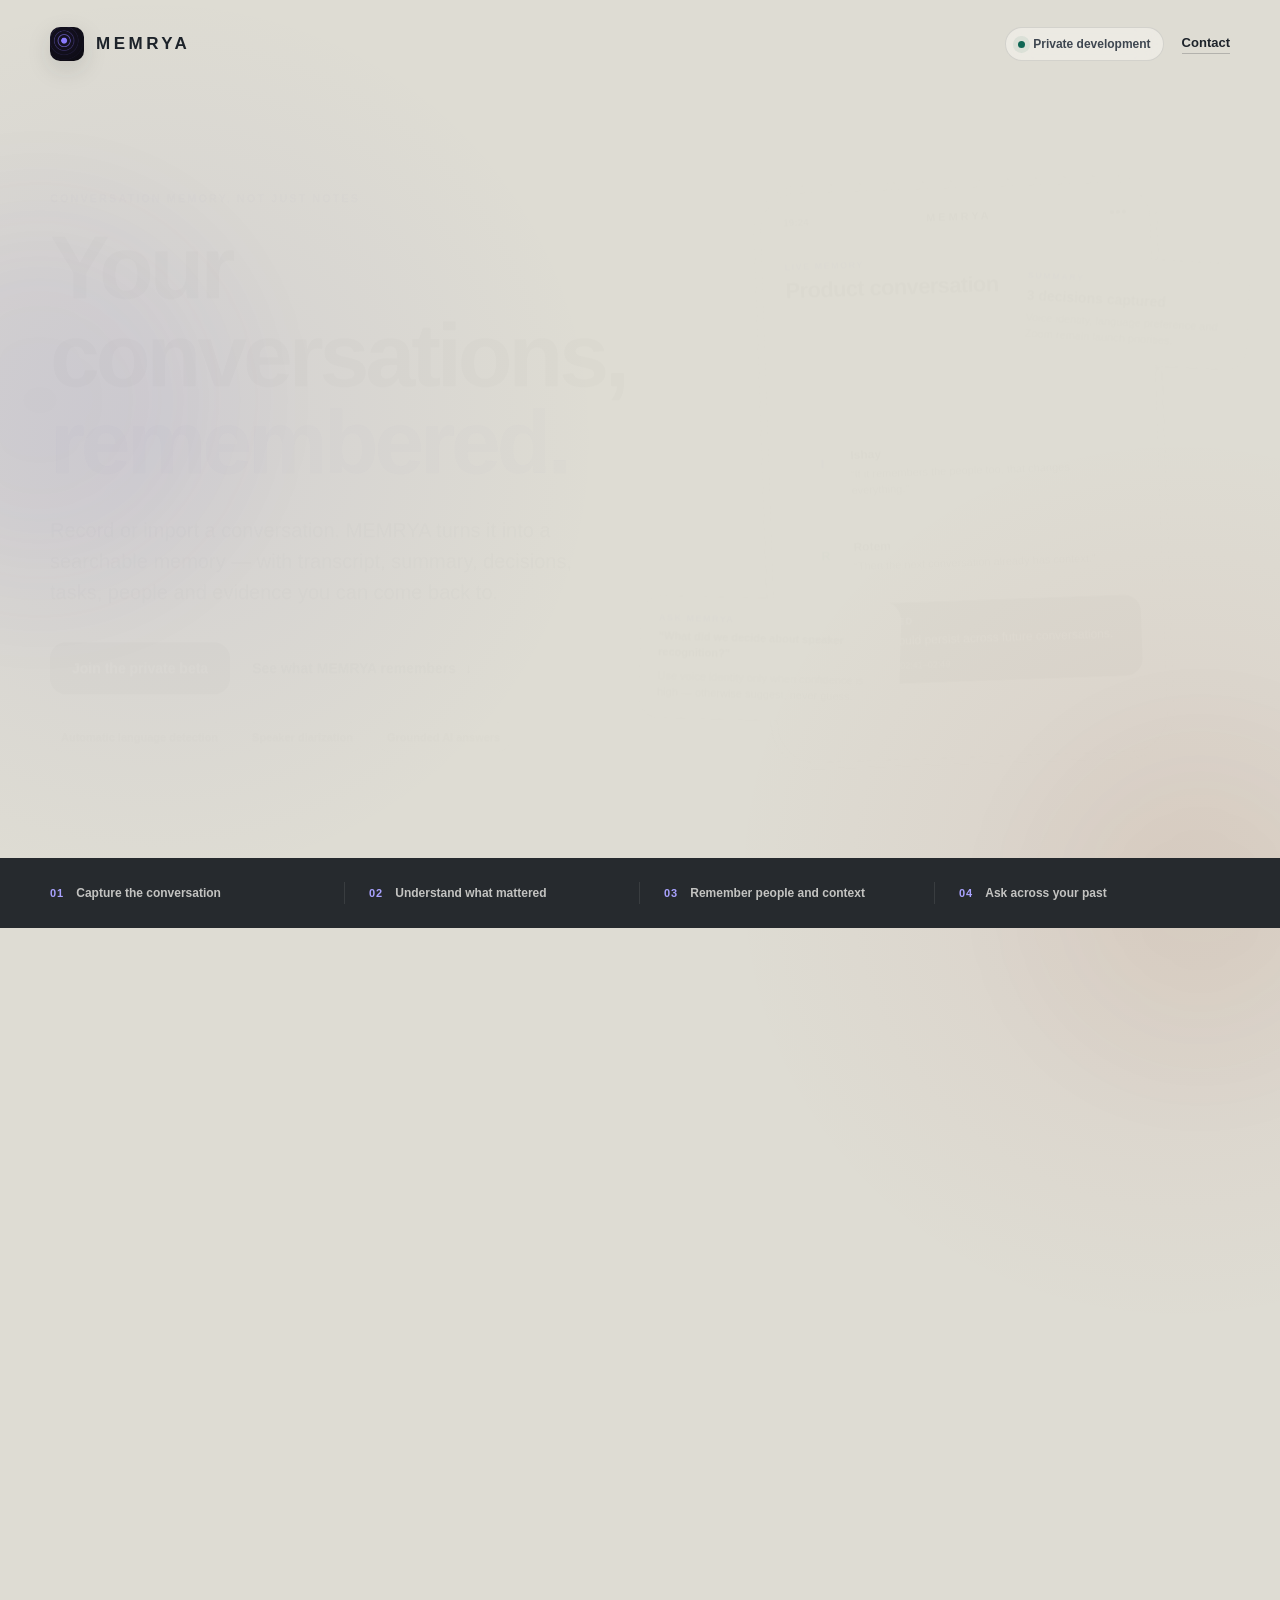
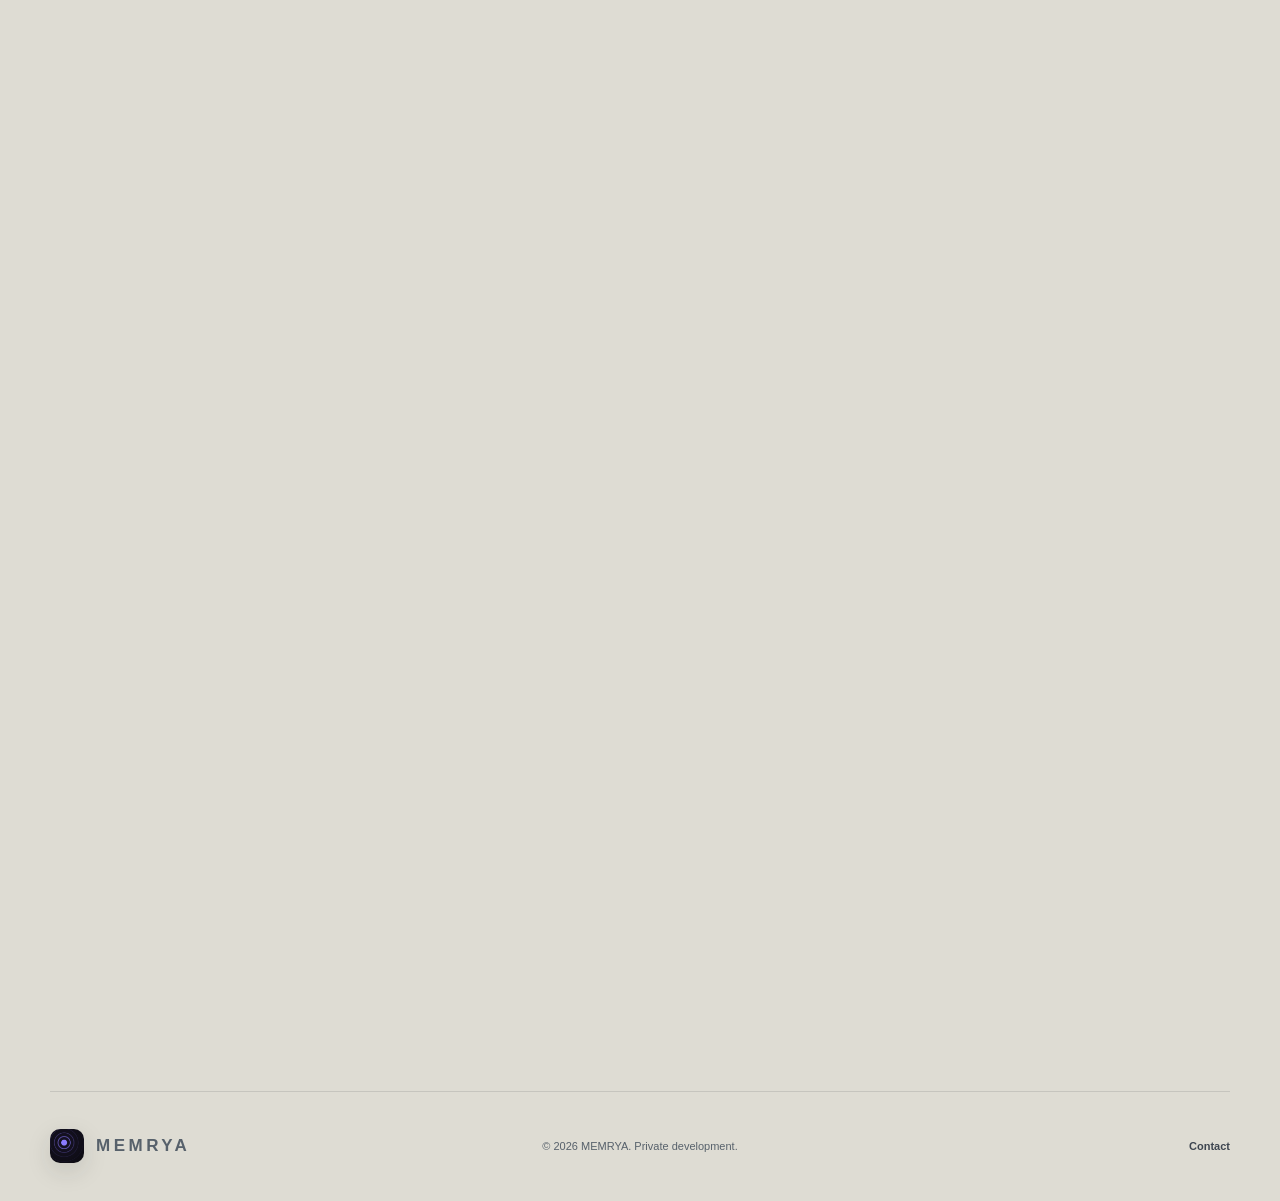
==== index.html @ 83d041d5 "Launch MEMRYA landing page" ====
<!doctype html>
<html lang="en">
<head>
  <meta charset="utf-8" />
  <meta name="viewport" content="width=device-width,initial-scale=1" />
  <meta name="theme-color" content="#DEDCD3" />
  <meta name="description" content="MEMRYA is an AI-powered conversation memory app that helps you record, understand, remember, and revisit what matters." />
  <meta name="referrer" content="no-referrer" />
  <meta http-equiv="Content-Security-Policy" content="default-src 'self'; img-src 'self'; style-src 'self'; script-src 'self'; font-src 'self'; connect-src 'none'; object-src 'none'; base-uri 'none'; form-action 'none'; frame-src 'none'; upgrade-insecure-requests" />
  <meta name="robots" content="index,follow,max-image-preview:large" />
  <title>MEMRYA — Your conversations, remembered.</title>
  <link rel="icon" href="./assets/icon.png" />
  <link rel="stylesheet" href="./styles.css" />
</head>
<body>
  <div class="page-glow page-glow-a"></div>
  <div class="page-glow page-glow-b"></div>

  <header class="nav shell">
    <a class="brand" href="#top" aria-label="MEMRYA home">
      <img src="./assets/icon.png" alt="" />
      <span>MEMRYA</span>
    </a>
    <div class="nav-actions">
      <span class="status-pill"><i></i> Private development</span>
      <a class="ghost-link" href="mailto:dev@memrya.co">Contact</a>
    </div>
  </header>

  <main id="top">
    <section class="hero shell">
      <div class="hero-copy reveal">
        <span class="eyebrow">CONVERSATION MEMORY, NOT JUST NOTES</span>
        <h1>Your conversations,<br><em>remembered.</em></h1>
        <p class="lede">
          Record or import a conversation. MEMRYA turns it into a searchable memory —
          with transcript, summary, decisions, tasks, people and evidence you can come back to.
        </p>
        <div class="hero-actions">
          <a class="primary-btn" href="mailto:dev@memrya.co?subject=MEMRYA%20private%20beta">Join the private beta</a>
          <a class="text-link" href="#inside">See what MEMRYA remembers <span>↓</span></a>
        </div>
        <div class="micro-proof">
          <span>Automatic language detection</span>
          <span>Speaker diarization</span>
          <span>Grounded AI answers</span>
        </div>
      </div>

      <div class="hero-stage reveal" aria-label="MEMRYA product preview">
        <div class="orb orb-one"></div>
        <div class="orb orb-two"></div>

        <div class="phone">
          <div class="phone-top">
            <span>19:24</span>
            <span class="phone-brand">MEMRYA</span>
            <span>●●●</span>
          </div>

          <div class="recording-head">
            <div>
              <span class="tiny-label">LIVE MEMORY</span>
              <h3>Product conversation</h3>
            </div>
            <span class="record-dot"><i></i> Recording</span>
          </div>

          <div class="wave" aria-hidden="true">
            <span style="--h:28%"></span><span style="--h:52%"></span><span style="--h:84%"></span>
            <span style="--h:46%"></span><span style="--h:74%"></span><span style="--h:36%"></span>
            <span style="--h:92%"></span><span style="--h:58%"></span><span style="--h:42%"></span>
            <span style="--h:70%"></span><span style="--h:32%"></span><span style="--h:64%"></span>
            <span style="--h:88%"></span><span style="--h:54%"></span><span style="--h:38%"></span>
            <span style="--h:77%"></span><span style="--h:48%"></span><span style="--h:68%"></span>
          </div>

          <div class="speaker-list">
            <div class="speaker-row">
              <div class="speaker-avatar violet">I</div>
              <div>
                <strong>Ishay</strong>
                <p>“If it remembers the people too, that changes everything.”</p>
              </div>
            </div>
            <div class="speaker-row">
              <div class="speaker-avatar teal">R</div>
              <div>
                <strong>Rotem</strong>
                <p>“Then the next conversation already has context.”</p>
              </div>
            </div>
          </div>

          <div class="memory-strip">
            <span class="memory-label">MEMRYA NOTICED</span>
            <p>Voice identity should persist across future conversations.</p>
            <div class="evidence"><span></span> Evidence linked to 02:41–02:49</div>
          </div>
        </div>

        <div class="float-card summary-card">
          <span class="card-kicker">SUMMARY</span>
          <strong>3 decisions captured</strong>
          <p>Voice identity, language preference and Zoom remain launch priorities.</p>
        </div>

        <div class="float-card ask-card">
          <span class="card-kicker">ASK MEMRYA</span>
          <p class="question">“What did we decide about speaker recognition?”</p>
          <p class="answer">Use voice identity only when confidence is high — otherwise suggest, never guess.</p>
        </div>
      </div>
    </section>

    <section class="metric-band">
      <div class="shell metric-grid">
        <div><strong>01</strong><span>Capture the conversation</span></div>
        <div><strong>02</strong><span>Understand what mattered</span></div>
        <div><strong>03</strong><span>Remember people and context</span></div>
        <div><strong>04</strong><span>Ask across your past</span></div>
      </div>
    </section>

    <section class="inside shell" id="inside">
      <div class="section-head reveal">
        <span class="eyebrow">WHAT LIVES INSIDE A MEMORY</span>
        <h2>Not a transcript dump.<br>A conversation you can use later.</h2>
      </div>

      <div class="feature-grid">
        <article class="feature feature-large reveal">
          <div class="feature-number">01</div>
          <div class="feature-copy">
            <h3>Know who said what.</h3>
            <p>Speaker diarization separates voices. MEMRYA can connect names from context, while on-device voice identity is being evaluated for trusted cross-conversation recognition.</p>
          </div>
          <div class="speaker-constellation">
            <div class="person person-a"><b>I</b><span>Ishay</span></div>
            <div class="person person-b"><b>R</b><span>Rotem</span></div>
            <div class="person person-c"><b>?</b><span>Speaker 3</span></div>
            <svg viewBox="0 0 420 190" preserveAspectRatio="none" aria-hidden="true">
              <path d="M70 90 C150 10, 250 10, 350 90" />
              <path d="M70 90 C160 180, 260 180, 350 90" />
            </svg>
          </div>
        </article>

        <article class="feature reveal">
          <div class="feature-number">02</div>
          <h3>Answers with receipts.</h3>
          <p>Summaries, decisions and Ask responses are tied back to the transcript so you can inspect the source instead of trusting a black box.</p>
          <div class="citation-demo">
            <span>Decision</span>
            <strong>Ship Zoom after voice identity QA.</strong>
            <small>↗ 12:08 · supporting evidence</small>
          </div>
        </article>

        <article class="feature reveal">
          <div class="feature-number">03</div>
          <h3>Memory compounds.</h3>
          <p>People, commitments, open questions and important moments become more useful as your conversation history grows.</p>
          <div class="memory-stack">
            <div>People <b>12</b></div>
            <div>Open loops <b>7</b></div>
            <div>Kept memories <b>34</b></div>
          </div>
        </article>
      </div>
    </section>

    <section class="modes shell">
      <div class="modes-card reveal">
        <div class="modes-copy">
          <span class="eyebrow light">MADE FOR REAL CONVERSATIONS</span>
          <h2>Meetings are only one kind of memory.</h2>
          <p>Use MEMRYA for work calls, family stories, ideas on the move, appointments, interviews, study sessions and anything else you do not want to lose.</p>
          <div class="chip-row">
            <span>Meetings</span><span>Ideas</span><span>Personal</span><span>Imported audio</span><span>Quick Memory</span>
          </div>
        </div>
        <div class="modes-visual">
          <img src="./assets/evening.png" alt="" />
          <div class="glass-note">
            <span>REMEMBER THIS</span>
            <p>Dad said he worked at the port when he was 19.</p>
            <small>Saved directly by you</small>
          </div>
        </div>
      </div>
    </section>

    <section class="trust shell reveal">
      <div>
        <span class="eyebrow">BUILT WITH TRUST IN MIND</span>
        <h2>Your memory should feel like yours.</h2>
      </div>
      <div class="trust-list">
        <div><span>01</span><p>You decide when recording starts.</p></div>
        <div><span>02</span><p>Evidence stays connected to the original conversation.</p></div>
        <div><span>03</span><p>Voice identity is designed to run on-device and requires explicit enrollment.</p></div>
      </div>
    </section>

    <section class="cta shell reveal">
      <div class="cta-inner">
        <img src="./assets/icon.png" alt="" />
        <span class="eyebrow">PRIVATE DEVELOPMENT</span>
        <h2>MEMRYA is being built now.</h2>
        <p>We are preparing the first paid release and testing the pieces that make conversation memory trustworthy enough to keep.</p>
        <a class="primary-btn dark" href="mailto:dev@memrya.co?subject=MEMRYA%20private%20beta">dev@memrya.co</a>
      </div>
    </section>
  </main>

  <footer class="footer shell">
    <div class="brand footer-brand">
      <img src="./assets/icon.png" alt="" />
      <span>MEMRYA</span>
    </div>
    <p>© 2026 MEMRYA. Private development.</p>
    <a href="mailto:dev@memrya.co">Contact</a>
  </footer>

  <script src="./script.js"></script>
</body>
</html>
---- styles.css ----
:root {
  --ground:#DEDCD3;
  --ground-raised:#E8E4DB;
  --paper:#F2F0EA;
  --paper-warm:#F8F6F0;
  --ink:#1D232A;
  --ink-2:#3E4650;
  --muted:#57616B;
  --border:#C7C3B6;
  --border-soft:#D9D5C9;
  --violet:#514ABA;
  --violet-deep:#443DA6;
  --teal:#0F6654;
  --coral:#A73B35;
  --amber:#855111;
  --slab:#262A2E;
  --shadow:0 30px 80px rgba(58,46,34,.13);
  --radius-xl:34px;
  --radius-lg:24px;
  --shell:min(1180px, calc(100vw - 40px));
}

*{box-sizing:border-box}
html{scroll-behavior:smooth}
body{
  margin:0;
  color:var(--ink);
  background:
    radial-gradient(circle at 12% 10%, rgba(81,74,186,.08), transparent 28rem),
    radial-gradient(circle at 92% 20%, rgba(167,59,53,.07), transparent 28rem),
    var(--ground);
  font-family:-apple-system,BlinkMacSystemFont,"Segoe UI",Inter,Roboto,Helvetica,Arial,sans-serif;
  overflow-x:hidden;
}
a{color:inherit;text-decoration:none}
img{display:block;max-width:100%}
.shell{width:var(--shell);margin-inline:auto}
.page-glow{position:fixed;pointer-events:none;filter:blur(70px);opacity:.45;z-index:-1;border-radius:999px}
.page-glow-a{width:360px;height:360px;background:rgba(81,74,186,.14);left:-140px;top:220px}
.page-glow-b{width:320px;height:320px;background:rgba(133,81,17,.09);right:-80px;top:740px}

.nav{
  height:88px;
  display:flex;
  align-items:center;
  justify-content:space-between;
  position:relative;
  z-index:20;
}
.brand{display:inline-flex;align-items:center;gap:12px;font-weight:760;letter-spacing:3.5px;font-size:17px}
.brand img{width:34px;height:34px;border-radius:10px;box-shadow:0 8px 24px rgba(29,35,42,.13)}
.nav-actions{display:flex;align-items:center;gap:18px}
.status-pill{display:inline-flex;align-items:center;gap:8px;padding:9px 12px;border:1px solid rgba(29,35,42,.12);border-radius:999px;font-size:12px;font-weight:650;color:var(--ink-2);background:rgba(248,246,240,.54);backdrop-filter:blur(12px)}
.status-pill i{width:7px;height:7px;border-radius:50%;background:var(--teal);box-shadow:0 0 0 5px rgba(15,102,84,.08)}
.ghost-link{font-size:13px;font-weight:700;border-bottom:1px solid rgba(29,35,42,.22);padding-bottom:3px}

.hero{
  min-height:760px;
  display:grid;
  grid-template-columns:minmax(0,1fr) minmax(440px,.92fr);
  gap:70px;
  align-items:center;
  padding:58px 0 92px;
}
.eyebrow{font-size:11px;font-weight:800;letter-spacing:2px;color:var(--violet);display:block;margin-bottom:20px}
.eyebrow.light{color:#c9c4ff}
.hero h1,.section-head h2,.modes h2,.trust h2,.cta h2{
  margin:0;
  letter-spacing:-.045em;
  line-height:.98;
  font-weight:650;
}
.hero h1{font-size:clamp(58px,7vw,92px);max-width:760px}
.hero h1 em{font-style:normal;color:var(--violet)}
.lede{font-size:20px;line-height:1.55;color:var(--ink-2);max-width:660px;margin:28px 0 0}
.hero-actions{display:flex;gap:22px;align-items:center;margin-top:34px;flex-wrap:wrap}
.primary-btn{
  display:inline-flex;align-items:center;justify-content:center;
  min-height:52px;padding:0 22px;border-radius:16px;
  background:var(--ink);color:#fff;font-weight:750;font-size:14px;
  box-shadow:0 14px 34px rgba(29,35,42,.18);
  transition:.22s ease;
}
.primary-btn:hover{transform:translateY(-2px);box-shadow:0 18px 44px rgba(29,35,42,.24)}
.primary-btn.dark{background:#F4F3EF;color:#1D232A}
.text-link{font-size:14px;font-weight:700;color:var(--ink-2)}
.text-link span{display:inline-block;margin-left:5px;transition:transform .2s ease}
.text-link:hover span{transform:translateY(3px)}
.micro-proof{display:flex;gap:12px;flex-wrap:wrap;margin-top:28px}
.micro-proof span{font-size:11px;font-weight:700;color:var(--muted);padding:8px 10px;border:1px solid rgba(29,35,42,.11);border-radius:999px;background:rgba(248,246,240,.46)}

.hero-stage{position:relative;min-height:620px;display:flex;align-items:center;justify-content:center}
.orb{position:absolute;border-radius:50%;filter:blur(2px)}
.orb-one{width:340px;height:340px;background:radial-gradient(circle,rgba(81,74,186,.24),rgba(81,74,186,0) 68%);top:0;right:-20px}
.orb-two{width:300px;height:300px;background:radial-gradient(circle,rgba(167,59,53,.16),rgba(167,59,53,0) 68%);bottom:10px;left:-50px}

.phone{
  width:min(390px,88%);
  min-height:570px;
  background:linear-gradient(180deg,#F8F6F0,#EEEAE0);
  border:1px solid rgba(62,70,80,.14);
  border-top-color:rgba(255,255,255,.8);
  border-radius:38px;
  padding:22px 22px 20px;
  box-shadow:var(--shadow);
  position:relative;z-index:3;
  transform:rotate(-2deg);
}
.phone:before{
  content:"";position:absolute;inset:-8px;border-radius:46px;
  border:1px solid rgba(255,255,255,.55);pointer-events:none
}
.phone-top{display:flex;justify-content:space-between;align-items:center;font-size:10px;color:var(--muted);font-weight:700}
.phone-brand{letter-spacing:3px;color:var(--ink);font-size:11px}
.recording-head{display:flex;justify-content:space-between;gap:16px;align-items:flex-start;margin-top:34px}
.tiny-label,.card-kicker,.memory-label{display:block;font-size:9px;letter-spacing:1.5px;font-weight:850;color:var(--violet);margin-bottom:6px}
.recording-head h3{font-size:22px;margin:0;letter-spacing:-.03em}
.record-dot{font-size:10px;color:var(--coral);font-weight:750;display:flex;align-items:center;gap:6px;background:rgba(167,59,53,.08);padding:7px 9px;border-radius:999px}
.record-dot i{width:7px;height:7px;border-radius:50%;background:var(--coral);animation:pulse 1.6s infinite}

.wave{height:88px;display:flex;align-items:center;gap:4px;margin:24px 0 18px;padding:0 4px}
.wave span{width:6px;height:var(--h);max-height:80px;border-radius:999px;background:linear-gradient(180deg,#6757C8,#514ABA);animation:wave 1.8s ease-in-out infinite alternate;transform-origin:center}
.wave span:nth-child(3n){animation-delay:.18s}.wave span:nth-child(4n){animation-delay:.35s}.wave span:nth-child(5n){animation-delay:.52s}

.speaker-list{display:grid;gap:12px}
.speaker-row{display:grid;grid-template-columns:36px 1fr;gap:10px;padding:12px;border-radius:16px;background:rgba(255,255,255,.46);border:1px solid rgba(29,35,42,.06)}
.speaker-row strong{font-size:12px}
.speaker-row p{font-size:11px;line-height:1.45;color:var(--ink-2);margin:4px 0 0}
.speaker-avatar{width:36px;height:36px;border-radius:12px;display:grid;place-items:center;font-size:12px;font-weight:800}
.speaker-avatar.violet{background:rgba(103,87,200,.16);color:#5C4BC3}
.speaker-avatar.teal{background:rgba(31,142,120,.14);color:#1F806C}

.memory-strip{margin-top:16px;padding:14px 14px 13px;border-radius:17px;background:#262A2E;color:#F4F3EF}
.memory-strip p{margin:5px 0 11px;font-size:12px;line-height:1.45}
.memory-strip .memory-label{color:#c9c4ff}
.evidence{font-size:9px;color:rgba(244,243,239,.64);display:flex;align-items:center;gap:6px}
.evidence span{width:6px;height:6px;border-radius:50%;background:var(--teal)}

.float-card{position:absolute;z-index:5;width:240px;padding:16px 17px;border-radius:20px;background:rgba(248,246,240,.89);backdrop-filter:blur(18px);border:1px solid rgba(255,255,255,.7);box-shadow:0 18px 50px rgba(58,46,34,.14)}
.float-card strong{font-size:14px}.float-card p{font-size:11px;line-height:1.45;color:var(--ink-2);margin:6px 0 0}
.summary-card{right:-18px;top:96px;transform:rotate(3deg)}
.ask-card{left:-58px;bottom:62px;width:260px;transform:rotate(1.5deg)}
.ask-card .question{font-weight:750;color:var(--ink);margin-bottom:8px}.ask-card .answer{margin-top:0}

.metric-band{background:#262A2E;color:#F4F3EF;padding:24px 0}
.metric-grid{display:grid;grid-template-columns:repeat(4,1fr)}
.metric-grid div{padding:4px 24px;border-right:1px solid rgba(255,255,255,.09);display:flex;gap:12px;align-items:center}
.metric-grid div:first-child{padding-left:0}.metric-grid div:last-child{border-right:0}
.metric-grid strong{font-size:11px;color:#a9a2ff;letter-spacing:1px}
.metric-grid span{font-size:12px;color:rgba(244,243,239,.76);font-weight:620}

.inside{padding:124px 0}
.section-head{display:flex;justify-content:space-between;align-items:end;gap:50px;margin-bottom:50px}
.section-head .eyebrow{margin-bottom:0;align-self:flex-start;padding-top:10px}
.section-head h2{font-size:clamp(42px,5vw,68px);max-width:760px}
.feature-grid{display:grid;grid-template-columns:1.2fr .8fr;gap:18px}
.feature{
  min-height:360px;
  border-radius:30px;padding:28px;
  background:var(--paper);
  border:1px solid var(--border-soft);
  border-top-color:rgba(255,255,255,.75);
  position:relative;overflow:hidden;
}
.feature-large{grid-row:span 2;min-height:738px;display:flex;flex-direction:column}
.feature-number{font-size:10px;color:var(--muted);letter-spacing:1px;font-weight:800;margin-bottom:auto}
.feature h3{font-size:30px;letter-spacing:-.035em;margin:0 0 14px}
.feature p{font-size:15px;line-height:1.6;color:var(--ink-2);max-width:520px;margin:0}
.feature-large .feature-copy{margin-top:130px}
.speaker-constellation{height:250px;position:relative;margin-top:auto}
.speaker-constellation svg{position:absolute;inset:0;width:100%;height:100%}
.speaker-constellation path{fill:none;stroke:rgba(81,74,186,.16);stroke-width:1.5;stroke-dasharray:5 7}
.person{position:absolute;display:flex;align-items:center;gap:8px;font-size:11px;font-weight:700;padding:8px 12px 8px 8px;border-radius:999px;background:var(--paper-warm);border:1px solid var(--border-soft);box-shadow:0 12px 28px rgba(58,46,34,.08);z-index:2}
.person b{width:30px;height:30px;border-radius:50%;display:grid;place-items:center}
.person-a{left:8%;top:40%}.person-a b{background:rgba(103,87,200,.15);color:#5C4BC3}
.person-b{right:6%;top:18%}.person-b b{background:rgba(31,142,120,.14);color:#1F806C}
.person-c{right:18%;bottom:5%}.person-c b{background:rgba(133,81,17,.12);color:#855111}

.citation-demo{margin-top:60px;padding:16px;border-radius:18px;background:#262A2E;color:#F4F3EF}
.citation-demo span{font-size:9px;letter-spacing:1.4px;color:#aaa4ff;font-weight:850}.citation-demo strong{display:block;font-size:14px;margin:8px 0}.citation-demo small{font-size:10px;color:rgba(244,243,239,.6)}
.memory-stack{margin-top:54px;display:grid;gap:8px}
.memory-stack div{display:flex;justify-content:space-between;align-items:center;padding:12px 14px;border-radius:14px;background:var(--paper-warm);border:1px solid var(--border-soft);font-size:12px;color:var(--ink-2)}
.memory-stack b{font-size:13px;color:var(--ink)}

.modes{padding:0 0 124px}
.modes-card{display:grid;grid-template-columns:1fr 1fr;min-height:540px;background:#262A2E;border-radius:36px;overflow:hidden;color:#F4F3EF;box-shadow:var(--shadow)}
.modes-copy{padding:58px 50px;display:flex;flex-direction:column;justify-content:center}
.modes h2{font-size:clamp(42px,5vw,68px);max-width:620px}.modes p{font-size:16px;line-height:1.6;color:rgba(244,243,239,.72);max-width:560px;margin:24px 0}
.chip-row{display:flex;flex-wrap:wrap;gap:9px}.chip-row span{padding:9px 11px;border:1px solid rgba(255,255,255,.12);border-radius:999px;font-size:11px;color:rgba(244,243,239,.8)}
.modes-visual{position:relative;min-height:460px}
.modes-visual>img{width:100%;height:100%;object-fit:cover;filter:saturate(.72) contrast(.92);opacity:.88}
.modes-visual:after{content:"";position:absolute;inset:0;background:linear-gradient(90deg,#262A2E 0%,rgba(38,42,46,.2) 28%,transparent 56%)}
.glass-note{position:absolute;z-index:2;right:38px;bottom:40px;width:min(320px,78%);padding:18px;border-radius:22px;background:rgba(248,246,240,.82);backdrop-filter:blur(18px);color:var(--ink);border:1px solid rgba(255,255,255,.64);box-shadow:0 20px 60px rgba(0,0,0,.2)}
.glass-note span{font-size:9px;letter-spacing:1.4px;color:var(--amber);font-weight:850}.glass-note p{font-size:14px;color:var(--ink);margin:9px 0 14px;line-height:1.45}.glass-note small{font-size:10px;color:var(--muted)}

.trust{padding:10px 0 124px;display:grid;grid-template-columns:1fr 1fr;gap:80px}
.trust h2{font-size:clamp(42px,5vw,66px)}
.trust-list{display:grid;align-content:start}
.trust-list div{display:grid;grid-template-columns:48px 1fr;gap:14px;border-top:1px solid rgba(29,35,42,.14);padding:20px 0}
.trust-list span{font-size:10px;font-weight:800;color:var(--violet)}
.trust-list p{margin:0;font-size:15px;line-height:1.55;color:var(--ink-2)}

.cta{padding-bottom:118px}
.cta-inner{padding:70px 30px;text-align:center;background:linear-gradient(145deg,#514ABA,#443DA6 72%,#39348B);border-radius:36px;color:white;box-shadow:0 30px 80px rgba(68,61,166,.25);position:relative;overflow:hidden}
.cta-inner:before{content:"";position:absolute;width:420px;height:420px;border-radius:50%;background:rgba(255,255,255,.07);right:-160px;top:-210px}
.cta-inner img{width:58px;height:58px;border-radius:16px;margin:0 auto 26px;box-shadow:0 16px 34px rgba(0,0,0,.2)}
.cta-inner .eyebrow{color:#d8d5ff}.cta h2{font-size:clamp(42px,5vw,66px)}.cta p{font-size:16px;line-height:1.6;max-width:640px;margin:22px auto 28px;color:rgba(255,255,255,.8)}

.footer{min-height:110px;border-top:1px solid rgba(29,35,42,.12);display:grid;grid-template-columns:1fr auto 1fr;align-items:center;gap:24px;font-size:11px;color:var(--muted)}
.footer-brand{justify-self:start}.footer p{margin:0}.footer>a{justify-self:end;font-weight:700;color:var(--ink-2)}

.reveal{opacity:0;transform:translateY(18px);transition:opacity .7s ease,transform .7s cubic-bezier(.2,.8,.2,1)}
.reveal.visible{opacity:1;transform:translateY(0)}

@keyframes pulse{0%,100%{box-shadow:0 0 0 0 rgba(167,59,53,.25)}50%{box-shadow:0 0 0 7px rgba(167,59,53,0)}}
@keyframes wave{from{transform:scaleY(.68);opacity:.65}to{transform:scaleY(1.08);opacity:1}}

@media (max-width:980px){
  :root{--shell:min(100% - 30px,760px)}
  .hero{grid-template-columns:1fr;padding-top:40px;gap:20px}
  .hero-copy{text-align:center}.hero h1,.lede{margin-inline:auto}.hero-actions,.micro-proof{justify-content:center}
  .hero-stage{min-height:650px;margin-top:10px}
  .summary-card{right:2%}.ask-card{left:1%}
  .metric-grid{grid-template-columns:1fr 1fr;gap:16px}.metric-grid div{border-right:0;padding:4px 0}
  .section-head{display:block}.section-head .eyebrow{margin-bottom:18px}
  .feature-grid{grid-template-columns:1fr}.feature-large{min-height:620px;grid-row:auto}
  .modes-card{grid-template-columns:1fr}.modes-visual{min-height:420px}.modes-visual:after{background:linear-gradient(180deg,#262A2E 0%,rgba(38,42,46,.22) 25%,transparent 52%)}
  .trust{grid-template-columns:1fr;gap:42px}
}
@media (max-width:640px){
  :root{--shell:calc(100vw - 24px)}
  .nav{height:74px}.nav .status-pill{display:none}.brand{font-size:14px}.brand img{width:30px;height:30px}
  .hero{min-height:auto;padding:56px 0 72px}
  .hero h1{font-size:44px;line-height:1.02;letter-spacing:-.05em;max-width:100%}.lede{font-size:16px;line-height:1.55;max-width:350px}.hero-actions{display:grid;justify-items:center}
  .hero-copy{min-width:0;overflow:hidden}
  .micro-proof{max-width:350px;margin-inline:auto}
  .hero-stage{min-height:570px;width:100%;min-width:0}.phone{width:92%;min-height:520px;padding:20px}.float-card{transform:none}
  .summary-card{right:-2%;top:58px;width:210px}.ask-card{left:-2%;bottom:24px;width:224px}
  .metric-grid{grid-template-columns:1fr}.metric-band{padding:20px 0}.metric-grid div{padding:6px 0}
  .inside{padding:88px 0}.section-head h2,.modes h2,.trust h2,.cta h2{font-size:42px}
  .feature{padding:22px}.feature-large{min-height:560px}.feature-large .feature-copy{margin-top:80px}.feature h3{font-size:26px}
  .modes{padding-bottom:88px}.modes-copy{padding:38px 24px}.modes-visual{min-height:360px}.glass-note{right:20px;bottom:24px}
  .trust{padding-bottom:88px}.cta{padding-bottom:88px}.cta-inner{padding:54px 20px}
  .footer{grid-template-columns:1fr 1fr;padding:28px 0}.footer p{grid-column:1/-1;grid-row:2}.footer>a{justify-self:end}
}
@media (prefers-reduced-motion:reduce){
  *{scroll-behavior:auto!important;animation:none!important;transition:none!important}
  .reveal{opacity:1;transform:none}
}
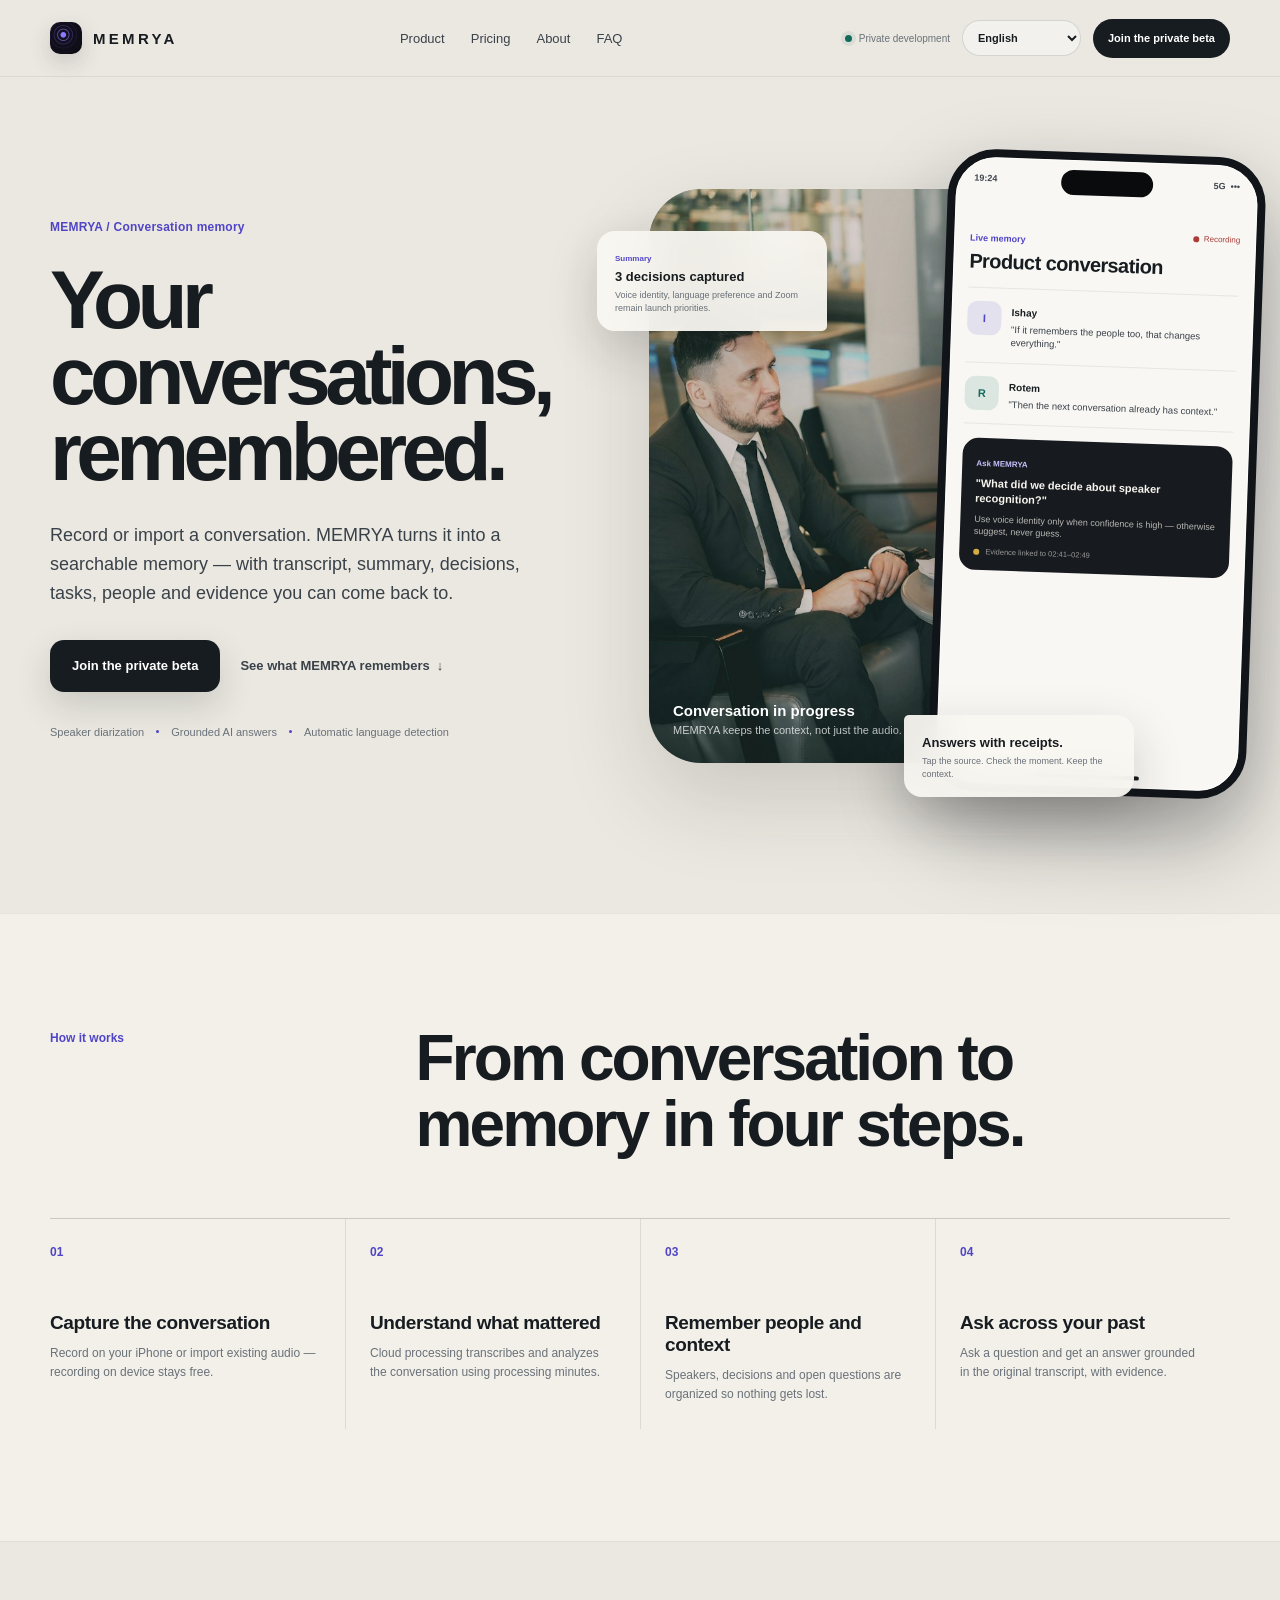
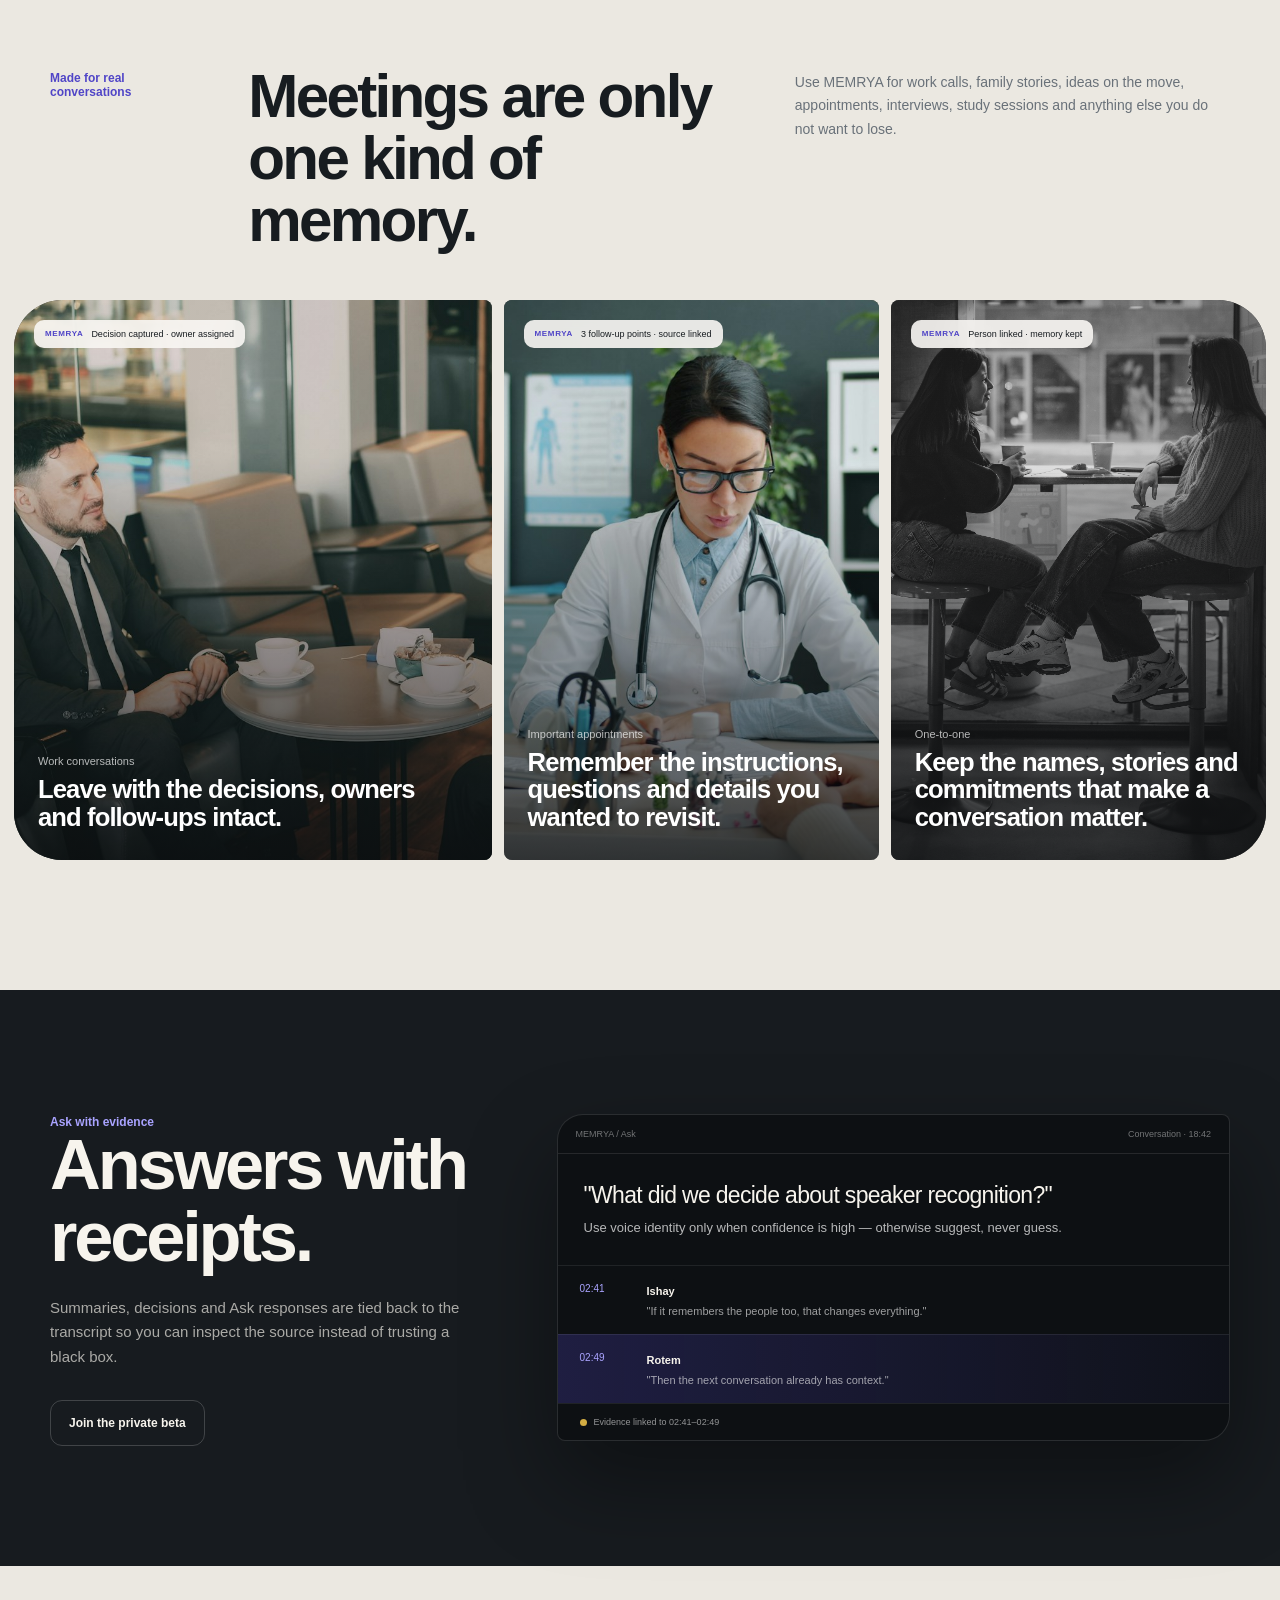
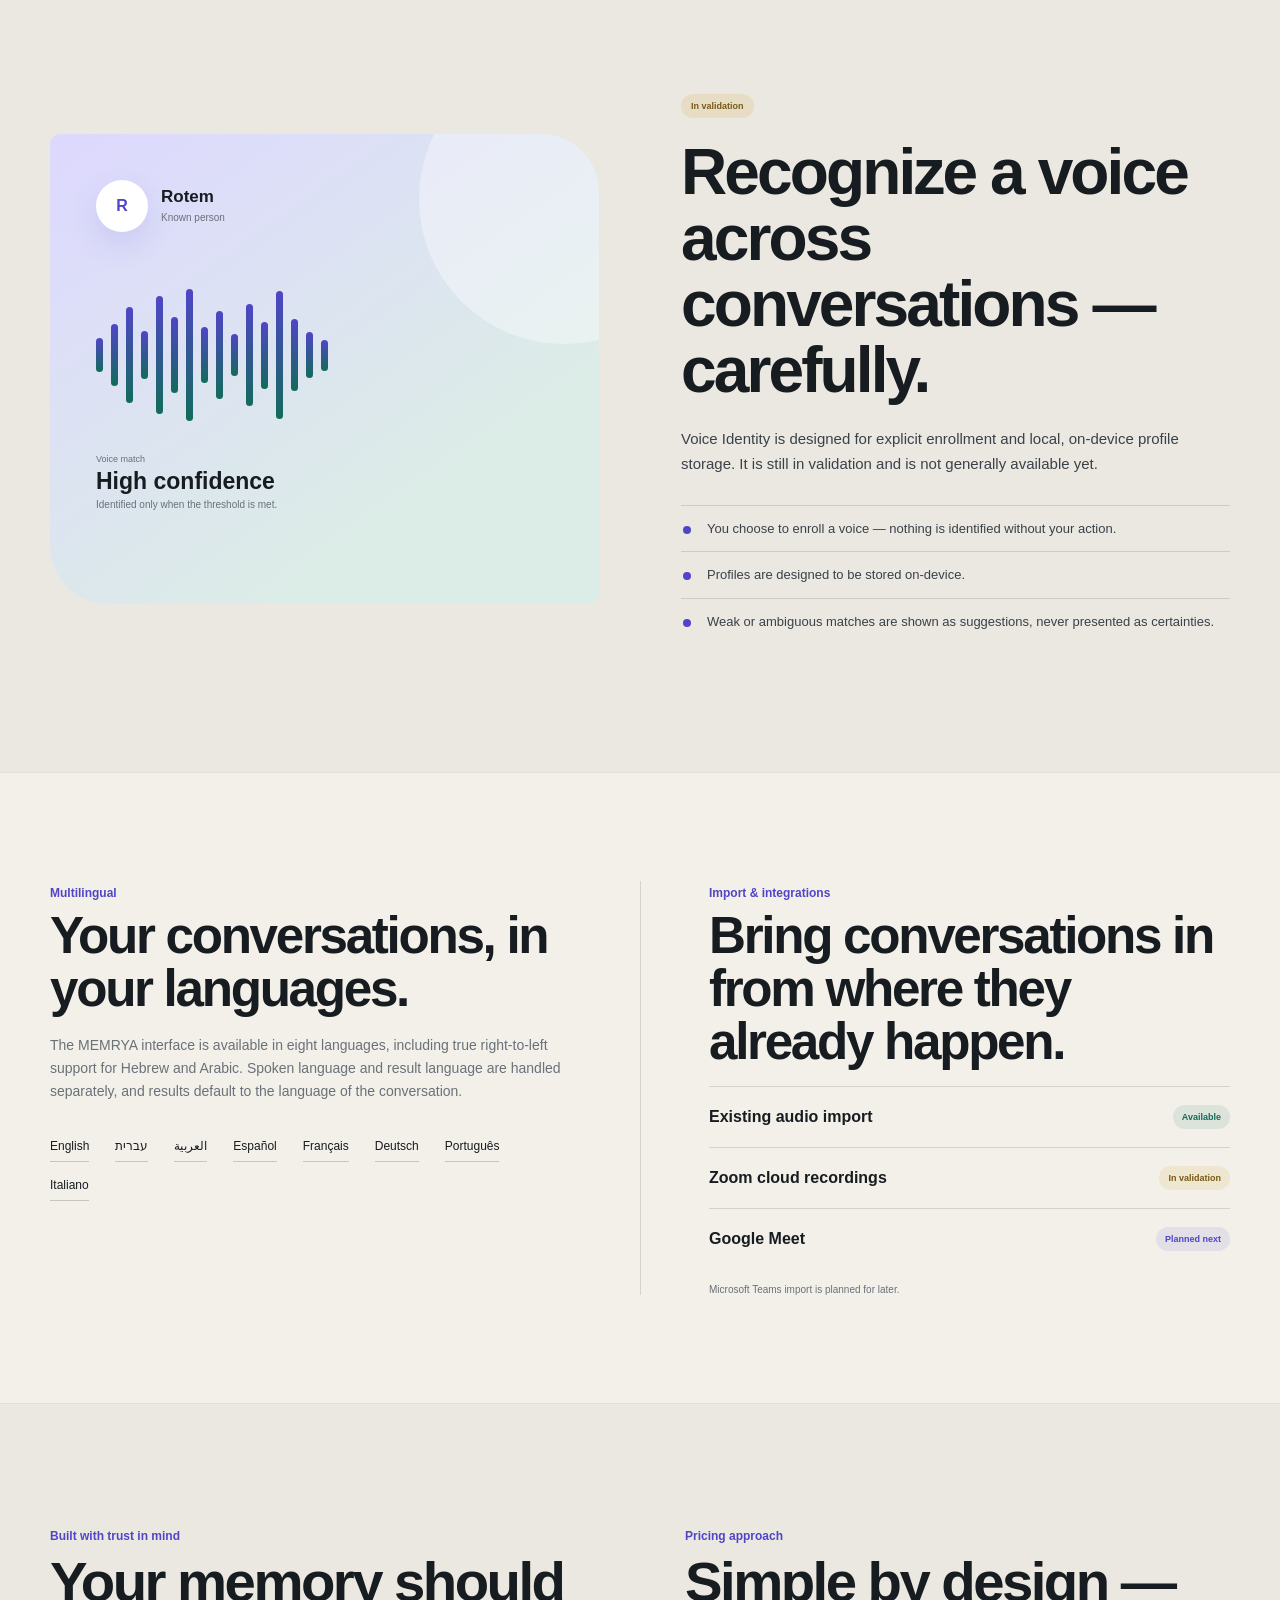
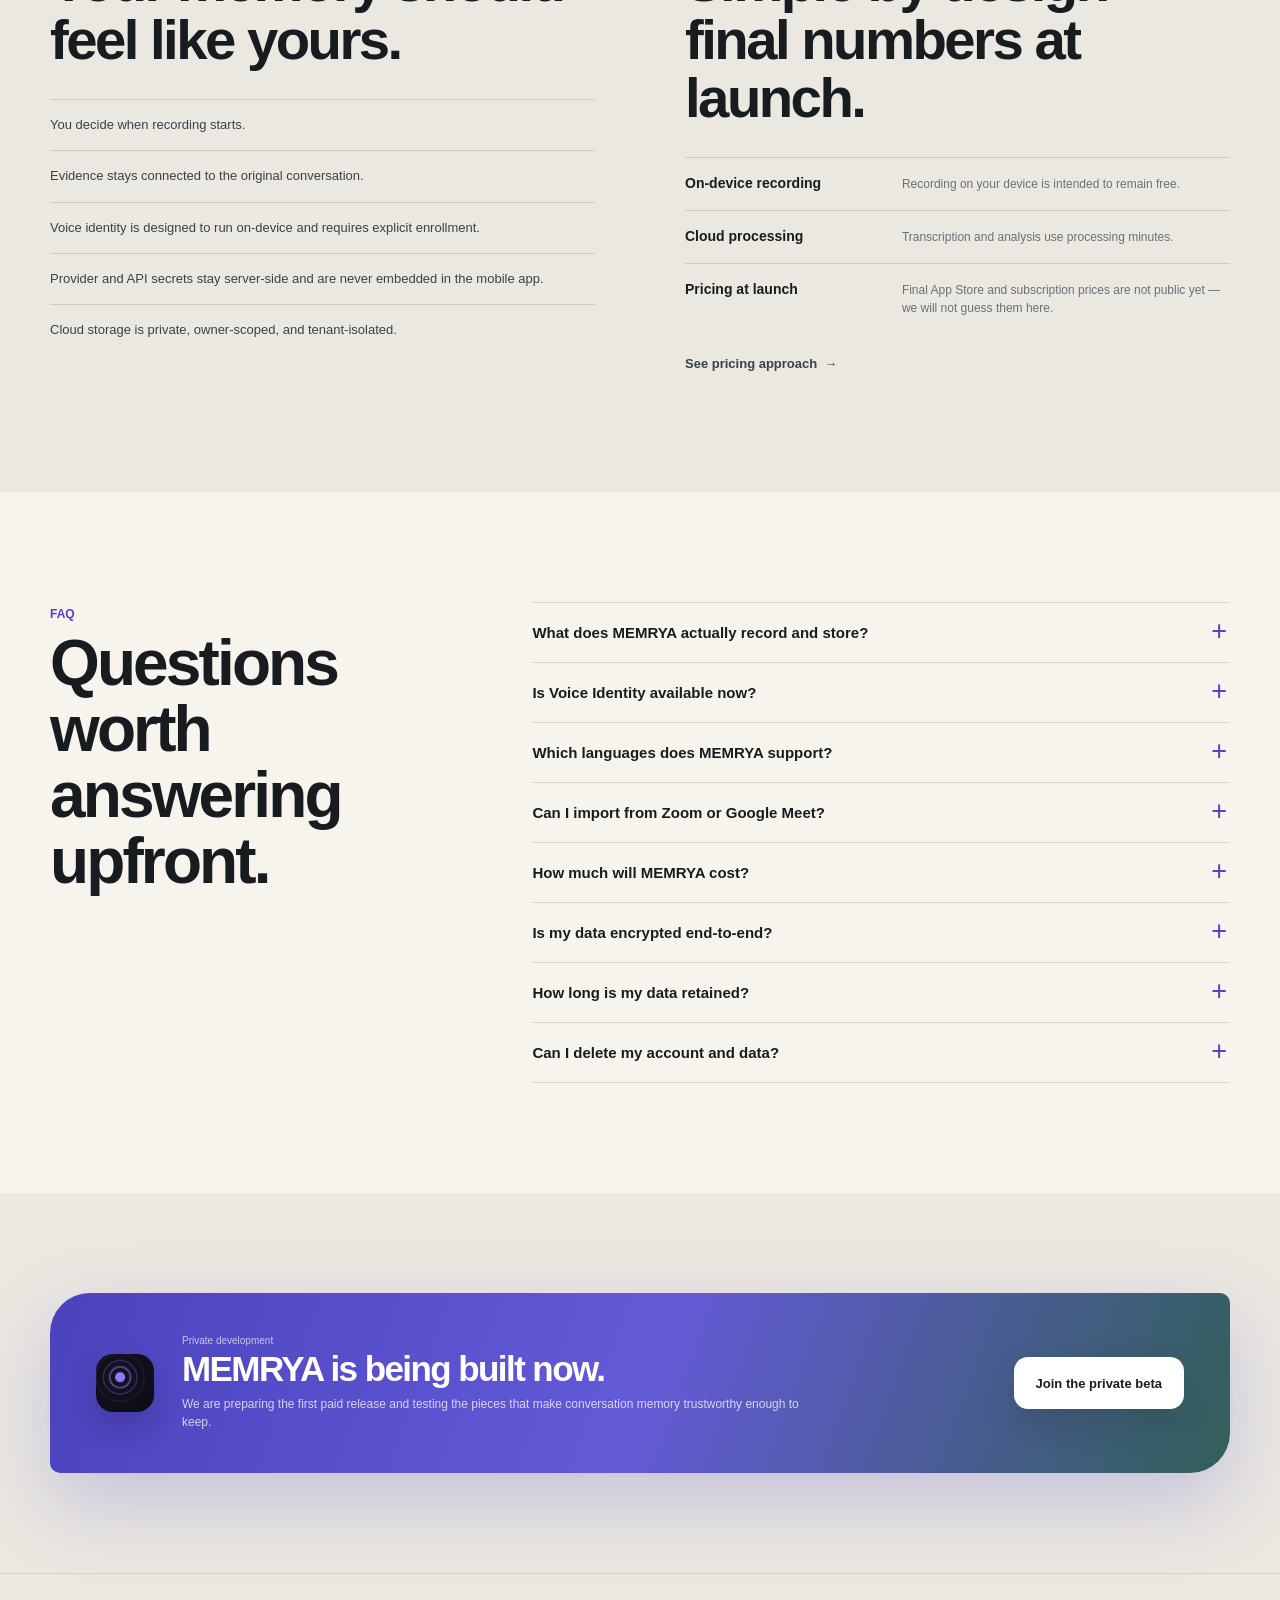
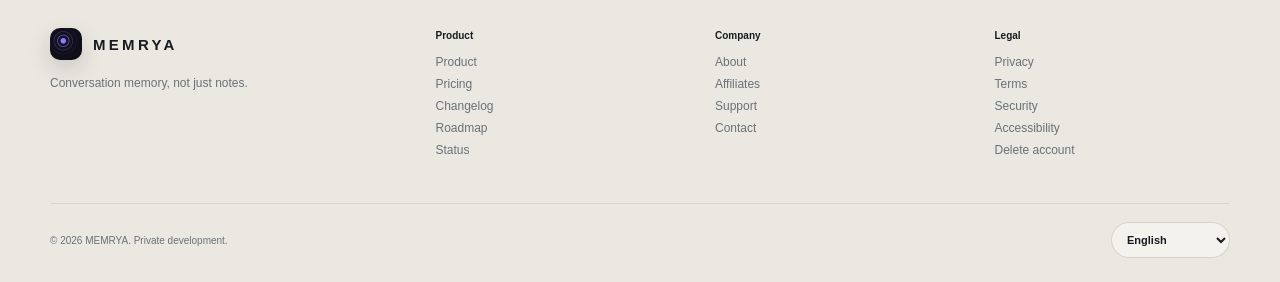
==== commit 75644666: "Launch multilingual MEMRYA product site" ====
--- a/index.html
+++ b/index.html
@@ -1,228 +1,268 @@
 <!doctype html>
-<html lang="en">
+<html lang="en" dir="ltr">
 <head>
-  <meta charset="utf-8" />
-  <meta name="viewport" content="width=device-width,initial-scale=1" />
-  <meta name="theme-color" content="#DEDCD3" />
-  <meta name="description" content="MEMRYA is an AI-powered conversation memory app that helps you record, understand, remember, and revisit what matters." />
-  <meta name="referrer" content="no-referrer" />
-  <meta http-equiv="Content-Security-Policy" content="default-src 'self'; img-src 'self'; style-src 'self'; script-src 'self'; font-src 'self'; connect-src 'none'; object-src 'none'; base-uri 'none'; form-action 'none'; frame-src 'none'; upgrade-insecure-requests" />
-  <meta name="robots" content="index,follow,max-image-preview:large" />
+  <meta charset="utf-8">
+  <meta name="viewport" content="width=device-width,initial-scale=1">
+  <meta name="theme-color" content="#ebe8e1">
+  <meta name="description" content="MEMRYA turns recorded and imported conversations into searchable memory with speakers, summaries, evidence and grounded answers.">
+  <meta name="referrer" content="no-referrer">
+  <meta http-equiv="Content-Security-Policy" content="default-src 'self'; img-src 'self'; style-src 'self'; script-src 'self'; font-src 'self'; connect-src 'none'; object-src 'none'; base-uri 'none'; form-action 'none'; frame-src 'none'; upgrade-insecure-requests">
+  <meta name="robots" content="index,follow,max-image-preview:large">
+  <meta property="og:title" content="MEMRYA — Your conversations, remembered.">
+  <meta property="og:description" content="Conversation memory with speakers, evidence-backed answers and context you can return to.">
+  <meta property="og:type" content="website">
+  <meta property="og:url" content="https://memrya.co/">
+  <meta property="og:image" content="https://memrya.co/assets/use-work.jpg">
+  <meta name="twitter:card" content="summary_large_image">
+  <meta name="twitter:title" content="MEMRYA — Your conversations, remembered.">
+  <meta name="twitter:description" content="Conversation memory with speakers, evidence-backed answers and context you can return to.">
+  <link rel="canonical" href="https://memrya.co/">
+  <link rel="icon" href="./assets/icon.png">
+  <link rel="stylesheet" href="./styles.css">
   <title>MEMRYA — Your conversations, remembered.</title>
-  <link rel="icon" href="./assets/icon.png" />
-  <link rel="stylesheet" href="./styles.css" />
 </head>
-<body>
-  <div class="page-glow page-glow-a"></div>
-  <div class="page-glow page-glow-b"></div>
-
-  <header class="nav shell">
-    <a class="brand" href="#top" aria-label="MEMRYA home">
-      <img src="./assets/icon.png" alt="" />
-      <span>MEMRYA</span>
-    </a>
-    <div class="nav-actions">
-      <span class="status-pill"><i></i> Private development</span>
-      <a class="ghost-link" href="mailto:dev@memrya.co">Contact</a>
+<body class="home-page">  <a class="skip-link" href="#main">Skip to content</a>
+  <header class="site-header">
+    <div class="nav shell">
+      <a class="brand" href="./index.html#top" aria-label="MEMRYA home">
+        <img src="./assets/icon.png" alt="">
+        <span>MEMRYA</span>
+      </a>
+      <nav class="nav-links" id="primary-nav" aria-label="Primary navigation">
+        <a href="#product" data-i18n="nav.product">Product</a>
+        <a href="./pricing.html" data-i18n="nav.pricing">Pricing</a>
+        <a href="./about.html" data-i18n="nav.about">About</a>
+        <a href="#faq" data-i18n="nav.faq">FAQ</a>
+      </nav>
+      <div class="nav-actions">
+        <span class="status-line"><i></i><span data-i18n="nav.status">Private development</span></span>
+        <label class="locale-switch">
+          <span class="sr-only" data-i18n="langswitch.label">Language</span>
+          <select id="locale-switch" aria-label="Language"></select>
+        </label>
+        <a class="nav-cta" href="mailto:dev@memrya.co?subject=MEMRYA%20private%20beta" data-i18n="hero.cta">Join the private beta</a>
+      </div>
+      <button class="nav-toggle" type="button" aria-controls="primary-nav" aria-expanded="false" aria-label="Open menu">
+        <span></span><span></span>
+      </button>
     </div>
-  </header>
-
-  <main id="top">
-    <section class="hero shell">
-      <div class="hero-copy reveal">
-        <span class="eyebrow">CONVERSATION MEMORY, NOT JUST NOTES</span>
-        <h1>Your conversations,<br><em>remembered.</em></h1>
-        <p class="lede">
-          Record or import a conversation. MEMRYA turns it into a searchable memory —
-          with transcript, summary, decisions, tasks, people and evidence you can come back to.
-        </p>
+  </header>  <main id="main">
+    <section class="hero-v2 shell" id="top">
+      <div class="hero-copy-v2">
+        <p class="brand-note">MEMRYA / Conversation memory</p>
+        <h1><span data-i18n="hero.title1">Your conversations,</span><br><span data-i18n="hero.title2">remembered.</span></h1>
+        <p class="hero-lede" data-i18n="hero.lede">Record or import a conversation. MEMRYA turns it into a searchable memory — with transcript, summary, decisions, tasks, people and evidence you can come back to.</p>
         <div class="hero-actions">
-          <a class="primary-btn" href="mailto:dev@memrya.co?subject=MEMRYA%20private%20beta">Join the private beta</a>
-          <a class="text-link" href="#inside">See what MEMRYA remembers <span>↓</span></a>
-        </div>
-        <div class="micro-proof">
-          <span>Automatic language detection</span>
-          <span>Speaker diarization</span>
-          <span>Grounded AI answers</span>
-        </div>
-      </div>
-
-      <div class="hero-stage reveal" aria-label="MEMRYA product preview">
-        <div class="orb orb-one"></div>
-        <div class="orb orb-two"></div>
-
-        <div class="phone">
-          <div class="phone-top">
-            <span>19:24</span>
-            <span class="phone-brand">MEMRYA</span>
-            <span>●●●</span>
-          </div>
-
-          <div class="recording-head">
-            <div>
-              <span class="tiny-label">LIVE MEMORY</span>
-              <h3>Product conversation</h3>
-            </div>
-            <span class="record-dot"><i></i> Recording</span>
-          </div>
-
-          <div class="wave" aria-hidden="true">
-            <span style="--h:28%"></span><span style="--h:52%"></span><span style="--h:84%"></span>
-            <span style="--h:46%"></span><span style="--h:74%"></span><span style="--h:36%"></span>
-            <span style="--h:92%"></span><span style="--h:58%"></span><span style="--h:42%"></span>
-            <span style="--h:70%"></span><span style="--h:32%"></span><span style="--h:64%"></span>
-            <span style="--h:88%"></span><span style="--h:54%"></span><span style="--h:38%"></span>
-            <span style="--h:77%"></span><span style="--h:48%"></span><span style="--h:68%"></span>
-          </div>
-
-          <div class="speaker-list">
-            <div class="speaker-row">
-              <div class="speaker-avatar violet">I</div>
-              <div>
-                <strong>Ishay</strong>
-                <p>“If it remembers the people too, that changes everything.”</p>
-              </div>
-            </div>
-            <div class="speaker-row">
-              <div class="speaker-avatar teal">R</div>
-              <div>
-                <strong>Rotem</strong>
-                <p>“Then the next conversation already has context.”</p>
-              </div>
-            </div>
-          </div>
-
-          <div class="memory-strip">
-            <span class="memory-label">MEMRYA NOTICED</span>
-            <p>Voice identity should persist across future conversations.</p>
-            <div class="evidence"><span></span> Evidence linked to 02:41–02:49</div>
-          </div>
-        </div>
-
-        <div class="float-card summary-card">
-          <span class="card-kicker">SUMMARY</span>
-          <strong>3 decisions captured</strong>
-          <p>Voice identity, language preference and Zoom remain launch priorities.</p>
-        </div>
-
-        <div class="float-card ask-card">
-          <span class="card-kicker">ASK MEMRYA</span>
-          <p class="question">“What did we decide about speaker recognition?”</p>
-          <p class="answer">Use voice identity only when confidence is high — otherwise suggest, never guess.</p>
-        </div>
+          <a class="primary-btn" href="mailto:dev@memrya.co?subject=MEMRYA%20private%20beta" data-i18n="hero.cta">Join the private beta</a>
+          <a class="quiet-link" href="#product"><span data-i18n="hero.seeMore">See what MEMRYA remembers</span><span aria-hidden="true">↓</span></a>
+        </div>
+        <div class="hero-proof" aria-label="Product capabilities">
+          <span data-i18n="hero.proof2">Speaker diarization</span>
+          <span data-i18n="hero.proof3">Grounded AI answers</span>
+          <span data-i18n="hero.proof1">Automatic language detection</span>
+        </div>
+      </div>
+      <div class="hero-visual-v2" aria-label="Conversation becoming a memory in MEMRYA">
+        <figure class="hero-human">
+          <img src="./assets/use-work.jpg" alt="Two professionals having a focused conversation">
+          <figcaption><strong>Conversation in progress</strong><span>MEMRYA keeps the context, not just the audio.</span></figcaption>
+        </figure>        <div class="iphone-frame">
+          <div class="iphone-island" aria-hidden="true"></div>
+          <div class="iphone-status"><span>19:24</span><span>5G&nbsp;&nbsp;•••</span></div>
+          <div class="iphone-content">
+            <div class="memory-head">
+              <span data-i18n="hero.phoneLabel">LIVE MEMORY</span>
+              <h3 data-i18n="hero.phoneTitle">Product conversation</h3>
+              <small><i></i><span data-i18n="hero.recording">Recording</span></small>
+            </div>
+            <div class="speaker-row-v2">
+              <div class="avatar violet">I</div>
+              <div><strong data-i18n="hero.speakerAName">Ishay</strong><p data-i18n="hero.speakerAQuote">"If it remembers the people too, that changes everything."</p></div>
+            </div>
+            <div class="speaker-row-v2">
+              <div class="avatar teal">R</div>
+              <div><strong data-i18n="hero.speakerBName">Rotem</strong><p data-i18n="hero.speakerBQuote">"Then the next conversation already has context."</p></div>
+            </div>
+            <div class="ask-mini">
+              <span data-i18n="hero.askKicker">ASK MEMRYA</span>
+              <strong data-i18n="hero.askQuestion">"What did we decide about speaker recognition?"</strong>
+              <p data-i18n="hero.askAnswer">Use voice identity only when confidence is high — otherwise suggest, never guess.</p>
+              <small><i></i><span data-i18n="hero.evidenceLabel">Evidence linked to 02:41–02:49</span></small>
+            </div>
+          </div>
+          <div class="iphone-home" aria-hidden="true"></div>
+        </div>        <div class="hero-memory-card hero-memory-summary">
+          <span data-i18n="hero.summaryKicker">SUMMARY</span>
+          <strong data-i18n="hero.summaryTitle">3 decisions captured</strong>
+          <p data-i18n="hero.summaryText">Voice identity, language preference and Zoom remain launch priorities.</p>
+        </div>
+        <div class="hero-memory-card hero-memory-proof">
+          <strong data-i18n="features.card2Title">Answers with receipts.</strong>
+          <p>Tap the source. Check the moment. Keep the context.</p>
+        </div>
+      </div>
+    </section>    <section class="process-section" id="product">
+      <div class="shell">
+        <div class="split-heading">
+          <p data-i18n="howitworks.eyebrow">How it works</p>
+          <h2 data-i18n="howitworks.title">From conversation to memory in four steps.</h2>
+        </div>
+        <div class="process-line">
+          <article><b>01</b><h3 data-i18n="howitworks.step1Title">Capture the conversation</h3><p data-i18n="howitworks.step1Desc">Record on your iPhone or import existing audio — recording on device stays free.</p></article>
+          <article><b>02</b><h3 data-i18n="howitworks.step2Title">Understand what mattered</h3><p data-i18n="howitworks.step2Desc">Cloud processing transcribes and analyzes the conversation using processing minutes.</p></article>
+          <article><b>03</b><h3 data-i18n="howitworks.step3Title">Remember people and context</h3><p data-i18n="howitworks.step3Desc">Speakers, decisions and open questions are organized so nothing gets lost.</p></article>
+          <article><b>04</b><h3 data-i18n="howitworks.step4Title">Ask across your past</h3><p data-i18n="howitworks.step4Desc">Ask a question and get an answer grounded in the original transcript, with evidence.</p></article>
+        </div>
+      </div>
+    </section>    <section class="story-section">
+      <div class="shell story-intro">
+        <p data-i18n="usecases.eyebrow">Made for real conversations</p>
+        <h2 data-i18n="usecases.title">Meetings are only one kind of memory.</h2>
+        <p data-i18n="usecases.desc">Use MEMRYA for work calls, family stories, ideas on the move, appointments, interviews, study sessions and anything else you do not want to lose.</p>
+      </div>
+      <div class="story-strip">
+        <article class="story-panel story-work">
+          <img src="./assets/use-work.jpg" loading="lazy" alt="Two professionals talking across a table">
+          <div class="story-shade"></div>
+          <div class="story-copy"><span data-i18n="usecases.morningTitle">At work</span><h3 data-i18n="usecases.morningDesc">Leave the conversation with decisions, owners and follow-ups intact.</h3></div>
+          <div class="memory-tag"><b>MEMRYA</b><span>Decision captured · owner assigned</span></div>
+        </article>
+        <article class="story-panel story-health">
+          <img src="./assets/use-health.jpg" loading="lazy" alt="Doctor speaking with a patient during an appointment">
+          <div class="story-shade"></div>
+          <div class="story-copy"><span data-i18n="usecases.middayTitle">Important appointments</span><h3 data-i18n="usecases.middayDesc">Remember the instructions, questions and details you wanted to revisit.</h3></div>
+          <div class="memory-tag"><b>MEMRYA</b><span>3 follow-up points · source linked</span></div>
+        </article>
+        <article class="story-panel story-life">
+          <img src="./assets/use-life.jpg" loading="lazy" alt="Two people having a personal conversation at a cafe">
+          <div class="story-shade"></div>
+          <div class="story-copy"><span data-i18n="usecases.eveningTitle">One-to-one</span><h3 data-i18n="usecases.eveningDesc">Keep the names, stories and commitments that make a conversation matter.</h3></div>
+          <div class="memory-tag"><b>MEMRYA</b><span>Person linked · memory kept</span></div>
+        </article>
+      </div>
+    </section>    <section class="product-demo">
+      <div class="shell product-demo-grid">
+        <div class="demo-copy">
+          <p>Ask with evidence</p>
+          <h2 data-i18n="features.card2Title">Answers with receipts.</h2>
+          <p data-i18n="features.card2Desc">Summaries, decisions and Ask responses are tied back to the transcript so you can inspect the source instead of trusting a black box.</p>
+          <a class="mid-cta" href="mailto:dev@memrya.co?subject=MEMRYA%20private%20beta" data-i18n="hero.cta">Join the private beta</a>
+        </div>
+        <div class="evidence-console">
+          <div class="console-top"><span>MEMRYA / Ask</span><span>Conversation · 18:42</span></div>
+          <div class="console-question" data-i18n="hero.askQuestion">"What did we decide about speaker recognition?"</div>
+          <div class="console-answer" data-i18n="hero.askAnswer">Use voice identity only when confidence is high — otherwise suggest, never guess.</div>
+          <div class="source-line">
+            <span class="source-time">02:41</span>
+            <div><strong data-i18n="hero.speakerAName">Ishay</strong><p data-i18n="hero.speakerAQuote">"If it remembers the people too, that changes everything."</p></div>
+          </div>
+          <div class="source-line selected">
+            <span class="source-time">02:49</span>
+            <div><strong data-i18n="hero.speakerBName">Rotem</strong><p data-i18n="hero.speakerBQuote">"Then the next conversation already has context."</p></div>
+          </div>
+          <div class="evidence-foot"><i></i><span data-i18n="hero.evidenceLabel">Evidence linked to 02:41–02:49</span></div>
+        </div>
+      </div>
+    </section>    <section class="identity-section">
+      <div class="shell identity-grid">
+        <div class="identity-visual" aria-label="Voice Identity concept">
+          <div class="voice-person">
+            <div class="voice-face">R</div>
+            <div><strong>Rotem</strong><span>Known person</span></div>
+          </div>
+          <div class="waveform" aria-hidden="true">
+            <i></i><i></i><i></i><i></i><i></i><i></i><i></i><i></i><i></i><i></i><i></i><i></i><i></i><i></i><i></i><i></i>
+          </div>
+          <div class="match-result"><span>Voice match</span><strong>High confidence</strong><small>Identified only when the threshold is met.</small></div>
+        </div>
+        <div class="identity-copy">
+          <div class="validation-badge" data-i18n="voice.badge">In validation</div>
+          <h2 data-i18n="voice.title">Recognize a voice across conversations — carefully.</h2>
+          <p data-i18n="voice.desc">Voice Identity is designed for explicit enrollment and local, on-device profile storage. It is still in validation and is not generally available yet.</p>
+          <ul>
+            <li data-i18n="voice.point1">You choose to enroll a voice — nothing is identified without your action.</li>
+            <li data-i18n="voice.point2">Profiles are designed to be stored on-device.</li>
+            <li data-i18n="voice.point3">Weak or ambiguous matches are shown as suggestions, never presented as certainties.</li>
+          </ul>
+        </div>
+      </div>
+    </section>    <section class="language-integrations">
+      <div class="shell dual-feature">
+        <div class="language-feature">
+          <p data-i18n="multilingual.eyebrow">Multilingual</p>
+          <h2 data-i18n="multilingual.title">Your conversations, in your languages.</h2>
+          <p data-i18n="multilingual.desc">The MEMRYA interface is available in eight languages, including true right-to-left support for Hebrew and Arabic. Spoken language and result language are handled separately, and results default to the language of the conversation.</p>
+          <div class="language-list"><span>English</span><span>עברית</span><span>العربية</span><span>Español</span><span>Français</span><span>Deutsch</span><span>Português</span><span>Italiano</span></div>
+        </div>
+        <div class="integration-feature">
+          <p data-i18n="integrations.eyebrow">Import & integrations</p>
+          <h2 data-i18n="integrations.title">Bring conversations in from where they already happen.</h2>
+          <div class="integration-row"><strong data-i18n="integrations.audioTitle">Existing audio import</strong><span class="state live" data-i18n="integrations.audioBadge">Available</span></div>
+          <div class="integration-row"><strong data-i18n="integrations.zoomTitle">Zoom cloud recordings</strong><span class="state validation" data-i18n="integrations.zoomBadge">In validation</span></div>
+          <div class="integration-row"><strong data-i18n="integrations.meetTitle">Google Meet</strong><span class="state planned" data-i18n="integrations.meetBadge">Planned next</span></div>
+          <small data-i18n="integrations.teamsNote">Microsoft Teams import is planned for later.</small>
+        </div>
+      </div>
+    </section>    <section class="trust-pricing">
+      <div class="shell trust-pricing-grid">
+        <div class="trust-column">
+          <p data-i18n="trust.eyebrow">Built with trust in mind</p>
+          <h2 data-i18n="trust.title">Your memory should feel like yours.</h2>
+          <ul class="trust-lines">
+            <li data-i18n="trust.point1">You decide when recording starts.</li>
+            <li data-i18n="trust.point2">Evidence stays connected to the original conversation.</li>
+            <li data-i18n="trust.point3">Voice identity is designed to run on-device and requires explicit enrollment.</li>
+            <li data-i18n="trust.point4">Provider and API secrets stay server-side and are never embedded in the mobile app.</li>
+            <li data-i18n="trust.point5">Cloud storage is private, owner-scoped, and tenant-isolated.</li>
+          </ul>
+        </div>
+        <div class="pricing-column">
+          <p data-i18n="pricing.eyebrow">Pricing approach</p>
+          <h2 data-i18n="pricing.title">Simple by design — final numbers at launch.</h2>
+          <div class="price-line"><strong data-i18n="pricing.onDeviceTitle">On-device recording</strong><span data-i18n="pricing.onDeviceDesc">Recording on your device is intended to remain free.</span></div>
+          <div class="price-line"><strong data-i18n="pricing.cloudTitle">Cloud processing</strong><span data-i18n="pricing.cloudDesc">Transcription and analysis use processing minutes.</span></div>
+          <div class="price-line"><strong data-i18n="pricing.launchTitle">Pricing at launch</strong><span data-i18n="pricing.launchDesc">Final App Store and subscription prices are not public yet — we will not guess them here.</span></div>
+          <a class="quiet-link" href="./pricing.html">See pricing approach <span aria-hidden="true">→</span></a>
+        </div>
+      </div>
+    </section>    <section class="faq-section-v2" id="faq">
+      <div class="shell faq-grid">
+        <div class="faq-heading"><p data-i18n="faq.eyebrow">FAQ</p><h2 data-i18n="faq.title">Questions worth answering upfront.</h2></div>
+        <div class="faq-list">
+          <details><summary data-i18n="faq.q1">What does MEMRYA actually record and store?</summary><p data-i18n="faq.a1">MEMRYA turns a recorded or imported conversation into a transcript, summary, decisions, people and evidence you can search later. Cloud storage is private and access is owner-scoped.</p></details>
+          <details><summary data-i18n="faq.q2">Is Voice Identity available now?</summary><p data-i18n="faq.a2">Not yet. Voice Identity is designed for explicit enrollment and on-device profile storage, and it is still in validation. Weak or ambiguous matches are shown as suggestions, never guesses.</p></details>
+          <details><summary data-i18n="faq.q3">Which languages does MEMRYA support?</summary><p data-i18n="faq.a3">The interface is available in English, Hebrew, Arabic, Spanish, French, German, Portuguese and Italian, with true right-to-left layout for Hebrew and Arabic. The processing providers behind transcription cover a broader set of languages, though quality is not equal across every one of them.</p></details>
+          <details><summary data-i18n="faq.q4">Can I import from Zoom or Google Meet?</summary><p data-i18n="faq.a4">Zoom cloud-recording import architecture exists but is not yet publicly enabled. Google Meet is planned after Zoom, and Microsoft Teams later. Importing existing audio you already have works today.</p></details>
+          <details><summary data-i18n="faq.q5">How much will MEMRYA cost?</summary><p data-i18n="faq.a5">Recording on device is intended to stay free. Cloud processing uses processing minutes. Final App Store and subscription pricing has not been set publicly yet.</p></details>
+          <details><summary data-i18n="faq.q6">Is my data encrypted end-to-end?</summary><p data-i18n="faq.a6">We do not claim end-to-end encryption. Cloud storage is private and access-scoped to your account, provider secrets stay server-side, and tenant isolation is a product invariant.</p></details>
+          <details><summary data-i18n="faq.q7">How long is my data retained?</summary><p data-i18n="faq.a7">Final retention and legal policy is still being completed ahead of public launch. We will publish specifics before MEMRYA is generally available.</p></details>
+          <details><summary data-i18n="faq.q8">Can I delete my account and data?</summary><p data-i18n="faq.a8">Account export and delete functions exist on the server side. Public-launch quality testing on those flows is still open, so reach out to dev@memrya.co to request deletion today.</p></details>
+        </div>
+      </div>
+    </section>    <section class="final-cta-v2 shell">
+      <div class="final-cta-inner-v2">
+        <img src="./assets/icon.png" alt="">
+        <div>
+          <p data-i18n="cta.eyebrow">Private development</p>
+          <h2 data-i18n="cta.title">MEMRYA is being built now.</h2>
+          <p data-i18n="cta.desc">We are preparing the first paid release and testing the pieces that make conversation memory trustworthy enough to keep.</p>
+        </div>
+        <a class="primary-btn light" href="mailto:dev@memrya.co?subject=MEMRYA%20private%20beta" data-i18n="hero.cta">Join the private beta</a>
       </div>
     </section>
-
-    <section class="metric-band">
-      <div class="shell metric-grid">
-        <div><strong>01</strong><span>Capture the conversation</span></div>
-        <div><strong>02</strong><span>Understand what mattered</span></div>
-        <div><strong>03</strong><span>Remember people and context</span></div>
-        <div><strong>04</strong><span>Ask across your past</span></div>
-      </div>
-    </section>
-
-    <section class="inside shell" id="inside">
-      <div class="section-head reveal">
-        <span class="eyebrow">WHAT LIVES INSIDE A MEMORY</span>
-        <h2>Not a transcript dump.<br>A conversation you can use later.</h2>
-      </div>
-
-      <div class="feature-grid">
-        <article class="feature feature-large reveal">
-          <div class="feature-number">01</div>
-          <div class="feature-copy">
-            <h3>Know who said what.</h3>
-            <p>Speaker diarization separates voices. MEMRYA can connect names from context, while on-device voice identity is being evaluated for trusted cross-conversation recognition.</p>
-          </div>
-          <div class="speaker-constellation">
-            <div class="person person-a"><b>I</b><span>Ishay</span></div>
-            <div class="person person-b"><b>R</b><span>Rotem</span></div>
-            <div class="person person-c"><b>?</b><span>Speaker 3</span></div>
-            <svg viewBox="0 0 420 190" preserveAspectRatio="none" aria-hidden="true">
-              <path d="M70 90 C150 10, 250 10, 350 90" />
-              <path d="M70 90 C160 180, 260 180, 350 90" />
-            </svg>
-          </div>
-        </article>
-
-        <article class="feature reveal">
-          <div class="feature-number">02</div>
-          <h3>Answers with receipts.</h3>
-          <p>Summaries, decisions and Ask responses are tied back to the transcript so you can inspect the source instead of trusting a black box.</p>
-          <div class="citation-demo">
-            <span>Decision</span>
-            <strong>Ship Zoom after voice identity QA.</strong>
-            <small>↗ 12:08 · supporting evidence</small>
-          </div>
-        </article>
-
-        <article class="feature reveal">
-          <div class="feature-number">03</div>
-          <h3>Memory compounds.</h3>
-          <p>People, commitments, open questions and important moments become more useful as your conversation history grows.</p>
-          <div class="memory-stack">
-            <div>People <b>12</b></div>
-            <div>Open loops <b>7</b></div>
-            <div>Kept memories <b>34</b></div>
-          </div>
-        </article>
-      </div>
-    </section>
-
-    <section class="modes shell">
-      <div class="modes-card reveal">
-        <div class="modes-copy">
-          <span class="eyebrow light">MADE FOR REAL CONVERSATIONS</span>
-          <h2>Meetings are only one kind of memory.</h2>
-          <p>Use MEMRYA for work calls, family stories, ideas on the move, appointments, interviews, study sessions and anything else you do not want to lose.</p>
-          <div class="chip-row">
-            <span>Meetings</span><span>Ideas</span><span>Personal</span><span>Imported audio</span><span>Quick Memory</span>
-          </div>
-        </div>
-        <div class="modes-visual">
-          <img src="./assets/evening.png" alt="" />
-          <div class="glass-note">
-            <span>REMEMBER THIS</span>
-            <p>Dad said he worked at the port when he was 19.</p>
-            <small>Saved directly by you</small>
-          </div>
-        </div>
-      </div>
-    </section>
-
-    <section class="trust shell reveal">
-      <div>
-        <span class="eyebrow">BUILT WITH TRUST IN MIND</span>
-        <h2>Your memory should feel like yours.</h2>
-      </div>
-      <div class="trust-list">
-        <div><span>01</span><p>You decide when recording starts.</p></div>
-        <div><span>02</span><p>Evidence stays connected to the original conversation.</p></div>
-        <div><span>03</span><p>Voice identity is designed to run on-device and requires explicit enrollment.</p></div>
-      </div>
-    </section>
-
-    <section class="cta shell reveal">
-      <div class="cta-inner">
-        <img src="./assets/icon.png" alt="" />
-        <span class="eyebrow">PRIVATE DEVELOPMENT</span>
-        <h2>MEMRYA is being built now.</h2>
-        <p>We are preparing the first paid release and testing the pieces that make conversation memory trustworthy enough to keep.</p>
-        <a class="primary-btn dark" href="mailto:dev@memrya.co?subject=MEMRYA%20private%20beta">dev@memrya.co</a>
-      </div>
-    </section>
-  </main>
-
-  <footer class="footer shell">
-    <div class="brand footer-brand">
-      <img src="./assets/icon.png" alt="" />
-      <span>MEMRYA</span>
+  </main>  <footer class="footer-deep">
+    <div class="shell footer-grid">
+      <div class="footer-brand-col">
+        <a class="brand" href="./index.html#top"><img src="./assets/icon.png" alt=""><span>MEMRYA</span></a>
+        <p data-i18n="footer.tagline">Conversation memory, not just notes.</p>
+      </div>
+      <div><h4 data-i18n="footer.colProduct">Product</h4><a href="#product" data-i18n="nav.product">Product</a><a href="./pricing.html" data-i18n="nav.pricing">Pricing</a><a href="./changelog.html" data-i18n="footer.changelog">Changelog</a><a href="./roadmap.html" data-i18n="footer.roadmap">Roadmap</a><a href="./status.html" data-i18n="footer.status">Status</a></div>
+      <div><h4 data-i18n="footer.colCompany">Company</h4><a href="./about.html" data-i18n="nav.about">About</a><a href="./affiliates.html" data-i18n="footer.affiliates">Affiliates</a><a href="./support.html" data-i18n="footer.support">Support</a><a href="mailto:dev@memrya.co" data-i18n="nav.contact">Contact</a></div>
+      <div><h4 data-i18n="footer.colLegal">Legal</h4><a href="./privacy.html" data-i18n="footer.privacy">Privacy</a><a href="./terms.html" data-i18n="footer.terms">Terms</a><a href="./security.html" data-i18n="footer.security">Security</a><a href="./accessibility.html" data-i18n="footer.accessibility">Accessibility</a><a href="./delete-account.html" data-i18n="footer.deleteAccount">Delete account</a></div>
     </div>
-    <p>© 2026 MEMRYA. Private development.</p>
-    <a href="mailto:dev@memrya.co">Contact</a>
+    <div class="shell footer-bottom"><p data-i18n="footer.copyright">© 2026 MEMRYA. Private development.</p><label class="locale-switch footer-locale"><span class="sr-only" data-i18n="langswitch.label">Language</span><select class="locale-switch-control" aria-label="Language"></select></label></div>
   </footer>
-
-  <script src="./script.js"></script>
+  <script src="./i18n.js" defer></script>
+  <script src="./script.js" defer></script>
 </body>
-</html>+</html>
--- a/styles.css
+++ b/styles.css
@@ -1,249 +1,158 @@
-:root {
-  --ground:#DEDCD3;
-  --ground-raised:#E8E4DB;
-  --paper:#F2F0EA;
-  --paper-warm:#F8F6F0;
-  --ink:#1D232A;
-  --ink-2:#3E4650;
-  --muted:#57616B;
-  --border:#C7C3B6;
-  --border-soft:#D9D5C9;
-  --violet:#514ABA;
-  --violet-deep:#443DA6;
-  --teal:#0F6654;
-  --coral:#A73B35;
-  --amber:#855111;
-  --slab:#262A2E;
-  --shadow:0 30px 80px rgba(58,46,34,.13);
-  --radius-xl:34px;
-  --radius-lg:24px;
-  --shell:min(1180px, calc(100vw - 40px));
+:root{
+  --bg:#ebe8e1;--bg-deep:#ddd8ce;--paper:#f8f6f0;--paper-cool:#f0f0ee;
+  --ink:#171c20;--ink-2:#394149;--muted:#697179;--line:rgba(23,28,32,.14);
+  --violet:#5045c7;--violet-2:#746be1;--teal:#126b5a;--amber:#d3ad43;--dark:#171b1f;
+  --display:"Avenir Next","Avenir","Segoe UI Variable Display","SF Pro Display",-apple-system,BlinkMacSystemFont,"Helvetica Neue",sans-serif;
+  --body:-apple-system,BlinkMacSystemFont,"Segoe UI Variable Text","Segoe UI",Roboto,Helvetica,Arial,sans-serif;
+  --shell:min(1180px,calc(100vw - 40px));
+  --shadow:0 35px 90px rgba(31,28,24,.16);
 }
-
 *{box-sizing:border-box}
 html{scroll-behavior:smooth}
-body{
-  margin:0;
-  color:var(--ink);
-  background:
-    radial-gradient(circle at 12% 10%, rgba(81,74,186,.08), transparent 28rem),
-    radial-gradient(circle at 92% 20%, rgba(167,59,53,.07), transparent 28rem),
-    var(--ground);
-  font-family:-apple-system,BlinkMacSystemFont,"Segoe UI",Inter,Roboto,Helvetica,Arial,sans-serif;
-  overflow-x:hidden;
+body{margin:0;background:var(--bg);color:var(--ink);font-family:var(--body);overflow-x:hidden;text-rendering:optimizeLegibility}
+a{color:inherit;text-decoration:none}img{display:block;max-width:100%}button,select{font:inherit}
+.shell{width:var(--shell);margin-inline:auto;min-width:0}
+.sr-only{position:absolute;width:1px;height:1px;padding:0;margin:-1px;overflow:hidden;clip:rect(0,0,0,0);white-space:nowrap;border:0}
+.skip-link{position:fixed;z-index:9999;top:12px;inset-inline-start:12px;transform:translateY(-150%);background:#fff;color:#111;padding:10px 14px;border-radius:8px}
+.skip-link:focus{transform:none}
+:focus-visible{outline:3px solid rgba(80,69,199,.5);outline-offset:4px}
+.site-header{position:sticky;top:0;z-index:80;background:rgba(235,232,225,.86);backdrop-filter:blur(20px);border-bottom:1px solid rgba(23,28,32,.07)}
+.nav{min-height:76px;display:flex;align-items:center;justify-content:space-between;gap:24px}
+.brand{display:inline-flex;align-items:center;gap:11px;font-family:var(--display);font-size:15px;font-weight:800;letter-spacing:.22em;white-space:nowrap}
+.brand img{width:32px;height:32px;border-radius:10px;box-shadow:0 8px 22px rgba(25,22,52,.16)}
+.nav-links{display:flex;align-items:center;gap:26px;font-size:13px;color:var(--ink-2)}
+.nav-links a{position:relative}.nav-links a:after{content:"";position:absolute;left:0;right:100%;bottom:-8px;height:1px;background:var(--ink);transition:right .2s ease}
+.nav-links a:hover:after{right:0}
+.nav-actions{display:flex;align-items:center;gap:12px}
+.status-line,.status-pill{display:inline-flex;align-items:center;gap:7px;font-size:10px;color:var(--muted);white-space:nowrap}
+.status-line i,.status-pill i{width:7px;height:7px;border-radius:50%;background:var(--teal);box-shadow:0 0 0 4px rgba(18,107,90,.08)}
+.locale-switch select,.locale-switch-control{height:36px;border:1px solid var(--line);background:rgba(255,255,255,.42);color:var(--ink);border-radius:999px;padding:0 31px 0 11px;font-size:11px;font-weight:650}
+.nav-cta{display:inline-flex;align-items:center;min-height:39px;padding:0 15px;background:var(--ink);color:#fff;border-radius:999px;font-size:11px;font-weight:750}
+.nav-toggle{display:none;border:0;background:transparent;width:42px;height:42px;padding:10px;cursor:pointer}.nav-toggle span{display:block;height:2px;background:var(--ink);margin:6px 0}
+.hero-v2{display:grid;grid-template-columns:minmax(0,.88fr) minmax(500px,1.12fr);align-items:center;gap:64px;min-height:820px;padding:72px 0 104px}.hero-v2>*{min-width:0}
+.hero-copy-v2{position:relative;z-index:3;min-width:0}
+.brand-note{margin:0 0 28px;font-family:var(--display);font-size:12px;font-weight:650;color:var(--violet);letter-spacing:.02em}
+.hero-v2 h1{font-family:var(--display);font-size:clamp(58px,6.4vw,94px);line-height:.93;letter-spacing:-.068em;font-weight:720;margin:0;max-width:720px}
+.hero-v2 h1 span{color:inherit}
+.hero-lede{font-size:18px;line-height:1.62;color:var(--ink-2);max-width:620px;margin:30px 0 0}
+.hero-actions{display:flex;align-items:center;gap:20px;flex-wrap:wrap;margin-top:32px}
+.primary-btn{display:inline-flex;align-items:center;justify-content:center;min-height:52px;padding:0 22px;border-radius:14px;background:var(--ink);color:#fff;font-size:13px;font-weight:760;box-shadow:0 14px 35px rgba(23,28,32,.16)}
+.primary-btn:hover{transform:translateY(-1px)}
+.primary-btn.light{background:#fff;color:var(--ink)}
+.quiet-link{display:inline-flex;align-items:center;gap:7px;font-size:13px;font-weight:700;color:var(--ink-2)}
+.hero-proof{display:flex;align-items:center;gap:0;margin-top:34px;color:var(--muted);font-size:11px}
+.hero-proof span{display:inline-flex;align-items:center}
+.hero-proof span+span:before{content:"";width:3px;height:3px;background:var(--violet);border-radius:50%;margin:0 12px}
+.hero-visual-v2{position:relative;min-height:660px;min-width:0}
+.hero-visual-v2:before{content:"";position:absolute;width:520px;height:520px;right:-70px;top:10px;border-radius:50%;background:radial-gradient(circle,rgba(80,69,199,.20),rgba(80,69,199,0) 68%);filter:blur(4px);pointer-events:none}
+.hero-human{position:absolute;inset:40px 0 46px 44px;margin:0;overflow:hidden;border-radius:52px 12px 52px 52px;box-shadow:var(--shadow);background:#aaa}
+.hero-human:after{content:"";position:absolute;inset:0;background:linear-gradient(90deg,rgba(18,22,25,.05),rgba(18,22,25,.02) 45%,rgba(18,22,25,.35))}
+.hero-human img{width:100%;height:100%;object-fit:cover;object-position:8% center}
+.hero-human figcaption{position:absolute;z-index:2;left:24px;bottom:24px;max-width:250px;color:#fff;display:grid;gap:4px}
+.hero-human figcaption strong{font-family:var(--display);font-size:15px}.hero-human figcaption span{font-size:11px;line-height:1.45;color:rgba(255,255,255,.74)}
+.iphone-frame{position:absolute;z-index:5;right:-26px;top:4px;width:318px;height:642px;background:#f8f7f3;border:8px solid #11151a;border-radius:48px;box-shadow:0 38px 85px rgba(16,19,22,.34);overflow:hidden;transform:rotate(2deg)}
+.iphone-frame:before{content:"";position:absolute;inset:0;border-radius:39px;box-shadow:inset 0 0 0 1px rgba(255,255,255,.8);pointer-events:none}
+.iphone-island{position:absolute;z-index:4;top:10px;left:50%;transform:translateX(-50%);width:92px;height:25px;border-radius:999px;background:#090b0d}
+.iphone-status{height:49px;padding:16px 18px 0;display:flex;justify-content:space-between;font-size:9px;font-weight:720;color:#3f464d}
+.iphone-content{padding:21px 16px 28px}
+.memory-head{position:relative;padding-bottom:14px;border-bottom:1px solid rgba(23,28,32,.08)}.memory-head>span{font-size:9px;color:var(--violet);font-weight:800}.memory-head h3{font-family:var(--display);font-size:20px;letter-spacing:-.03em;margin:5px 0 0}.memory-head small{position:absolute;right:0;top:0;display:flex;align-items:center;gap:5px;color:#aa3d37;font-size:8px}.memory-head small i{width:6px;height:6px;border-radius:50%;background:#aa3d37}
+.speaker-row-v2{display:grid;grid-template-columns:34px minmax(0,1fr);gap:10px;padding:13px 0;border-bottom:1px solid rgba(23,28,32,.08)}
+.avatar{width:34px;height:34px;border-radius:10px;display:grid;place-items:center;font-size:11px;font-weight:800}.avatar.violet{background:rgba(80,69,199,.12);color:var(--violet)}.avatar.teal{background:rgba(18,107,90,.12);color:var(--teal)}
+.speaker-row-v2 strong{font-size:10px}.speaker-row-v2 p{font-size:9.5px;line-height:1.4;color:var(--ink-2);margin:3px 0 0}
+.ask-mini{margin-top:14px;background:var(--dark);color:#f8f5ef;padding:14px;border-radius:16px}.ask-mini>span{font-size:8px;font-weight:800;color:#c5c0ff}.ask-mini>strong{display:block;font-size:11px;line-height:1.4;margin:6px 0}.ask-mini>p{font-size:9px;line-height:1.42;color:rgba(248,245,239,.72);margin:0 0 9px}.ask-mini small{display:flex;align-items:center;gap:6px;font-size:7.5px;color:rgba(248,245,239,.58)}.ask-mini small i{width:6px;height:6px;border-radius:50%;background:var(--amber)}
+.iphone-home{position:absolute;bottom:8px;left:50%;transform:translateX(-50%);width:105px;height:4px;border-radius:999px;background:#16191c}
+.hero-memory-card{position:absolute;z-index:7;background:rgba(249,247,242,.94);backdrop-filter:blur(18px);box-shadow:0 18px 50px rgba(25,26,28,.18);padding:16px 18px;color:var(--ink);max-width:230px}
+.hero-memory-card>span{font-size:8px;font-weight:800;color:var(--violet)}.hero-memory-card strong{display:block;font-family:var(--display);font-size:13px;margin-top:4px}.hero-memory-card p{font-size:9px;line-height:1.45;color:var(--muted);margin:5px 0 0}
+.hero-memory-summary{left:-8px;top:82px;border-radius:18px 18px 5px 18px}.hero-memory-proof{right:96px;bottom:12px;border-radius:5px 18px 18px 18px}
+.process-section{padding:112px 0;background:#f3f0ea;border-top:1px solid rgba(23,28,32,.06);border-bottom:1px solid rgba(23,28,32,.08)}
+.split-heading{display:grid;grid-template-columns:.38fr 1fr;gap:56px;align-items:start;margin-bottom:60px}
+.split-heading>p,.story-intro>p:first-child,.demo-copy>p:first-child,.language-feature>p:first-child,.integration-feature>p:first-child,.trust-column>p:first-child,.pricing-column>p:first-child,.faq-heading>p:first-child{font-size:12px;color:var(--violet);font-weight:700;margin:5px 0 0}
+.split-heading h2,.story-intro h2,.demo-copy h2,.identity-copy h2,.language-feature h2,.integration-feature h2,.trust-column h2,.pricing-column h2,.faq-heading h2,.final-cta-inner-v2 h2{font-family:var(--display);letter-spacing:-.045em;line-height:1.03;margin:0;font-weight:700}
+.split-heading h2{font-size:clamp(42px,5vw,68px);max-width:780px}
+.process-line{display:grid;grid-template-columns:repeat(4,1fr);border-top:1px solid rgba(23,28,32,.19)}
+.process-line article{padding:23px 24px 8px 0;min-height:210px;position:relative}
+.process-line article+article{padding-left:24px;border-left:1px solid rgba(23,28,32,.1)}
+.process-line b{font-family:var(--display);font-size:12px;color:var(--violet);font-weight:800}
+.process-line h3{font-family:var(--display);font-size:19px;letter-spacing:-.02em;margin:52px 0 10px}.process-line p{font-size:12px;line-height:1.58;color:var(--muted);margin:0}
+.story-section{padding:124px 0 40px}.story-intro{display:grid;grid-template-columns:.28fr .92fr .8fr;gap:46px;align-items:start;margin-bottom:48px}.story-intro h2{font-size:clamp(42px,4.7vw,64px)}.story-intro>p:last-child{font-size:14px;line-height:1.68;color:var(--muted);margin:5px 0 0;max-width:520px}
+.story-strip{width:min(1460px,calc(100vw - 28px));margin:0 auto;display:grid;grid-template-columns:1.12fr .88fr .88fr;gap:12px}
+.story-panel{height:560px;position:relative;overflow:hidden;background:#444;color:#fff}
+.story-work{border-radius:48px 8px 8px 48px}.story-health{border-radius:8px}.story-life{border-radius:8px 48px 48px 8px}
+.story-panel img{width:100%;height:100%;object-fit:cover;transition:transform .6s cubic-bezier(.2,.7,.2,1)}.story-work img{object-position:14% center}.story-health img{object-position:center center}.story-life img{object-position:center center}.story-panel:hover img{transform:scale(1.025)}
+.story-shade{position:absolute;inset:0;background:linear-gradient(180deg,rgba(10,12,14,.02) 28%,rgba(10,12,14,.78) 100%)}
+.story-copy{position:absolute;z-index:2;left:24px;right:24px;bottom:28px}.story-copy span{font-size:11px;color:rgba(255,255,255,.7)}.story-copy h3{font-family:var(--display);font-size:clamp(22px,2vw,31px);line-height:1.08;letter-spacing:-.035em;margin:7px 0 0;max-width:420px}
+.memory-tag{position:absolute;z-index:3;top:20px;left:20px;display:flex;align-items:center;gap:8px;background:rgba(250,248,244,.9);color:var(--ink);padding:9px 11px;border-radius:10px;backdrop-filter:blur(12px);font-size:9px}.memory-tag b{color:var(--violet);font-size:8px;letter-spacing:.08em}
+.product-demo{padding:120px 0;background:var(--dark);color:#f7f4ed;margin-top:90px}
+.product-demo-grid{display:grid;grid-template-columns:.78fr 1.22fr;gap:76px;align-items:center}
+.demo-copy h2{font-size:clamp(48px,5.5vw,74px);max-width:540px}.demo-copy>p:nth-of-type(2){font-size:15px;line-height:1.65;color:rgba(247,244,237,.66);max-width:520px;margin:22px 0 30px}.demo-copy>p:first-child{color:#a9a3ff}
+.mid-cta{display:inline-flex;align-items:center;min-height:46px;padding:0 18px;border:1px solid rgba(255,255,255,.18);border-radius:12px;font-size:12px;font-weight:760}.mid-cta:hover{background:#fff;color:var(--ink)}
+.evidence-console{background:#0d1013;border:1px solid rgba(255,255,255,.12);box-shadow:0 40px 90px rgba(0,0,0,.38);border-radius:26px 8px 26px 8px;overflow:hidden}
+.console-top{display:flex;justify-content:space-between;padding:14px 18px;border-bottom:1px solid rgba(255,255,255,.1);font-size:9px;color:rgba(255,255,255,.42)}
+.console-question{padding:28px 26px 9px;font-family:var(--display);font-size:23px;letter-spacing:-.03em}.console-answer{padding:0 26px 26px;font-size:13px;line-height:1.6;color:rgba(255,255,255,.7)}
+.source-line{display:grid;grid-template-columns:55px 1fr;gap:12px;padding:15px 22px;border-top:1px solid rgba(255,255,255,.08)}.source-line.selected{background:linear-gradient(90deg,rgba(80,69,199,.26),rgba(80,69,199,.04))}.source-time{font-size:10px;color:#aaa4ff;padding-top:2px}.source-line strong{font-size:11px}.source-line p{font-size:11px;line-height:1.48;color:rgba(255,255,255,.6);margin:4px 0 0}.evidence-foot{display:flex;align-items:center;gap:7px;padding:13px 22px;border-top:1px solid rgba(255,255,255,.08);font-size:9px;color:rgba(255,255,255,.55)}.evidence-foot i{width:7px;height:7px;border-radius:50%;background:var(--amber)}
+.identity-section{padding:128px 0}.identity-grid{display:grid;grid-template-columns:1fr 1fr;gap:82px;align-items:center}
+.identity-visual{min-height:470px;position:relative;background:linear-gradient(145deg,#ddd8ff,#dcece7 72%);border-radius:10px 58px 10px 58px;padding:46px;overflow:hidden}
+.identity-visual:after{content:"";position:absolute;width:290px;height:290px;border-radius:50%;background:rgba(255,255,255,.35);right:-110px;top:-80px}
+.voice-person{display:flex;align-items:center;gap:13px;position:relative;z-index:2}.voice-face{width:52px;height:52px;border-radius:50%;display:grid;place-items:center;background:#fff;color:var(--violet);font-family:var(--display);font-weight:800;box-shadow:0 12px 30px rgba(80,69,199,.13)}.voice-person strong{display:block;font-family:var(--display);font-size:17px}.voice-person span{font-size:10px;color:var(--muted)}
+.waveform{height:150px;display:flex;align-items:center;gap:8px;margin:48px 0 24px}.waveform i{display:block;width:7px;border-radius:99px;background:linear-gradient(180deg,var(--violet),var(--teal));height:var(--h,50px)}.waveform i:nth-child(1){--h:34px}.waveform i:nth-child(2){--h:62px}.waveform i:nth-child(3){--h:96px}.waveform i:nth-child(4){--h:48px}.waveform i:nth-child(5){--h:118px}.waveform i:nth-child(6){--h:76px}.waveform i:nth-child(7){--h:132px}.waveform i:nth-child(8){--h:56px}.waveform i:nth-child(9){--h:88px}.waveform i:nth-child(10){--h:42px}.waveform i:nth-child(11){--h:102px}.waveform i:nth-child(12){--h:67px}.waveform i:nth-child(13){--h:128px}.waveform i:nth-child(14){--h:72px}.waveform i:nth-child(15){--h:46px}.waveform i:nth-child(16){--h:31px}
+.match-result{display:grid;gap:4px;position:relative;z-index:2}.match-result span{font-size:9px;color:var(--muted)}.match-result strong{font-family:var(--display);font-size:23px}.match-result small{font-size:10px;color:var(--muted)}
+.identity-copy .validation-badge{display:inline-flex;padding:7px 10px;border-radius:999px;background:rgba(211,173,67,.18);color:#775b15;font-size:9px;font-weight:800}.identity-copy h2{font-size:clamp(46px,5vw,68px);margin:22px 0}.identity-copy>p{font-size:15px;line-height:1.7;color:var(--ink-2)}.identity-copy ul{list-style:none;padding:0;margin:28px 0 0}.identity-copy li{padding:13px 0 13px 26px;border-top:1px solid var(--line);font-size:13px;line-height:1.5;position:relative;color:var(--ink-2)}.identity-copy li:before{content:"";position:absolute;left:2px;top:20px;width:8px;height:8px;border-radius:50%;background:var(--violet)}
+.language-integrations{padding:108px 0;background:#f3f0ea;border-top:1px solid rgba(23,28,32,.07);border-bottom:1px solid rgba(23,28,32,.08)}
+.dual-feature{display:grid;grid-template-columns:1fr 1fr;gap:0}
+.language-feature{padding-right:68px}.integration-feature{padding-left:68px;border-left:1px solid var(--line)}
+.language-feature h2,.integration-feature h2{font-size:clamp(37px,4vw,54px);margin:10px 0 18px}.language-feature>p:nth-of-type(2){font-size:14px;line-height:1.65;color:var(--muted);max-width:520px}
+.language-list{display:flex;flex-wrap:wrap;gap:8px;margin-top:28px}.language-list span{font-size:12px;padding:8px 0;margin-right:18px;border-bottom:1px solid rgba(23,28,32,.2)}
+.integration-row{display:flex;align-items:center;justify-content:space-between;gap:20px;padding:18px 0;border-top:1px solid var(--line)}.integration-row strong{font-family:var(--display);font-size:16px}.state{white-space:nowrap;font-size:9px;font-weight:800;padding:7px 9px;border-radius:999px}.state.live{background:rgba(18,107,90,.1);color:var(--teal)}.state.validation{background:rgba(211,173,67,.16);color:#775b15}.state.planned{background:rgba(80,69,199,.1);color:var(--violet)}.integration-feature>small{display:block;font-size:10px;color:var(--muted);margin-top:15px}
+.trust-pricing{padding:120px 0}.trust-pricing-grid{display:grid;grid-template-columns:1fr 1fr;gap:90px}.trust-column h2,.pricing-column h2{font-size:clamp(40px,4.4vw,60px);margin:10px 0 30px}.trust-lines{list-style:none;padding:0;margin:0}.trust-lines li{padding:15px 0;border-top:1px solid var(--line);font-size:13px;line-height:1.55;color:var(--ink-2)}.price-line{display:grid;grid-template-columns:.75fr 1.25fr;gap:20px;padding:17px 0;border-top:1px solid var(--line)}.price-line strong{font-family:var(--display);font-size:14px}.price-line span{font-size:12px;line-height:1.5;color:var(--muted)}.pricing-column>.quiet-link{margin-top:22px}
+.faq-section-v2{padding:110px 0;background:#f7f4ee}.faq-grid{display:grid;grid-template-columns:.72fr 1.28fr;gap:90px}.faq-heading h2{font-size:clamp(44px,5vw,65px);margin:10px 0}.faq-list{border-top:1px solid var(--line)}.faq-list details{border-bottom:1px solid var(--line)}.faq-list summary{list-style:none;cursor:pointer;position:relative;padding:21px 42px 21px 0;font-family:var(--display);font-size:15px;font-weight:700}.faq-list summary::-webkit-details-marker{display:none}.faq-list summary:after{content:"+";position:absolute;right:3px;top:13px;font-family:var(--body);font-size:27px;font-weight:300;color:var(--violet)}.faq-list details[open] summary:after{content:"−"}.faq-list details p{font-size:13px;line-height:1.65;color:var(--muted);margin:0;padding:0 42px 22px 0}
+.final-cta-v2{padding:100px 0}.final-cta-inner-v2{display:grid;grid-template-columns:auto 1fr auto;align-items:center;gap:28px;background:linear-gradient(110deg,#4b42bd,#645ad8 50%,#325f59);color:#fff;border-radius:40px 10px 40px 10px;padding:42px 46px;box-shadow:0 30px 80px rgba(80,69,199,.24)}.final-cta-inner-v2>img{width:58px;height:58px;border-radius:17px;box-shadow:0 15px 30px rgba(0,0,0,.17)}.final-cta-inner-v2>div>p:first-child{font-size:10px;color:rgba(255,255,255,.68);margin:0 0 5px}.final-cta-inner-v2 h2{font-size:35px}.final-cta-inner-v2>div>p:last-child{font-size:12px;line-height:1.5;color:rgba(255,255,255,.75);margin:8px 0 0;max-width:630px}
+.footer-deep{padding:54px 0 24px;border-top:1px solid rgba(23,28,32,.1)}.footer-grid{display:grid;grid-template-columns:1.45fr repeat(3,1fr);gap:44px}.footer-brand-col p{font-size:12px;color:var(--muted);max-width:250px}.footer-grid h4{font-family:var(--display);font-size:10px;margin:2px 0 14px}.footer-grid>div:not(:first-child) a{display:block;font-size:12px;color:var(--muted);margin:8px 0}.footer-grid a:hover{color:var(--ink)}.footer-bottom{display:flex;align-items:center;justify-content:space-between;gap:20px;border-top:1px solid rgba(23,28,32,.09);padding-top:18px;margin-top:38px}.footer-bottom p{font-size:10px;color:var(--muted);margin:0}
+.ghost-link{font-size:12px;font-weight:700;text-decoration:underline;text-decoration-color:rgba(23,28,32,.25);text-underline-offset:4px}
+.page-glow{position:fixed;z-index:-1;pointer-events:none;width:320px;height:320px;border-radius:50%;filter:blur(80px);opacity:.18}.page-glow-a{background:var(--violet);left:-130px;top:220px}.page-glow-b{background:var(--teal);right:-130px;top:700px}
+.reveal{opacity:1;transform:none}
+.utility-main{padding:78px 0 110px}.utility-hero{max-width:870px;margin-bottom:64px}.utility-hero>.eyebrow{font-size:11px;color:var(--violet);font-weight:700;margin:0 0 14px;text-transform:none;letter-spacing:0}.utility-hero h1{font-family:var(--display);font-size:clamp(52px,6vw,80px);letter-spacing:-.055em;line-height:.98;margin:0}.utility-hero>p{font-size:18px;line-height:1.62;color:var(--ink-2);max-width:740px}.utility-grid{display:grid;grid-template-columns:minmax(0,.68fr) minmax(0,1.32fr);gap:76px}.utility-aside{font-size:11px;line-height:1.55;color:var(--muted)}.utility-content{max-width:790px}.utility-content h2{font-family:var(--display);font-size:30px;letter-spacing:-.035em;margin:48px 0 14px}.utility-content h2:first-child{margin-top:0}.utility-content h3{font-family:var(--display);font-size:20px;margin:32px 0 10px}.utility-content p,.utility-content li{font-size:14px;line-height:1.72;color:var(--ink-2)}.utility-content ul{padding-inline-start:20px}.notice{padding:17px 18px;border-left:3px solid var(--violet);background:rgba(80,69,199,.06);font-size:13px;line-height:1.55;color:var(--ink-2)}.status-table{display:grid}.status-row{display:flex;justify-content:space-between;gap:20px;padding:15px 0;border-bottom:1px solid var(--line);font-size:13px}.status-ok{color:var(--teal)}.status-validation{color:#84651c}
+.pricing-grid{display:grid;grid-template-columns:repeat(3,1fr);gap:14px}.pricing-card{padding:24px;background:var(--paper);border:1px solid var(--line);border-radius:16px}.pricing-card>span{font-size:10px;color:var(--violet)}.pricing-card h3{font-family:var(--display);font-size:21px;margin:36px 0 10px}.pricing-card p{font-size:12px;line-height:1.55;color:var(--muted)}
+[dir="rtl"] .hero-copy-v2,[dir="rtl"] .split-heading,[dir="rtl"] .story-intro,[dir="rtl"] .demo-copy,[dir="rtl"] .identity-copy,[dir="rtl"] .language-feature,[dir="rtl"] .integration-feature,[dir="rtl"] .trust-column,[dir="rtl"] .pricing-column,[dir="rtl"] .faq-heading{text-align:right}
+[dir="rtl"] .iphone-frame{right:auto;left:-26px;transform:rotate(-2deg)}[dir="rtl"] .hero-memory-summary{left:auto;right:-8px}[dir="rtl"] .hero-memory-proof{right:auto;left:96px}
+[dir="rtl"] .identity-copy li{padding:13px 26px 13px 0}[dir="rtl"] .identity-copy li:before{left:auto;right:2px}
+[dir="rtl"] .language-feature{padding-right:0;padding-left:68px}[dir="rtl"] .integration-feature{padding-left:0;padding-right:68px;border-left:0;border-right:1px solid var(--line)}
+[dir="rtl"] .faq-list summary{padding:21px 0 21px 42px}[dir="rtl"] .faq-list summary:after{right:auto;left:3px}[dir="rtl"] .faq-list details p{padding:0 0 22px 42px}
+@media(max-width:1080px){
+  :root{--shell:min(100% - 30px,900px)}
+  .nav-links{display:none;position:absolute;top:68px;left:15px;right:15px;flex-direction:column;align-items:stretch;padding:14px;background:rgba(248,246,240,.98);border:1px solid var(--line);box-shadow:var(--shadow);border-radius:16px}.nav-links.open{display:flex}.nav-links a{padding:9px}
+  .nav-toggle{display:block}.nav .status-line,.nav .status-pill,.nav>.nav-actions .nav-cta{display:none}.nav-actions{margin-left:auto}
+  .hero-v2{grid-template-columns:minmax(0,1fr);gap:36px;padding-top:56px}.hero-copy-v2{text-align:center}.hero-lede{margin-inline:auto}.hero-actions,.hero-proof{justify-content:center}.hero-visual-v2{min-height:700px;max-width:760px;width:100%;margin:0 auto}
+  .split-heading,.story-intro{grid-template-columns:1fr;gap:12px}.process-line{grid-template-columns:1fr 1fr}.process-line article:nth-child(3){border-left:0}
+  .story-strip{grid-template-columns:1fr 1fr}.story-work{grid-column:1/-1;height:520px;border-radius:34px 8px 8px 8px}.story-health{border-radius:8px 8px 8px 34px}.story-life{border-radius:8px 8px 34px 8px}
+  .product-demo-grid,.identity-grid,.dual-feature,.trust-pricing-grid,.faq-grid{grid-template-columns:1fr;gap:52px}.language-feature{padding-right:0}.integration-feature{padding-left:0;border-left:0;border-top:1px solid var(--line);padding-top:44px}.trust-pricing-grid{gap:72px}.footer-grid{grid-template-columns:1.2fr 1fr 1fr}.footer-grid>div:last-child{grid-column:2/4}.utility-grid{grid-template-columns:1fr;gap:30px}
 }
-a{color:inherit;text-decoration:none}
-img{display:block;max-width:100%}
-.shell{width:var(--shell);margin-inline:auto}
-.page-glow{position:fixed;pointer-events:none;filter:blur(70px);opacity:.45;z-index:-1;border-radius:999px}
-.page-glow-a{width:360px;height:360px;background:rgba(81,74,186,.14);left:-140px;top:220px}
-.page-glow-b{width:320px;height:320px;background:rgba(133,81,17,.09);right:-80px;top:740px}
+@media(max-width:620px){
+  :root{--shell:calc(100vw - 24px)}
+  .nav{min-height:68px}.brand{font-size:13px;letter-spacing:.18em}.brand img{width:30px;height:30px}.nav>.nav-actions .locale-switch{display:none}
+  .hero-v2{min-height:auto;padding:48px 0 74px;gap:22px}.brand-note{font-size:10px;margin-bottom:20px}.hero-v2 h1{font-size:clamp(36px,9.7vw,40px);letter-spacing:-.045em;line-height:1;max-width:100%}.hero-v2 h1 span{display:block;max-width:100%;white-space:normal}.hero-lede{font-size:15px;line-height:1.58;width:100%;max-width:340px;padding-inline:2px}.hero-actions{gap:10px;flex-direction:column;align-items:stretch;width:100%;max-width:320px;margin-inline:auto;margin-top:27px}.hero-actions .primary-btn,.hero-actions .quiet-link{width:100%;justify-content:center}.primary-btn{min-height:49px;padding:0 18px}.quiet-link{font-size:12px}.hero-proof{display:grid;grid-template-columns:1fr;gap:6px;font-size:9px;width:100%;max-width:255px;margin-inline:auto;text-align:left}.hero-proof span{display:flex;align-items:center}.hero-proof span:before{content:"";width:5px;height:5px;border-radius:50%;background:var(--violet);margin-right:8px;flex:0 0 auto}.hero-proof span+span:before{margin-left:0}
+  .hero-visual-v2{min-height:675px;margin-top:8px}.hero-human{inset:0 0 150px 0;border-radius:30px 7px 30px 7px}.hero-human figcaption{left:16px;bottom:16px;right:140px}.hero-human figcaption span{display:none}
+  .iphone-frame{width:262px;height:526px;right:-12px;top:64px;border-width:6px;border-radius:39px;transform:rotate(1deg)}.iphone-island{width:76px;height:20px;top:8px}.iphone-status{height:42px;padding:13px 14px 0}.iphone-content{padding:16px 13px 25px}.memory-head h3{font-size:16px}.speaker-row-v2{grid-template-columns:29px minmax(0,1fr);padding:10px 0}.avatar{width:29px;height:29px}.speaker-row-v2 p{font-size:8px}.ask-mini{padding:11px;margin-top:10px}.ask-mini>strong{font-size:9px}.ask-mini>p{font-size:8px}.iphone-home{width:88px}
+  .hero-memory-card{max-width:175px;padding:11px 12px}.hero-memory-summary{left:5px;top:455px}.hero-memory-proof{right:2px;bottom:2px}.hero-memory-card strong{font-size:11px}.hero-memory-card p{font-size:8px}
+  .process-section{padding:80px 0}.split-heading h2,.story-intro h2{font-size:40px}.process-line{grid-template-columns:1fr}.process-line article{padding:19px 0;min-height:auto}.process-line article+article{padding-left:0;border-left:0;border-top:1px solid rgba(23,28,32,.1)}.process-line h3{margin:12px 0 7px}
+  .story-section{padding:84px 0 20px}.story-intro>p:last-child{font-size:13px}.story-strip{width:calc(100vw - 12px);grid-template-columns:1fr;gap:8px}.story-panel,.story-work,.story-health,.story-life{height:430px;border-radius:24px 6px 24px 6px;grid-column:auto}.story-copy{left:18px;right:18px;bottom:20px}.story-copy h3{font-size:25px}.memory-tag{top:14px;left:14px;font-size:8px;max-width:calc(100% - 28px)}
+  .product-demo{padding:84px 0;margin-top:64px}.demo-copy h2{font-size:46px}.demo-copy>p:nth-of-type(2){font-size:14px}.evidence-console{border-radius:18px 5px 18px 5px}.console-question{font-size:18px;padding:22px 18px 7px}.console-answer{padding:0 18px 20px}.source-line{grid-template-columns:44px 1fr;padding:13px 16px}
+  .identity-section{padding:84px 0}.identity-visual{min-height:390px;padding:28px;border-radius:7px 36px 7px 36px}.waveform{gap:5px;height:125px;margin:37px 0 20px}.waveform i{width:5px}.identity-copy h2{font-size:43px}.identity-copy>p{font-size:14px}
+  .language-integrations{padding:80px 0}.language-feature h2,.integration-feature h2{font-size:39px}.integration-row{align-items:flex-start}.integration-row strong{font-size:14px}.state{font-size:8px}
+  .trust-pricing{padding:86px 0}.trust-column h2,.pricing-column h2{font-size:40px}.price-line{grid-template-columns:1fr;gap:7px}
+  .faq-section-v2{padding:82px 0}.faq-heading h2{font-size:42px}.faq-list summary{font-size:14px}
+  .final-cta-v2{padding:74px 0}.final-cta-inner-v2{grid-template-columns:1fr;text-align:center;padding:38px 20px;border-radius:26px 7px 26px 7px}.final-cta-inner-v2>img{margin:0 auto}.final-cta-inner-v2 h2{font-size:32px}
+  .footer-grid{grid-template-columns:1fr 1fr;gap:28px}.footer-brand-col{grid-column:1/-1}.footer-grid>div:last-child{grid-column:auto}.footer-bottom{flex-direction:column;align-items:flex-start}
+  .utility-main{padding:52px 0 84px}.utility-hero h1{font-size:48px}.utility-hero>p{font-size:16px}.pricing-grid{grid-template-columns:1fr}
+}
+@media(max-width:350px){.hero-v2 h1{font-size:41px}.hero-actions{flex-direction:column}.primary-btn,.quiet-link{width:100%;justify-content:center}.iphone-frame{width:248px;right:-18px}.hero-memory-card{max-width:160px}}
+@media(prefers-reduced-motion:reduce){html{scroll-behavior:auto}*,*:before,*:after{animation:none!important;transition:none!important}}
 
-.nav{
-  height:88px;
-  display:flex;
-  align-items:center;
-  justify-content:space-between;
-  position:relative;
-  z-index:20;
-}
-.brand{display:inline-flex;align-items:center;gap:12px;font-weight:760;letter-spacing:3.5px;font-size:17px}
-.brand img{width:34px;height:34px;border-radius:10px;box-shadow:0 8px 24px rgba(29,35,42,.13)}
-.nav-actions{display:flex;align-items:center;gap:18px}
-.status-pill{display:inline-flex;align-items:center;gap:8px;padding:9px 12px;border:1px solid rgba(29,35,42,.12);border-radius:999px;font-size:12px;font-weight:650;color:var(--ink-2);background:rgba(248,246,240,.54);backdrop-filter:blur(12px)}
-.status-pill i{width:7px;height:7px;border-radius:50%;background:var(--teal);box-shadow:0 0 0 5px rgba(15,102,84,.08)}
-.ghost-link{font-size:13px;font-weight:700;border-bottom:1px solid rgba(29,35,42,.22);padding-bottom:3px}
-
-.hero{
-  min-height:760px;
-  display:grid;
-  grid-template-columns:minmax(0,1fr) minmax(440px,.92fr);
-  gap:70px;
-  align-items:center;
-  padding:58px 0 92px;
-}
-.eyebrow{font-size:11px;font-weight:800;letter-spacing:2px;color:var(--violet);display:block;margin-bottom:20px}
-.eyebrow.light{color:#c9c4ff}
-.hero h1,.section-head h2,.modes h2,.trust h2,.cta h2{
-  margin:0;
-  letter-spacing:-.045em;
-  line-height:.98;
-  font-weight:650;
-}
-.hero h1{font-size:clamp(58px,7vw,92px);max-width:760px}
-.hero h1 em{font-style:normal;color:var(--violet)}
-.lede{font-size:20px;line-height:1.55;color:var(--ink-2);max-width:660px;margin:28px 0 0}
-.hero-actions{display:flex;gap:22px;align-items:center;margin-top:34px;flex-wrap:wrap}
-.primary-btn{
-  display:inline-flex;align-items:center;justify-content:center;
-  min-height:52px;padding:0 22px;border-radius:16px;
-  background:var(--ink);color:#fff;font-weight:750;font-size:14px;
-  box-shadow:0 14px 34px rgba(29,35,42,.18);
-  transition:.22s ease;
-}
-.primary-btn:hover{transform:translateY(-2px);box-shadow:0 18px 44px rgba(29,35,42,.24)}
-.primary-btn.dark{background:#F4F3EF;color:#1D232A}
-.text-link{font-size:14px;font-weight:700;color:var(--ink-2)}
-.text-link span{display:inline-block;margin-left:5px;transition:transform .2s ease}
-.text-link:hover span{transform:translateY(3px)}
-.micro-proof{display:flex;gap:12px;flex-wrap:wrap;margin-top:28px}
-.micro-proof span{font-size:11px;font-weight:700;color:var(--muted);padding:8px 10px;border:1px solid rgba(29,35,42,.11);border-radius:999px;background:rgba(248,246,240,.46)}
-
-.hero-stage{position:relative;min-height:620px;display:flex;align-items:center;justify-content:center}
-.orb{position:absolute;border-radius:50%;filter:blur(2px)}
-.orb-one{width:340px;height:340px;background:radial-gradient(circle,rgba(81,74,186,.24),rgba(81,74,186,0) 68%);top:0;right:-20px}
-.orb-two{width:300px;height:300px;background:radial-gradient(circle,rgba(167,59,53,.16),rgba(167,59,53,0) 68%);bottom:10px;left:-50px}
-
-.phone{
-  width:min(390px,88%);
-  min-height:570px;
-  background:linear-gradient(180deg,#F8F6F0,#EEEAE0);
-  border:1px solid rgba(62,70,80,.14);
-  border-top-color:rgba(255,255,255,.8);
-  border-radius:38px;
-  padding:22px 22px 20px;
-  box-shadow:var(--shadow);
-  position:relative;z-index:3;
-  transform:rotate(-2deg);
-}
-.phone:before{
-  content:"";position:absolute;inset:-8px;border-radius:46px;
-  border:1px solid rgba(255,255,255,.55);pointer-events:none
-}
-.phone-top{display:flex;justify-content:space-between;align-items:center;font-size:10px;color:var(--muted);font-weight:700}
-.phone-brand{letter-spacing:3px;color:var(--ink);font-size:11px}
-.recording-head{display:flex;justify-content:space-between;gap:16px;align-items:flex-start;margin-top:34px}
-.tiny-label,.card-kicker,.memory-label{display:block;font-size:9px;letter-spacing:1.5px;font-weight:850;color:var(--violet);margin-bottom:6px}
-.recording-head h3{font-size:22px;margin:0;letter-spacing:-.03em}
-.record-dot{font-size:10px;color:var(--coral);font-weight:750;display:flex;align-items:center;gap:6px;background:rgba(167,59,53,.08);padding:7px 9px;border-radius:999px}
-.record-dot i{width:7px;height:7px;border-radius:50%;background:var(--coral);animation:pulse 1.6s infinite}
-
-.wave{height:88px;display:flex;align-items:center;gap:4px;margin:24px 0 18px;padding:0 4px}
-.wave span{width:6px;height:var(--h);max-height:80px;border-radius:999px;background:linear-gradient(180deg,#6757C8,#514ABA);animation:wave 1.8s ease-in-out infinite alternate;transform-origin:center}
-.wave span:nth-child(3n){animation-delay:.18s}.wave span:nth-child(4n){animation-delay:.35s}.wave span:nth-child(5n){animation-delay:.52s}
-
-.speaker-list{display:grid;gap:12px}
-.speaker-row{display:grid;grid-template-columns:36px 1fr;gap:10px;padding:12px;border-radius:16px;background:rgba(255,255,255,.46);border:1px solid rgba(29,35,42,.06)}
-.speaker-row strong{font-size:12px}
-.speaker-row p{font-size:11px;line-height:1.45;color:var(--ink-2);margin:4px 0 0}
-.speaker-avatar{width:36px;height:36px;border-radius:12px;display:grid;place-items:center;font-size:12px;font-weight:800}
-.speaker-avatar.violet{background:rgba(103,87,200,.16);color:#5C4BC3}
-.speaker-avatar.teal{background:rgba(31,142,120,.14);color:#1F806C}
-
-.memory-strip{margin-top:16px;padding:14px 14px 13px;border-radius:17px;background:#262A2E;color:#F4F3EF}
-.memory-strip p{margin:5px 0 11px;font-size:12px;line-height:1.45}
-.memory-strip .memory-label{color:#c9c4ff}
-.evidence{font-size:9px;color:rgba(244,243,239,.64);display:flex;align-items:center;gap:6px}
-.evidence span{width:6px;height:6px;border-radius:50%;background:var(--teal)}
-
-.float-card{position:absolute;z-index:5;width:240px;padding:16px 17px;border-radius:20px;background:rgba(248,246,240,.89);backdrop-filter:blur(18px);border:1px solid rgba(255,255,255,.7);box-shadow:0 18px 50px rgba(58,46,34,.14)}
-.float-card strong{font-size:14px}.float-card p{font-size:11px;line-height:1.45;color:var(--ink-2);margin:6px 0 0}
-.summary-card{right:-18px;top:96px;transform:rotate(3deg)}
-.ask-card{left:-58px;bottom:62px;width:260px;transform:rotate(1.5deg)}
-.ask-card .question{font-weight:750;color:var(--ink);margin-bottom:8px}.ask-card .answer{margin-top:0}
-
-.metric-band{background:#262A2E;color:#F4F3EF;padding:24px 0}
-.metric-grid{display:grid;grid-template-columns:repeat(4,1fr)}
-.metric-grid div{padding:4px 24px;border-right:1px solid rgba(255,255,255,.09);display:flex;gap:12px;align-items:center}
-.metric-grid div:first-child{padding-left:0}.metric-grid div:last-child{border-right:0}
-.metric-grid strong{font-size:11px;color:#a9a2ff;letter-spacing:1px}
-.metric-grid span{font-size:12px;color:rgba(244,243,239,.76);font-weight:620}
-
-.inside{padding:124px 0}
-.section-head{display:flex;justify-content:space-between;align-items:end;gap:50px;margin-bottom:50px}
-.section-head .eyebrow{margin-bottom:0;align-self:flex-start;padding-top:10px}
-.section-head h2{font-size:clamp(42px,5vw,68px);max-width:760px}
-.feature-grid{display:grid;grid-template-columns:1.2fr .8fr;gap:18px}
-.feature{
-  min-height:360px;
-  border-radius:30px;padding:28px;
-  background:var(--paper);
-  border:1px solid var(--border-soft);
-  border-top-color:rgba(255,255,255,.75);
-  position:relative;overflow:hidden;
-}
-.feature-large{grid-row:span 2;min-height:738px;display:flex;flex-direction:column}
-.feature-number{font-size:10px;color:var(--muted);letter-spacing:1px;font-weight:800;margin-bottom:auto}
-.feature h3{font-size:30px;letter-spacing:-.035em;margin:0 0 14px}
-.feature p{font-size:15px;line-height:1.6;color:var(--ink-2);max-width:520px;margin:0}
-.feature-large .feature-copy{margin-top:130px}
-.speaker-constellation{height:250px;position:relative;margin-top:auto}
-.speaker-constellation svg{position:absolute;inset:0;width:100%;height:100%}
-.speaker-constellation path{fill:none;stroke:rgba(81,74,186,.16);stroke-width:1.5;stroke-dasharray:5 7}
-.person{position:absolute;display:flex;align-items:center;gap:8px;font-size:11px;font-weight:700;padding:8px 12px 8px 8px;border-radius:999px;background:var(--paper-warm);border:1px solid var(--border-soft);box-shadow:0 12px 28px rgba(58,46,34,.08);z-index:2}
-.person b{width:30px;height:30px;border-radius:50%;display:grid;place-items:center}
-.person-a{left:8%;top:40%}.person-a b{background:rgba(103,87,200,.15);color:#5C4BC3}
-.person-b{right:6%;top:18%}.person-b b{background:rgba(31,142,120,.14);color:#1F806C}
-.person-c{right:18%;bottom:5%}.person-c b{background:rgba(133,81,17,.12);color:#855111}
-
-.citation-demo{margin-top:60px;padding:16px;border-radius:18px;background:#262A2E;color:#F4F3EF}
-.citation-demo span{font-size:9px;letter-spacing:1.4px;color:#aaa4ff;font-weight:850}.citation-demo strong{display:block;font-size:14px;margin:8px 0}.citation-demo small{font-size:10px;color:rgba(244,243,239,.6)}
-.memory-stack{margin-top:54px;display:grid;gap:8px}
-.memory-stack div{display:flex;justify-content:space-between;align-items:center;padding:12px 14px;border-radius:14px;background:var(--paper-warm);border:1px solid var(--border-soft);font-size:12px;color:var(--ink-2)}
-.memory-stack b{font-size:13px;color:var(--ink)}
-
-.modes{padding:0 0 124px}
-.modes-card{display:grid;grid-template-columns:1fr 1fr;min-height:540px;background:#262A2E;border-radius:36px;overflow:hidden;color:#F4F3EF;box-shadow:var(--shadow)}
-.modes-copy{padding:58px 50px;display:flex;flex-direction:column;justify-content:center}
-.modes h2{font-size:clamp(42px,5vw,68px);max-width:620px}.modes p{font-size:16px;line-height:1.6;color:rgba(244,243,239,.72);max-width:560px;margin:24px 0}
-.chip-row{display:flex;flex-wrap:wrap;gap:9px}.chip-row span{padding:9px 11px;border:1px solid rgba(255,255,255,.12);border-radius:999px;font-size:11px;color:rgba(244,243,239,.8)}
-.modes-visual{position:relative;min-height:460px}
-.modes-visual>img{width:100%;height:100%;object-fit:cover;filter:saturate(.72) contrast(.92);opacity:.88}
-.modes-visual:after{content:"";position:absolute;inset:0;background:linear-gradient(90deg,#262A2E 0%,rgba(38,42,46,.2) 28%,transparent 56%)}
-.glass-note{position:absolute;z-index:2;right:38px;bottom:40px;width:min(320px,78%);padding:18px;border-radius:22px;background:rgba(248,246,240,.82);backdrop-filter:blur(18px);color:var(--ink);border:1px solid rgba(255,255,255,.64);box-shadow:0 20px 60px rgba(0,0,0,.2)}
-.glass-note span{font-size:9px;letter-spacing:1.4px;color:var(--amber);font-weight:850}.glass-note p{font-size:14px;color:var(--ink);margin:9px 0 14px;line-height:1.45}.glass-note small{font-size:10px;color:var(--muted)}
-
-.trust{padding:10px 0 124px;display:grid;grid-template-columns:1fr 1fr;gap:80px}
-.trust h2{font-size:clamp(42px,5vw,66px)}
-.trust-list{display:grid;align-content:start}
-.trust-list div{display:grid;grid-template-columns:48px 1fr;gap:14px;border-top:1px solid rgba(29,35,42,.14);padding:20px 0}
-.trust-list span{font-size:10px;font-weight:800;color:var(--violet)}
-.trust-list p{margin:0;font-size:15px;line-height:1.55;color:var(--ink-2)}
-
-.cta{padding-bottom:118px}
-.cta-inner{padding:70px 30px;text-align:center;background:linear-gradient(145deg,#514ABA,#443DA6 72%,#39348B);border-radius:36px;color:white;box-shadow:0 30px 80px rgba(68,61,166,.25);position:relative;overflow:hidden}
-.cta-inner:before{content:"";position:absolute;width:420px;height:420px;border-radius:50%;background:rgba(255,255,255,.07);right:-160px;top:-210px}
-.cta-inner img{width:58px;height:58px;border-radius:16px;margin:0 auto 26px;box-shadow:0 16px 34px rgba(0,0,0,.2)}
-.cta-inner .eyebrow{color:#d8d5ff}.cta h2{font-size:clamp(42px,5vw,66px)}.cta p{font-size:16px;line-height:1.6;max-width:640px;margin:22px auto 28px;color:rgba(255,255,255,.8)}
-
-.footer{min-height:110px;border-top:1px solid rgba(29,35,42,.12);display:grid;grid-template-columns:1fr auto 1fr;align-items:center;gap:24px;font-size:11px;color:var(--muted)}
-.footer-brand{justify-self:start}.footer p{margin:0}.footer>a{justify-self:end;font-weight:700;color:var(--ink-2)}
-
-.reveal{opacity:0;transform:translateY(18px);transition:opacity .7s ease,transform .7s cubic-bezier(.2,.8,.2,1)}
-.reveal.visible{opacity:1;transform:translateY(0)}
-
-@keyframes pulse{0%,100%{box-shadow:0 0 0 0 rgba(167,59,53,.25)}50%{box-shadow:0 0 0 7px rgba(167,59,53,0)}}
-@keyframes wave{from{transform:scaleY(.68);opacity:.65}to{transform:scaleY(1.08);opacity:1}}
-
-@media (max-width:980px){
-  :root{--shell:min(100% - 30px,760px)}
-  .hero{grid-template-columns:1fr;padding-top:40px;gap:20px}
-  .hero-copy{text-align:center}.hero h1,.lede{margin-inline:auto}.hero-actions,.micro-proof{justify-content:center}
-  .hero-stage{min-height:650px;margin-top:10px}
-  .summary-card{right:2%}.ask-card{left:1%}
-  .metric-grid{grid-template-columns:1fr 1fr;gap:16px}.metric-grid div{border-right:0;padding:4px 0}
-  .section-head{display:block}.section-head .eyebrow{margin-bottom:18px}
-  .feature-grid{grid-template-columns:1fr}.feature-large{min-height:620px;grid-row:auto}
-  .modes-card{grid-template-columns:1fr}.modes-visual{min-height:420px}.modes-visual:after{background:linear-gradient(180deg,#262A2E 0%,rgba(38,42,46,.22) 25%,transparent 52%)}
-  .trust{grid-template-columns:1fr;gap:42px}
-}
-@media (max-width:640px){
-  :root{--shell:calc(100vw - 24px)}
-  .nav{height:74px}.nav .status-pill{display:none}.brand{font-size:14px}.brand img{width:30px;height:30px}
-  .hero{min-height:auto;padding:56px 0 72px}
-  .hero h1{font-size:44px;line-height:1.02;letter-spacing:-.05em;max-width:100%}.lede{font-size:16px;line-height:1.55;max-width:350px}.hero-actions{display:grid;justify-items:center}
-  .hero-copy{min-width:0;overflow:hidden}
-  .micro-proof{max-width:350px;margin-inline:auto}
-  .hero-stage{min-height:570px;width:100%;min-width:0}.phone{width:92%;min-height:520px;padding:20px}.float-card{transform:none}
-  .summary-card{right:-2%;top:58px;width:210px}.ask-card{left:-2%;bottom:24px;width:224px}
-  .metric-grid{grid-template-columns:1fr}.metric-band{padding:20px 0}.metric-grid div{padding:6px 0}
-  .inside{padding:88px 0}.section-head h2,.modes h2,.trust h2,.cta h2{font-size:42px}
-  .feature{padding:22px}.feature-large{min-height:560px}.feature-large .feature-copy{margin-top:80px}.feature h3{font-size:26px}
-  .modes{padding-bottom:88px}.modes-copy{padding:38px 24px}.modes-visual{min-height:360px}.glass-note{right:20px;bottom:24px}
-  .trust{padding-bottom:88px}.cta{padding-bottom:88px}.cta-inner{padding:54px 20px}
-  .footer{grid-template-columns:1fr 1fr;padding:28px 0}.footer p{grid-column:1/-1;grid-row:2}.footer>a{justify-self:end}
-}
-@media (prefers-reduced-motion:reduce){
-  *{scroll-behavior:auto!important;animation:none!important;transition:none!important}
-  .reveal{opacity:1;transform:none}
-}+.home-page .hero-copy-v2{opacity:0;transform:translateY(10px);transition:opacity .55s ease,transform .55s cubic-bezier(.2,.8,.2,1)}
+.home-page .hero-human{opacity:0;transform:translateY(8px) scale(.992);transition:opacity .65s .08s ease,transform .65s .08s cubic-bezier(.2,.8,.2,1)}
+.home-page .iphone-frame{opacity:0;transform:translateY(14px) rotate(2deg);transition:opacity .65s .16s ease,transform .65s .16s cubic-bezier(.2,.8,.2,1)}
+.home-page .hero-memory-card{opacity:0;transition:opacity .45s .34s ease}
+.home-page.hero-ready .hero-copy-v2,.home-page.hero-ready .hero-human,.home-page.hero-ready .iphone-frame,.home-page.hero-ready .hero-memory-card{opacity:1}
+.home-page.hero-ready .hero-copy-v2,.home-page.hero-ready .hero-human{transform:none}
+.home-page.hero-ready .iphone-frame{transform:rotate(2deg)}
+@media(max-width:620px){.home-page.hero-ready .iphone-frame{transform:rotate(1deg)}}
+@media(prefers-reduced-motion:reduce){.home-page .hero-copy-v2,.home-page .hero-human,.home-page .iphone-frame,.home-page .hero-memory-card{opacity:1!important;transform:none!important;transition:none!important}}
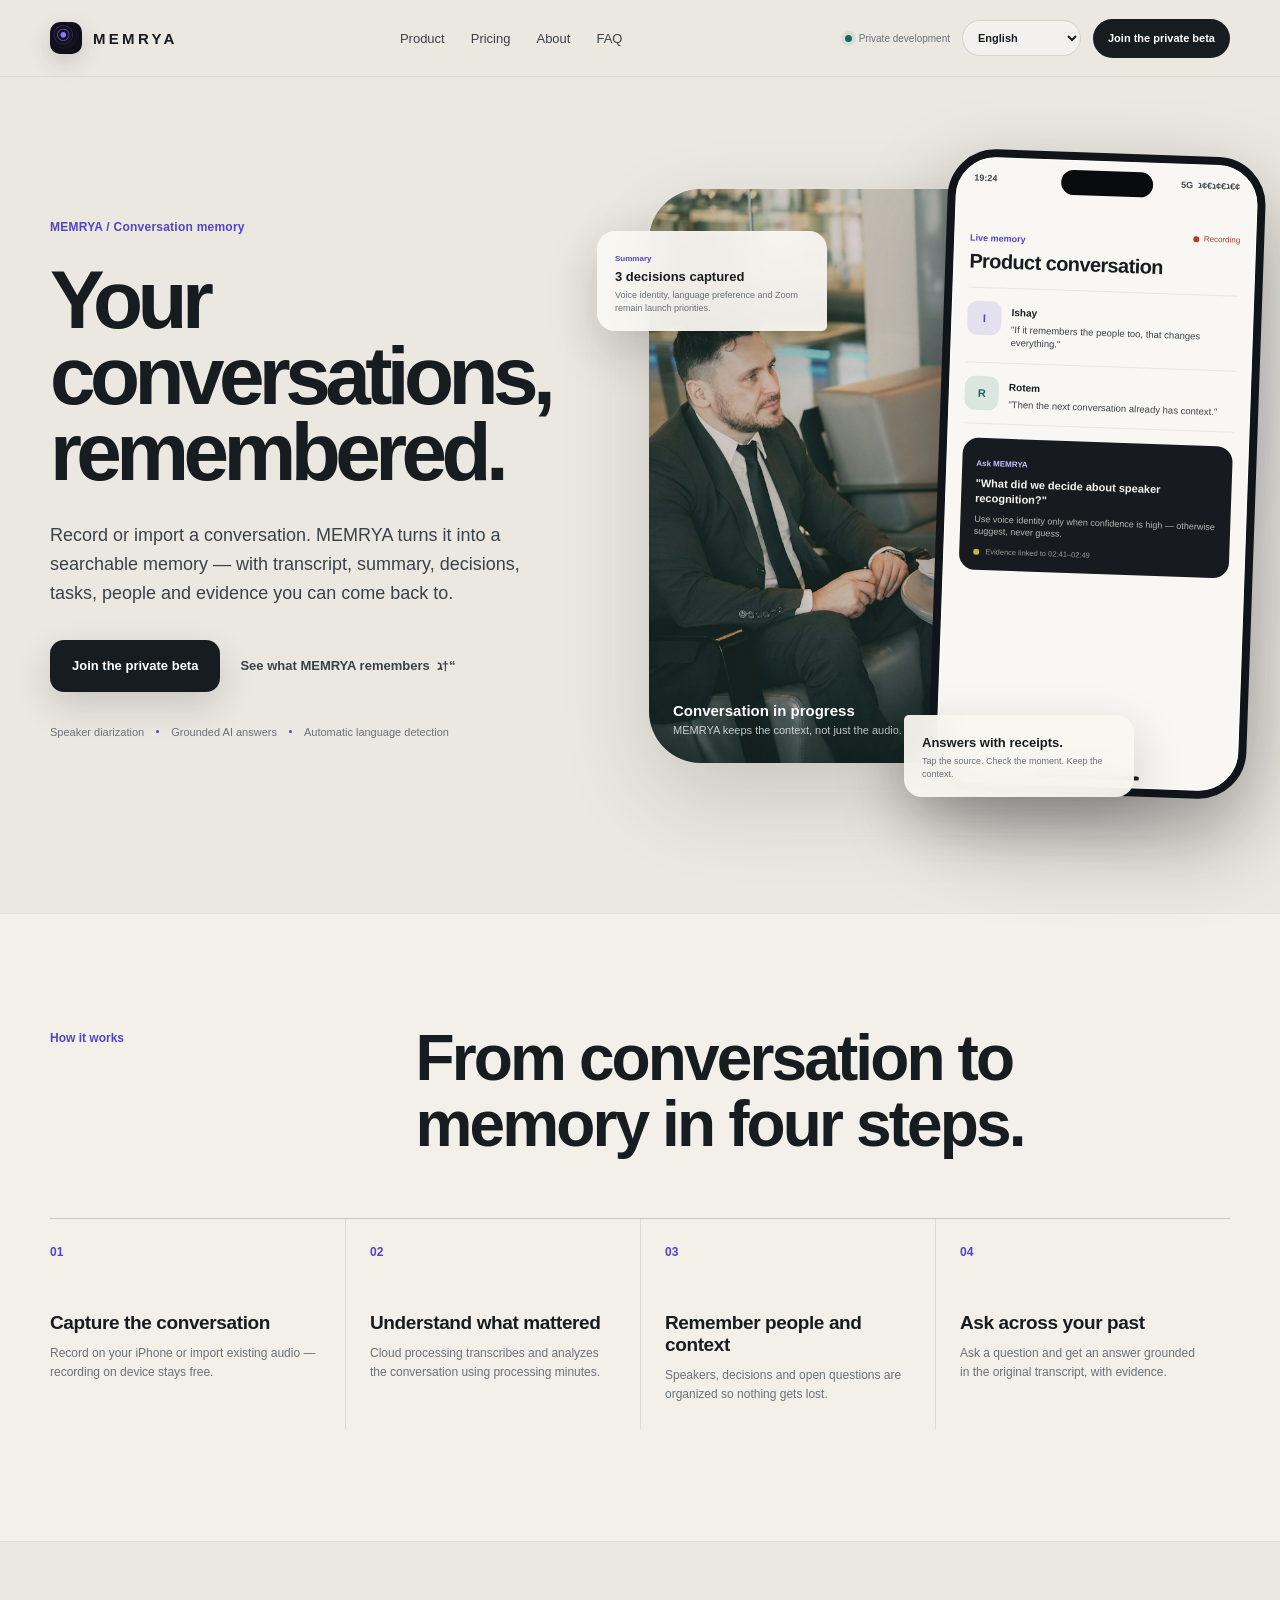
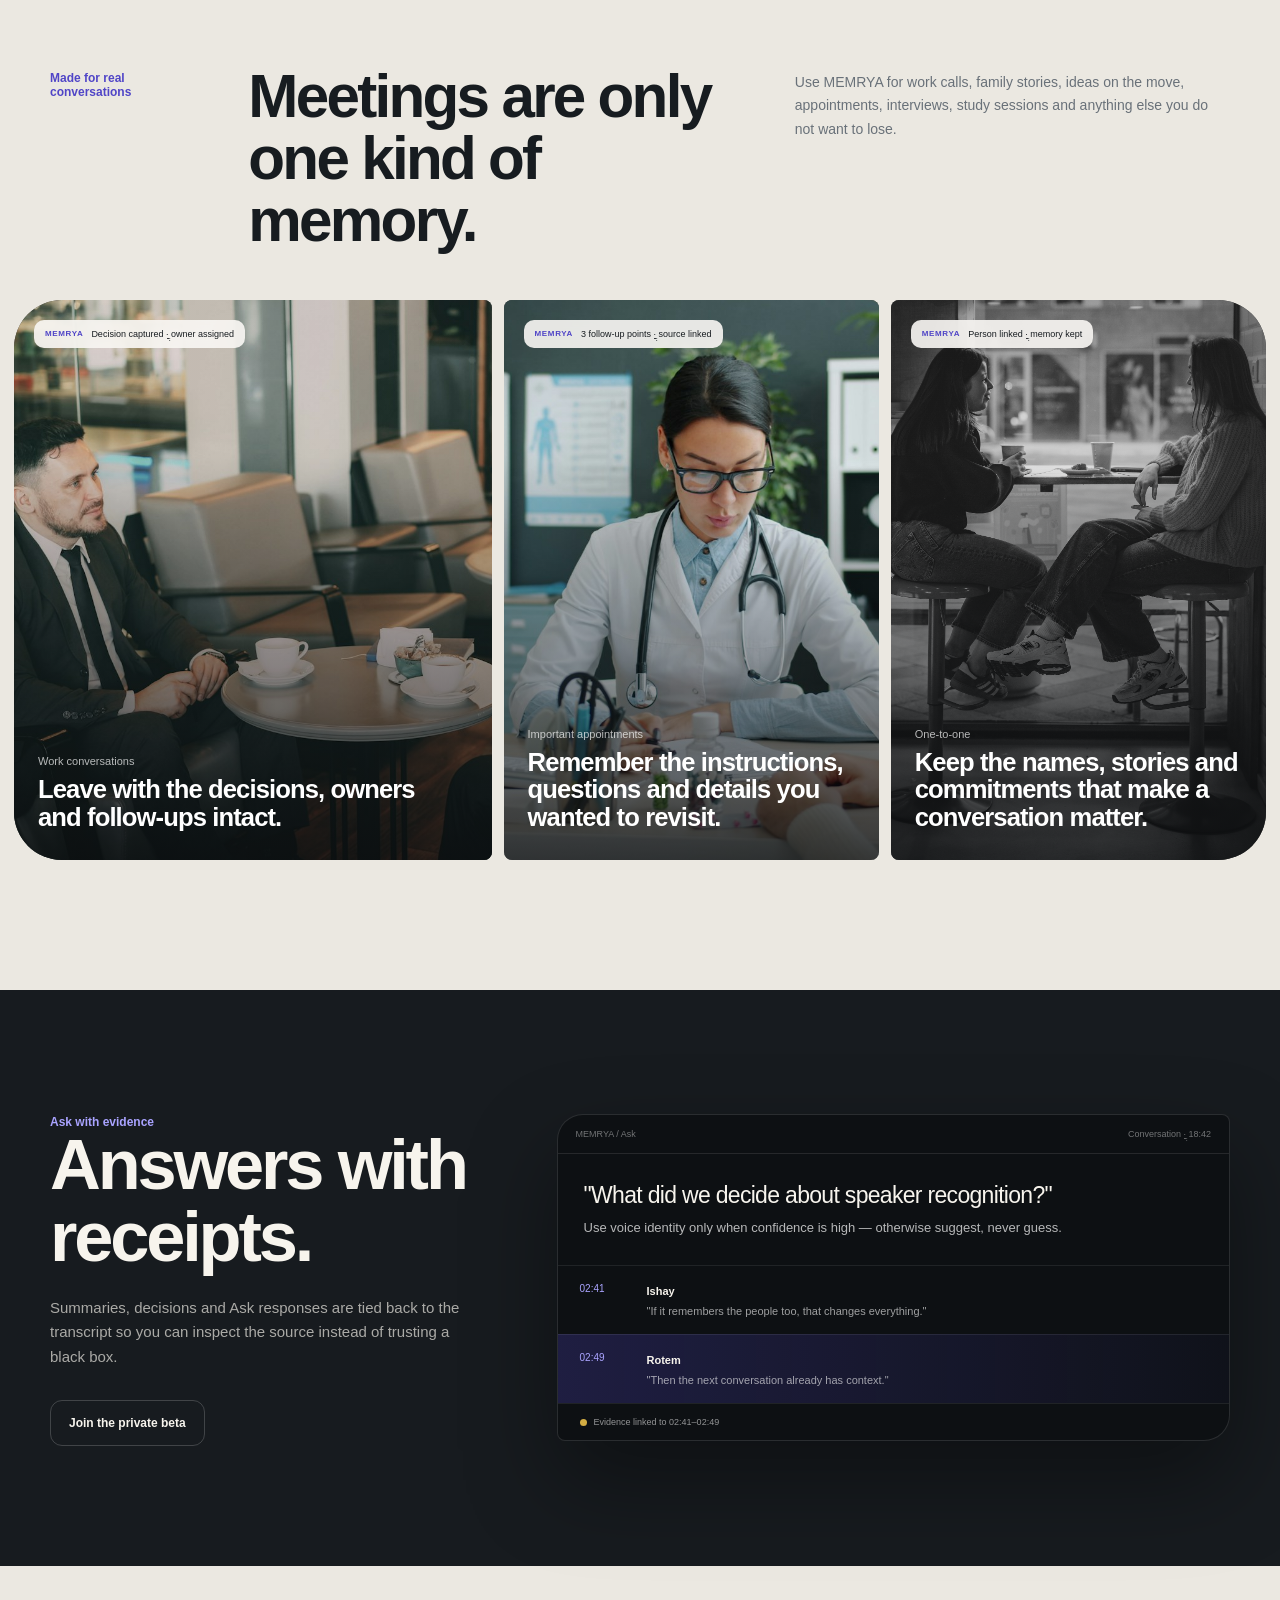
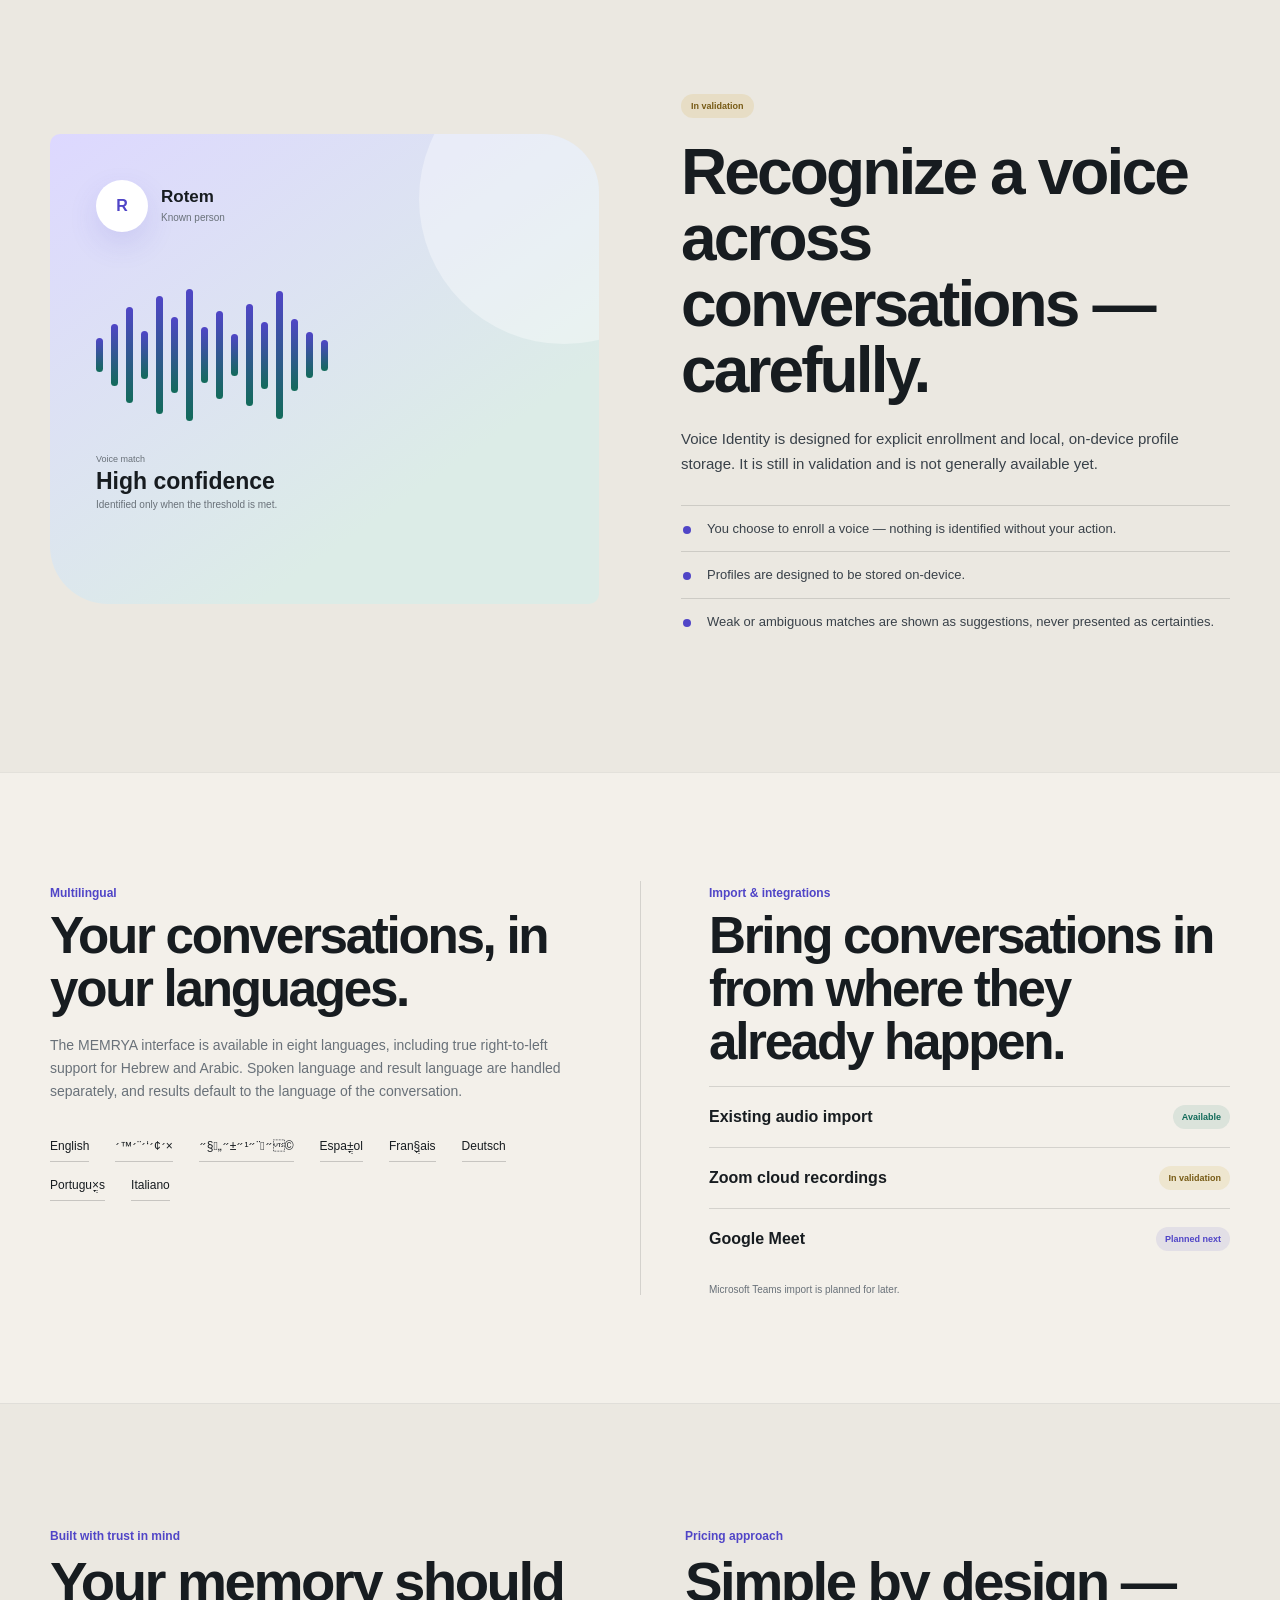
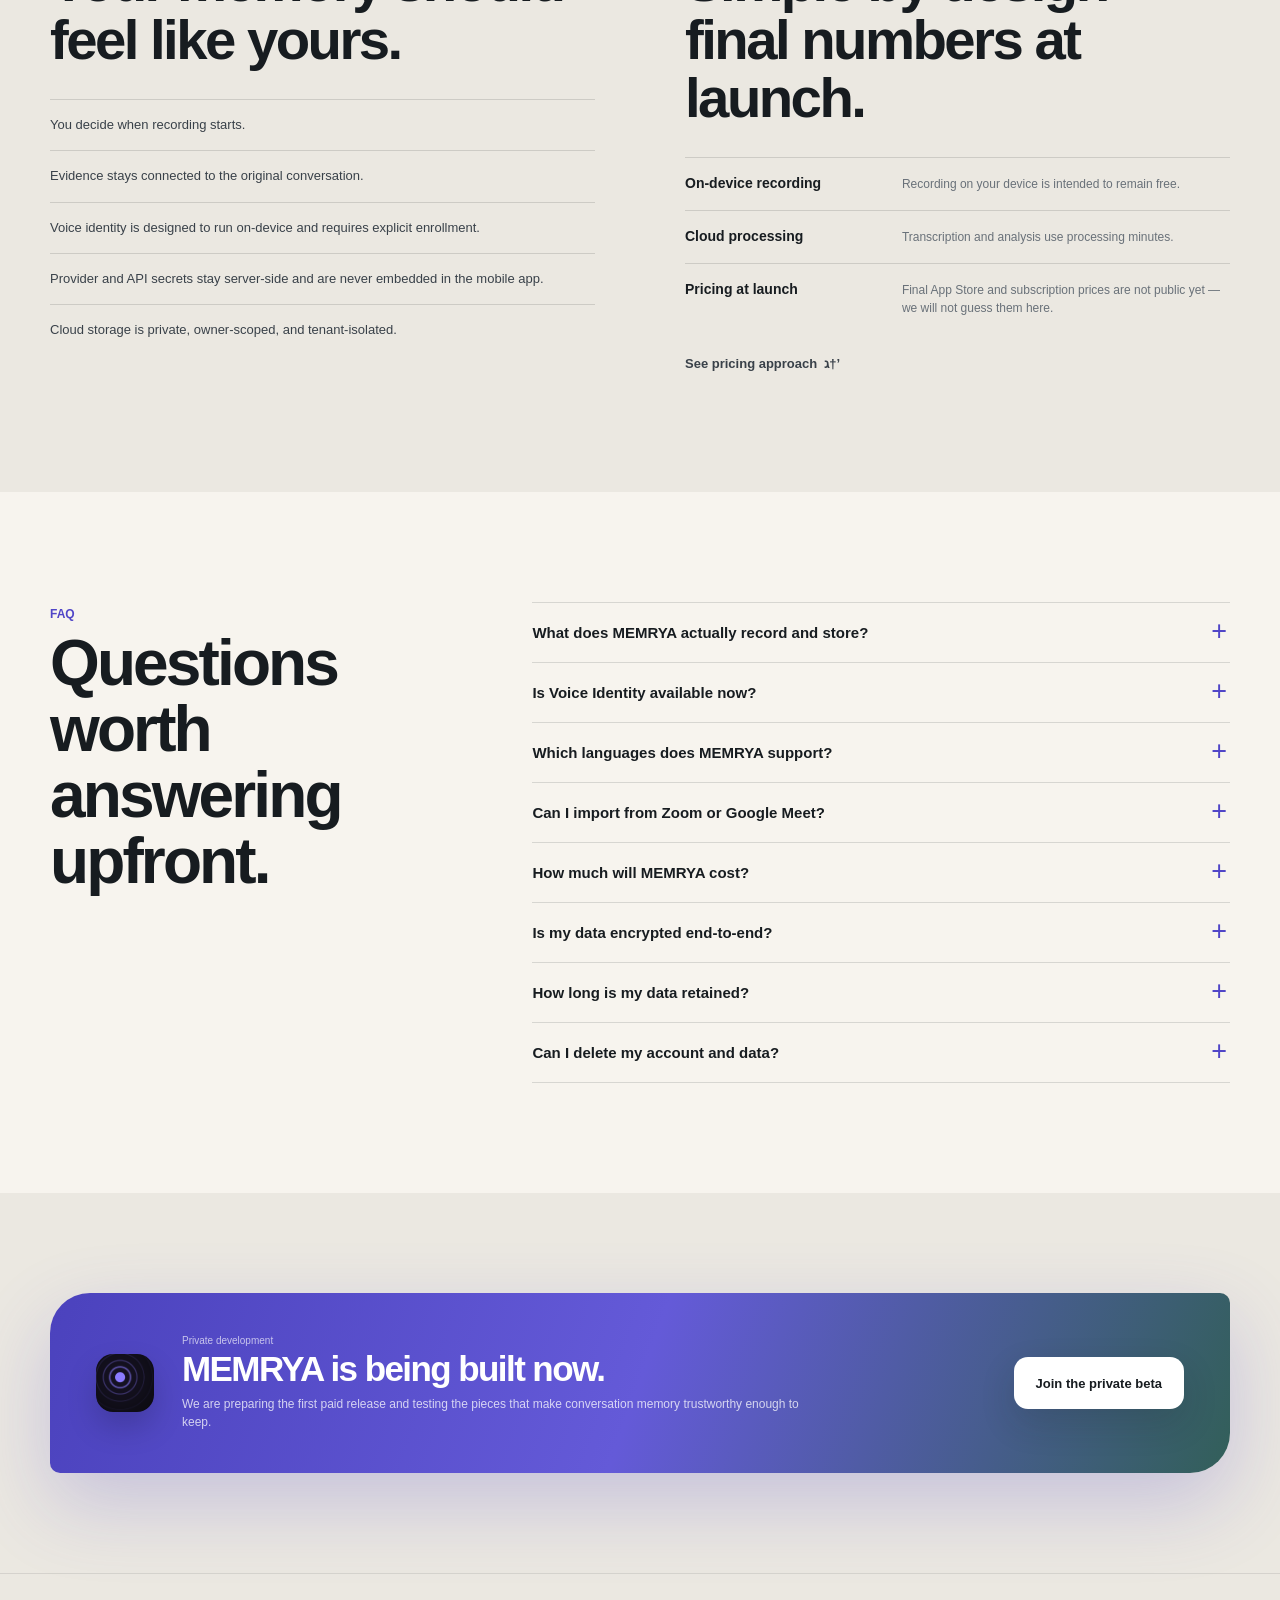
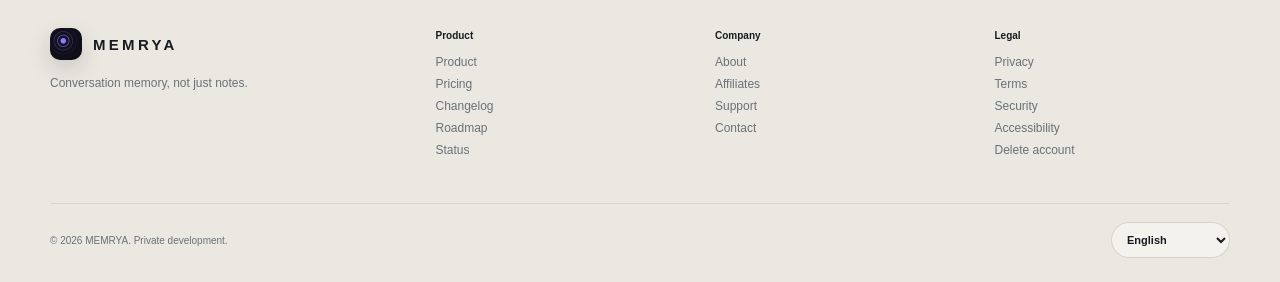
==== commit 3525d13b: "Allow styled HTTP preview until TLS is issued" ====
--- a/index.html
+++ b/index.html
@@ -1,4 +1,4 @@
-<!doctype html>
+﻿<!doctype html>
 <html lang="en" dir="ltr">
 <head>
   <meta charset="utf-8">
@@ -6,20 +6,20 @@
   <meta name="theme-color" content="#ebe8e1">
   <meta name="description" content="MEMRYA turns recorded and imported conversations into searchable memory with speakers, summaries, evidence and grounded answers.">
   <meta name="referrer" content="no-referrer">
-  <meta http-equiv="Content-Security-Policy" content="default-src 'self'; img-src 'self'; style-src 'self'; script-src 'self'; font-src 'self'; connect-src 'none'; object-src 'none'; base-uri 'none'; form-action 'none'; frame-src 'none'; upgrade-insecure-requests">
+  <meta http-equiv="Content-Security-Policy" content="default-src 'self'; img-src 'self'; style-src 'self'; script-src 'self'; font-src 'self'; connect-src 'none'; object-src 'none'; base-uri 'none'; form-action 'none'; frame-src 'none'">
   <meta name="robots" content="index,follow,max-image-preview:large">
-  <meta property="og:title" content="MEMRYA — Your conversations, remembered.">
+  <meta property="og:title" content="MEMRYA ג€” Your conversations, remembered.">
   <meta property="og:description" content="Conversation memory with speakers, evidence-backed answers and context you can return to.">
   <meta property="og:type" content="website">
   <meta property="og:url" content="https://memrya.co/">
   <meta property="og:image" content="https://memrya.co/assets/use-work.jpg">
   <meta name="twitter:card" content="summary_large_image">
-  <meta name="twitter:title" content="MEMRYA — Your conversations, remembered.">
+  <meta name="twitter:title" content="MEMRYA ג€” Your conversations, remembered.">
   <meta name="twitter:description" content="Conversation memory with speakers, evidence-backed answers and context you can return to.">
   <link rel="canonical" href="https://memrya.co/">
   <link rel="icon" href="./assets/icon.png">
   <link rel="stylesheet" href="./styles.css">
-  <title>MEMRYA — Your conversations, remembered.</title>
+  <title>MEMRYA ג€” Your conversations, remembered.</title>
 </head>
 <body class="home-page">  <a class="skip-link" href="#main">Skip to content</a>
   <header class="site-header">
@@ -51,10 +51,10 @@
       <div class="hero-copy-v2">
         <p class="brand-note">MEMRYA / Conversation memory</p>
         <h1><span data-i18n="hero.title1">Your conversations,</span><br><span data-i18n="hero.title2">remembered.</span></h1>
-        <p class="hero-lede" data-i18n="hero.lede">Record or import a conversation. MEMRYA turns it into a searchable memory — with transcript, summary, decisions, tasks, people and evidence you can come back to.</p>
+        <p class="hero-lede" data-i18n="hero.lede">Record or import a conversation. MEMRYA turns it into a searchable memory ג€” with transcript, summary, decisions, tasks, people and evidence you can come back to.</p>
         <div class="hero-actions">
           <a class="primary-btn" href="mailto:dev@memrya.co?subject=MEMRYA%20private%20beta" data-i18n="hero.cta">Join the private beta</a>
-          <a class="quiet-link" href="#product"><span data-i18n="hero.seeMore">See what MEMRYA remembers</span><span aria-hidden="true">↓</span></a>
+          <a class="quiet-link" href="#product"><span data-i18n="hero.seeMore">See what MEMRYA remembers</span><span aria-hidden="true">ג†“</span></a>
         </div>
         <div class="hero-proof" aria-label="Product capabilities">
           <span data-i18n="hero.proof2">Speaker diarization</span>
@@ -68,7 +68,7 @@
           <figcaption><strong>Conversation in progress</strong><span>MEMRYA keeps the context, not just the audio.</span></figcaption>
         </figure>        <div class="iphone-frame">
           <div class="iphone-island" aria-hidden="true"></div>
-          <div class="iphone-status"><span>19:24</span><span>5G&nbsp;&nbsp;•••</span></div>
+          <div class="iphone-status"><span>19:24</span><span>5G&nbsp;&nbsp;ג€¢ג€¢ג€¢</span></div>
           <div class="iphone-content">
             <div class="memory-head">
               <span data-i18n="hero.phoneLabel">LIVE MEMORY</span>
@@ -86,8 +86,8 @@
             <div class="ask-mini">
               <span data-i18n="hero.askKicker">ASK MEMRYA</span>
               <strong data-i18n="hero.askQuestion">"What did we decide about speaker recognition?"</strong>
-              <p data-i18n="hero.askAnswer">Use voice identity only when confidence is high — otherwise suggest, never guess.</p>
-              <small><i></i><span data-i18n="hero.evidenceLabel">Evidence linked to 02:41–02:49</span></small>
+              <p data-i18n="hero.askAnswer">Use voice identity only when confidence is high ג€” otherwise suggest, never guess.</p>
+              <small><i></i><span data-i18n="hero.evidenceLabel">Evidence linked to 02:41ג€“02:49</span></small>
             </div>
           </div>
           <div class="iphone-home" aria-hidden="true"></div>
@@ -108,7 +108,7 @@
           <h2 data-i18n="howitworks.title">From conversation to memory in four steps.</h2>
         </div>
         <div class="process-line">
-          <article><b>01</b><h3 data-i18n="howitworks.step1Title">Capture the conversation</h3><p data-i18n="howitworks.step1Desc">Record on your iPhone or import existing audio — recording on device stays free.</p></article>
+          <article><b>01</b><h3 data-i18n="howitworks.step1Title">Capture the conversation</h3><p data-i18n="howitworks.step1Desc">Record on your iPhone or import existing audio ג€” recording on device stays free.</p></article>
           <article><b>02</b><h3 data-i18n="howitworks.step2Title">Understand what mattered</h3><p data-i18n="howitworks.step2Desc">Cloud processing transcribes and analyzes the conversation using processing minutes.</p></article>
           <article><b>03</b><h3 data-i18n="howitworks.step3Title">Remember people and context</h3><p data-i18n="howitworks.step3Desc">Speakers, decisions and open questions are organized so nothing gets lost.</p></article>
           <article><b>04</b><h3 data-i18n="howitworks.step4Title">Ask across your past</h3><p data-i18n="howitworks.step4Desc">Ask a question and get an answer grounded in the original transcript, with evidence.</p></article>
@@ -125,19 +125,19 @@
           <img src="./assets/use-work.jpg" loading="lazy" alt="Two professionals talking across a table">
           <div class="story-shade"></div>
           <div class="story-copy"><span data-i18n="usecases.morningTitle">At work</span><h3 data-i18n="usecases.morningDesc">Leave the conversation with decisions, owners and follow-ups intact.</h3></div>
-          <div class="memory-tag"><b>MEMRYA</b><span>Decision captured · owner assigned</span></div>
+          <div class="memory-tag"><b>MEMRYA</b><span>Decision captured ֲ· owner assigned</span></div>
         </article>
         <article class="story-panel story-health">
           <img src="./assets/use-health.jpg" loading="lazy" alt="Doctor speaking with a patient during an appointment">
           <div class="story-shade"></div>
           <div class="story-copy"><span data-i18n="usecases.middayTitle">Important appointments</span><h3 data-i18n="usecases.middayDesc">Remember the instructions, questions and details you wanted to revisit.</h3></div>
-          <div class="memory-tag"><b>MEMRYA</b><span>3 follow-up points · source linked</span></div>
+          <div class="memory-tag"><b>MEMRYA</b><span>3 follow-up points ֲ· source linked</span></div>
         </article>
         <article class="story-panel story-life">
           <img src="./assets/use-life.jpg" loading="lazy" alt="Two people having a personal conversation at a cafe">
           <div class="story-shade"></div>
           <div class="story-copy"><span data-i18n="usecases.eveningTitle">One-to-one</span><h3 data-i18n="usecases.eveningDesc">Keep the names, stories and commitments that make a conversation matter.</h3></div>
-          <div class="memory-tag"><b>MEMRYA</b><span>Person linked · memory kept</span></div>
+          <div class="memory-tag"><b>MEMRYA</b><span>Person linked ֲ· memory kept</span></div>
         </article>
       </div>
     </section>    <section class="product-demo">
@@ -149,9 +149,9 @@
           <a class="mid-cta" href="mailto:dev@memrya.co?subject=MEMRYA%20private%20beta" data-i18n="hero.cta">Join the private beta</a>
         </div>
         <div class="evidence-console">
-          <div class="console-top"><span>MEMRYA / Ask</span><span>Conversation · 18:42</span></div>
+          <div class="console-top"><span>MEMRYA / Ask</span><span>Conversation ֲ· 18:42</span></div>
           <div class="console-question" data-i18n="hero.askQuestion">"What did we decide about speaker recognition?"</div>
-          <div class="console-answer" data-i18n="hero.askAnswer">Use voice identity only when confidence is high — otherwise suggest, never guess.</div>
+          <div class="console-answer" data-i18n="hero.askAnswer">Use voice identity only when confidence is high ג€” otherwise suggest, never guess.</div>
           <div class="source-line">
             <span class="source-time">02:41</span>
             <div><strong data-i18n="hero.speakerAName">Ishay</strong><p data-i18n="hero.speakerAQuote">"If it remembers the people too, that changes everything."</p></div>
@@ -160,7 +160,7 @@
             <span class="source-time">02:49</span>
             <div><strong data-i18n="hero.speakerBName">Rotem</strong><p data-i18n="hero.speakerBQuote">"Then the next conversation already has context."</p></div>
           </div>
-          <div class="evidence-foot"><i></i><span data-i18n="hero.evidenceLabel">Evidence linked to 02:41–02:49</span></div>
+          <div class="evidence-foot"><i></i><span data-i18n="hero.evidenceLabel">Evidence linked to 02:41ג€“02:49</span></div>
         </div>
       </div>
     </section>    <section class="identity-section">
@@ -177,10 +177,10 @@
         </div>
         <div class="identity-copy">
           <div class="validation-badge" data-i18n="voice.badge">In validation</div>
-          <h2 data-i18n="voice.title">Recognize a voice across conversations — carefully.</h2>
+          <h2 data-i18n="voice.title">Recognize a voice across conversations ג€” carefully.</h2>
           <p data-i18n="voice.desc">Voice Identity is designed for explicit enrollment and local, on-device profile storage. It is still in validation and is not generally available yet.</p>
           <ul>
-            <li data-i18n="voice.point1">You choose to enroll a voice — nothing is identified without your action.</li>
+            <li data-i18n="voice.point1">You choose to enroll a voice ג€” nothing is identified without your action.</li>
             <li data-i18n="voice.point2">Profiles are designed to be stored on-device.</li>
             <li data-i18n="voice.point3">Weak or ambiguous matches are shown as suggestions, never presented as certainties.</li>
           </ul>
@@ -192,7 +192,7 @@
           <p data-i18n="multilingual.eyebrow">Multilingual</p>
           <h2 data-i18n="multilingual.title">Your conversations, in your languages.</h2>
           <p data-i18n="multilingual.desc">The MEMRYA interface is available in eight languages, including true right-to-left support for Hebrew and Arabic. Spoken language and result language are handled separately, and results default to the language of the conversation.</p>
-          <div class="language-list"><span>English</span><span>עברית</span><span>العربية</span><span>Español</span><span>Français</span><span>Deutsch</span><span>Português</span><span>Italiano</span></div>
+          <div class="language-list"><span>English</span><span>׳¢׳‘׳¨׳™׳×</span><span>״§„״¹״±״¨״©</span><span>Espaֳ±ol</span><span>Franֳ§ais</span><span>Deutsch</span><span>Portuguֳ×s</span><span>Italiano</span></div>
         </div>
         <div class="integration-feature">
           <p data-i18n="integrations.eyebrow">Import & integrations</p>
@@ -218,11 +218,11 @@
         </div>
         <div class="pricing-column">
           <p data-i18n="pricing.eyebrow">Pricing approach</p>
-          <h2 data-i18n="pricing.title">Simple by design — final numbers at launch.</h2>
+          <h2 data-i18n="pricing.title">Simple by design ג€” final numbers at launch.</h2>
           <div class="price-line"><strong data-i18n="pricing.onDeviceTitle">On-device recording</strong><span data-i18n="pricing.onDeviceDesc">Recording on your device is intended to remain free.</span></div>
           <div class="price-line"><strong data-i18n="pricing.cloudTitle">Cloud processing</strong><span data-i18n="pricing.cloudDesc">Transcription and analysis use processing minutes.</span></div>
-          <div class="price-line"><strong data-i18n="pricing.launchTitle">Pricing at launch</strong><span data-i18n="pricing.launchDesc">Final App Store and subscription prices are not public yet — we will not guess them here.</span></div>
-          <a class="quiet-link" href="./pricing.html">See pricing approach <span aria-hidden="true">→</span></a>
+          <div class="price-line"><strong data-i18n="pricing.launchTitle">Pricing at launch</strong><span data-i18n="pricing.launchDesc">Final App Store and subscription prices are not public yet ג€” we will not guess them here.</span></div>
+          <a class="quiet-link" href="./pricing.html">See pricing approach <span aria-hidden="true">ג†’</span></a>
         </div>
       </div>
     </section>    <section class="faq-section-v2" id="faq">
@@ -260,9 +260,10 @@
       <div><h4 data-i18n="footer.colCompany">Company</h4><a href="./about.html" data-i18n="nav.about">About</a><a href="./affiliates.html" data-i18n="footer.affiliates">Affiliates</a><a href="./support.html" data-i18n="footer.support">Support</a><a href="mailto:dev@memrya.co" data-i18n="nav.contact">Contact</a></div>
       <div><h4 data-i18n="footer.colLegal">Legal</h4><a href="./privacy.html" data-i18n="footer.privacy">Privacy</a><a href="./terms.html" data-i18n="footer.terms">Terms</a><a href="./security.html" data-i18n="footer.security">Security</a><a href="./accessibility.html" data-i18n="footer.accessibility">Accessibility</a><a href="./delete-account.html" data-i18n="footer.deleteAccount">Delete account</a></div>
     </div>
-    <div class="shell footer-bottom"><p data-i18n="footer.copyright">© 2026 MEMRYA. Private development.</p><label class="locale-switch footer-locale"><span class="sr-only" data-i18n="langswitch.label">Language</span><select class="locale-switch-control" aria-label="Language"></select></label></div>
+    <div class="shell footer-bottom"><p data-i18n="footer.copyright">ֲ© 2026 MEMRYA. Private development.</p><label class="locale-switch footer-locale"><span class="sr-only" data-i18n="langswitch.label">Language</span><select class="locale-switch-control" aria-label="Language"></select></label></div>
   </footer>
   <script src="./i18n.js" defer></script>
   <script src="./script.js" defer></script>
 </body>
 </html>
+
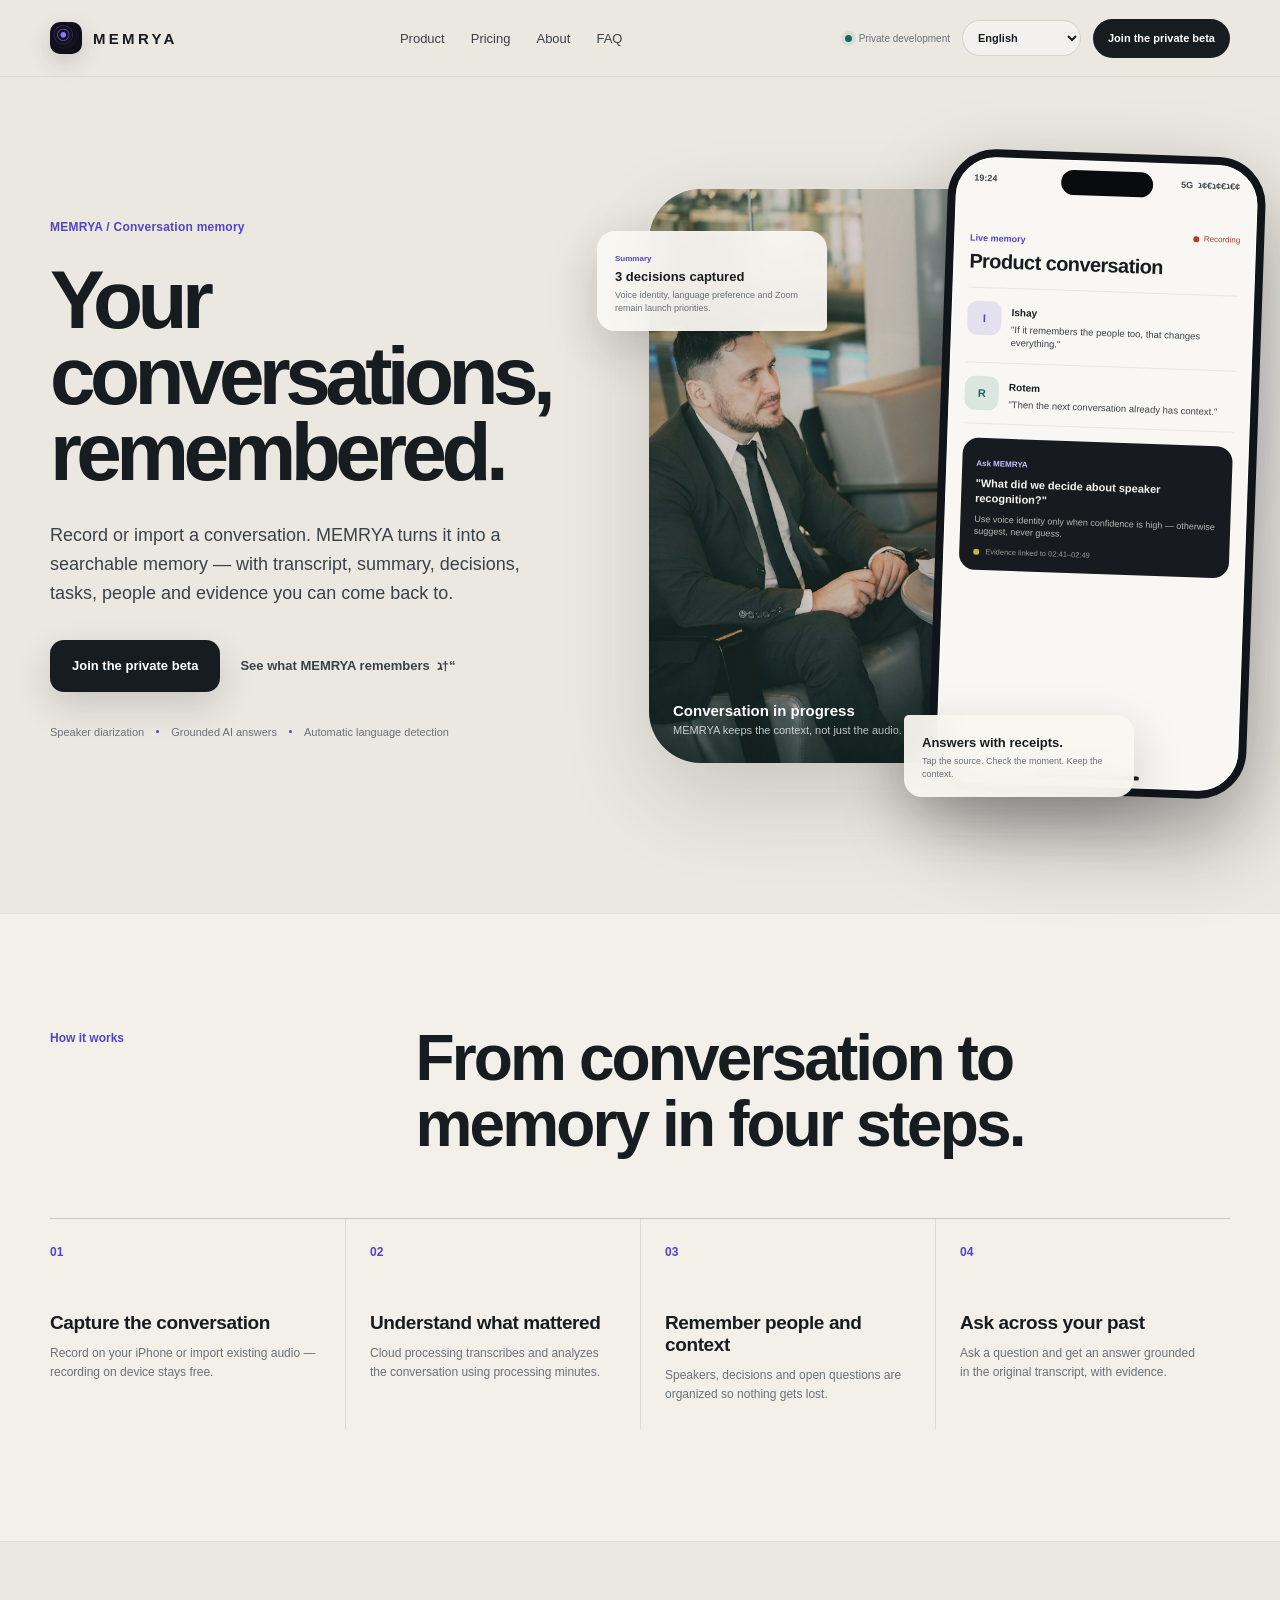
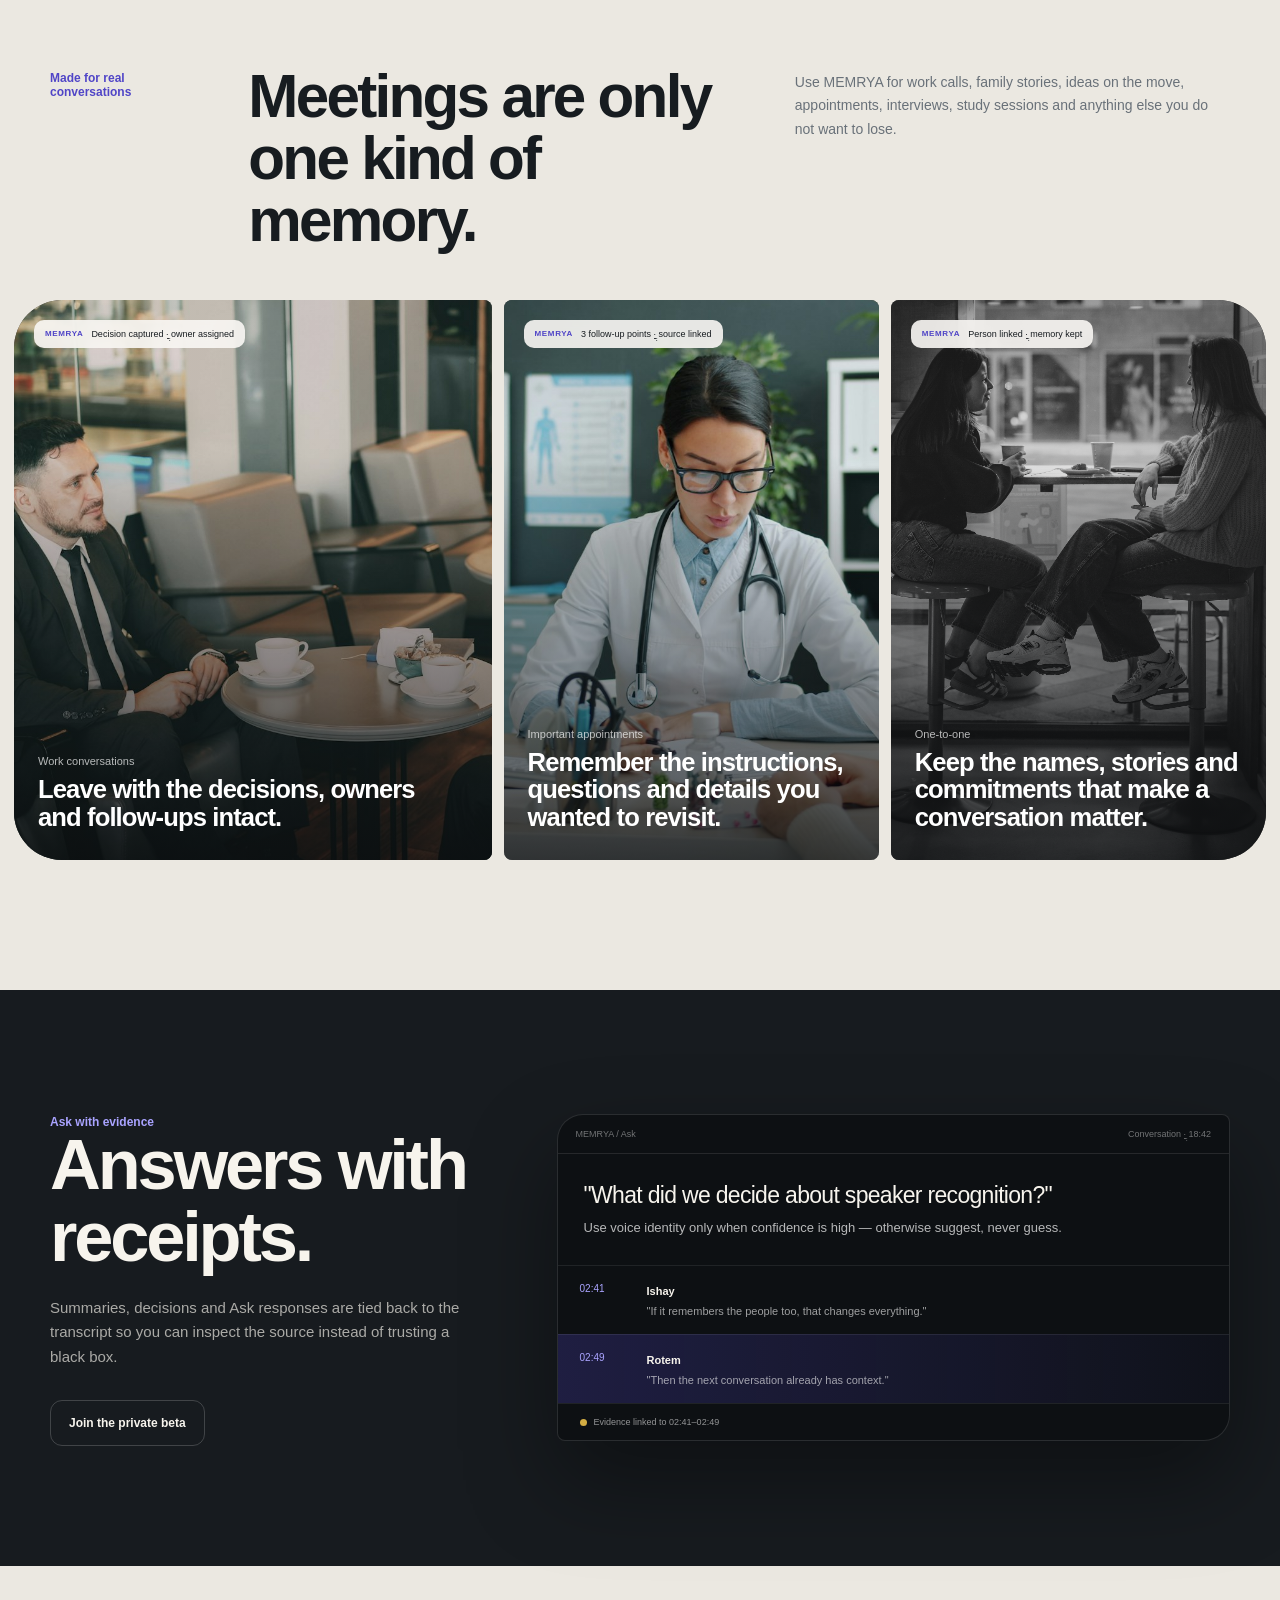
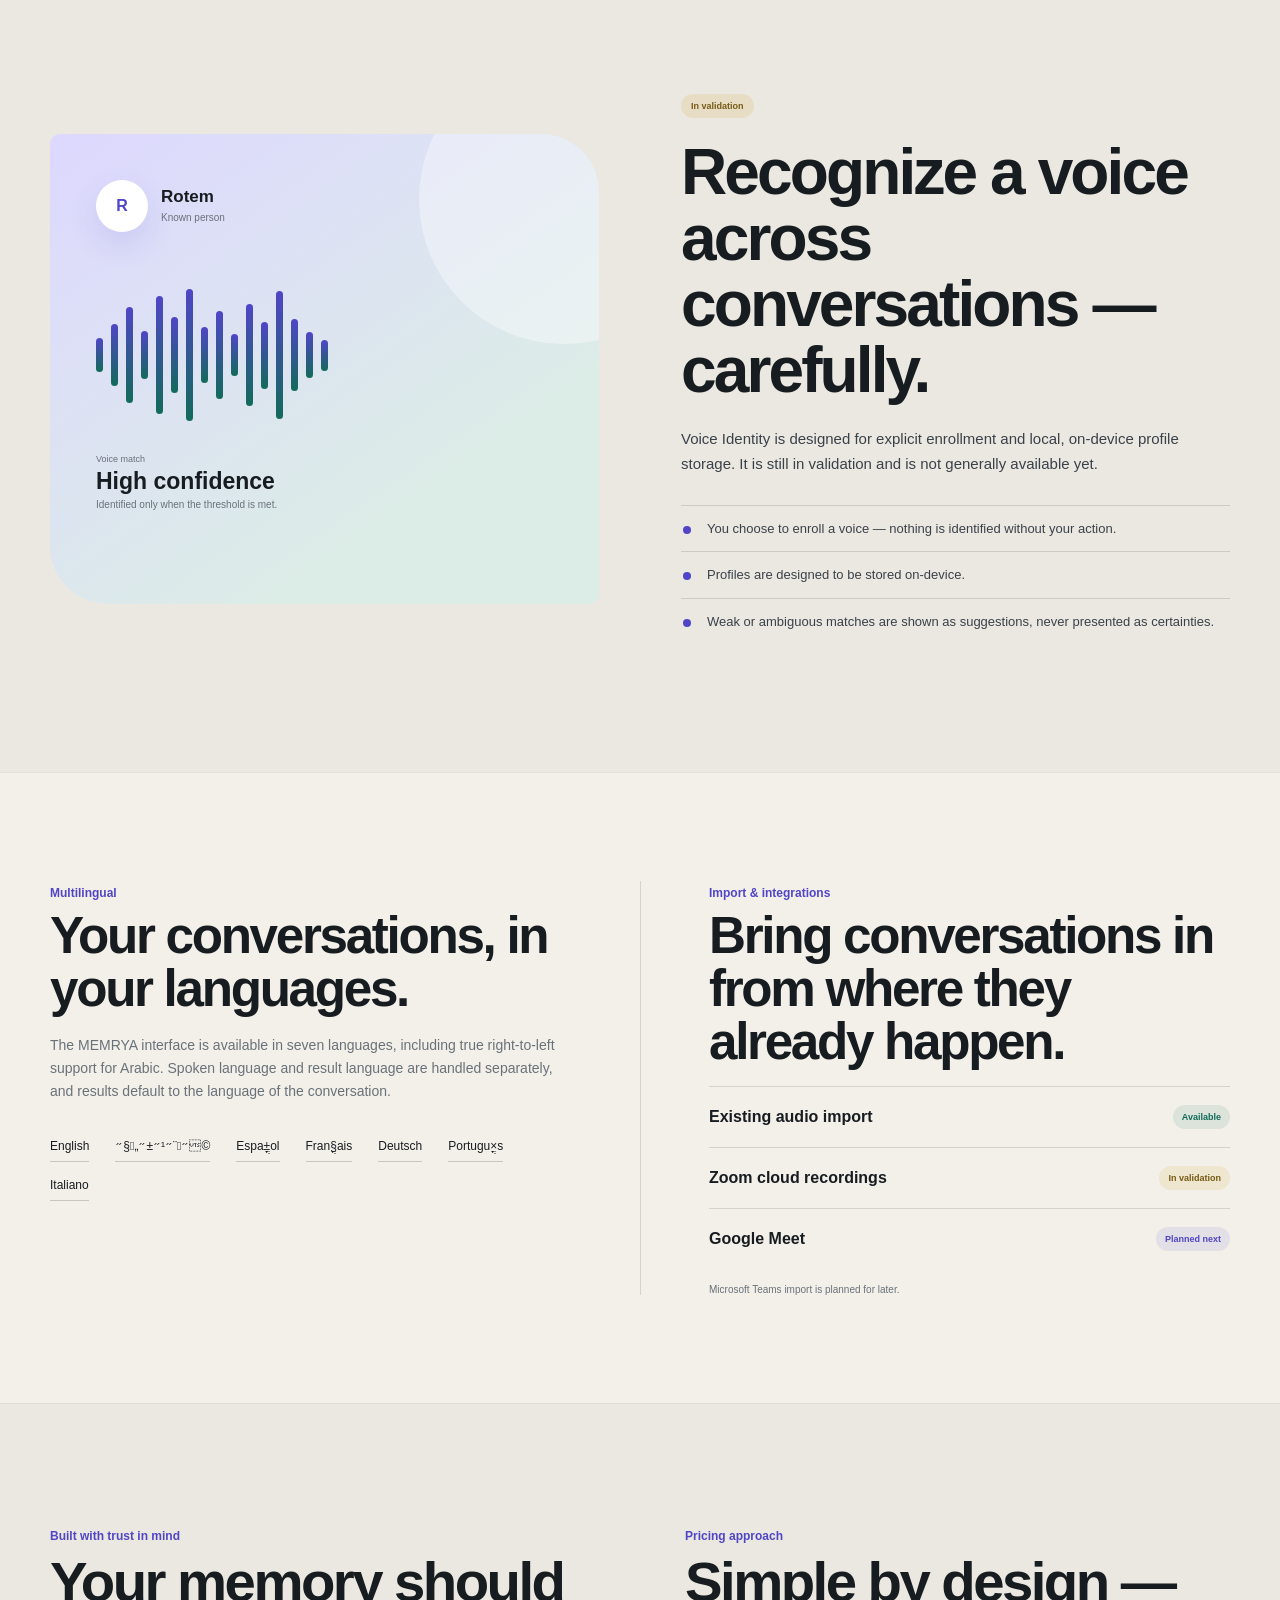
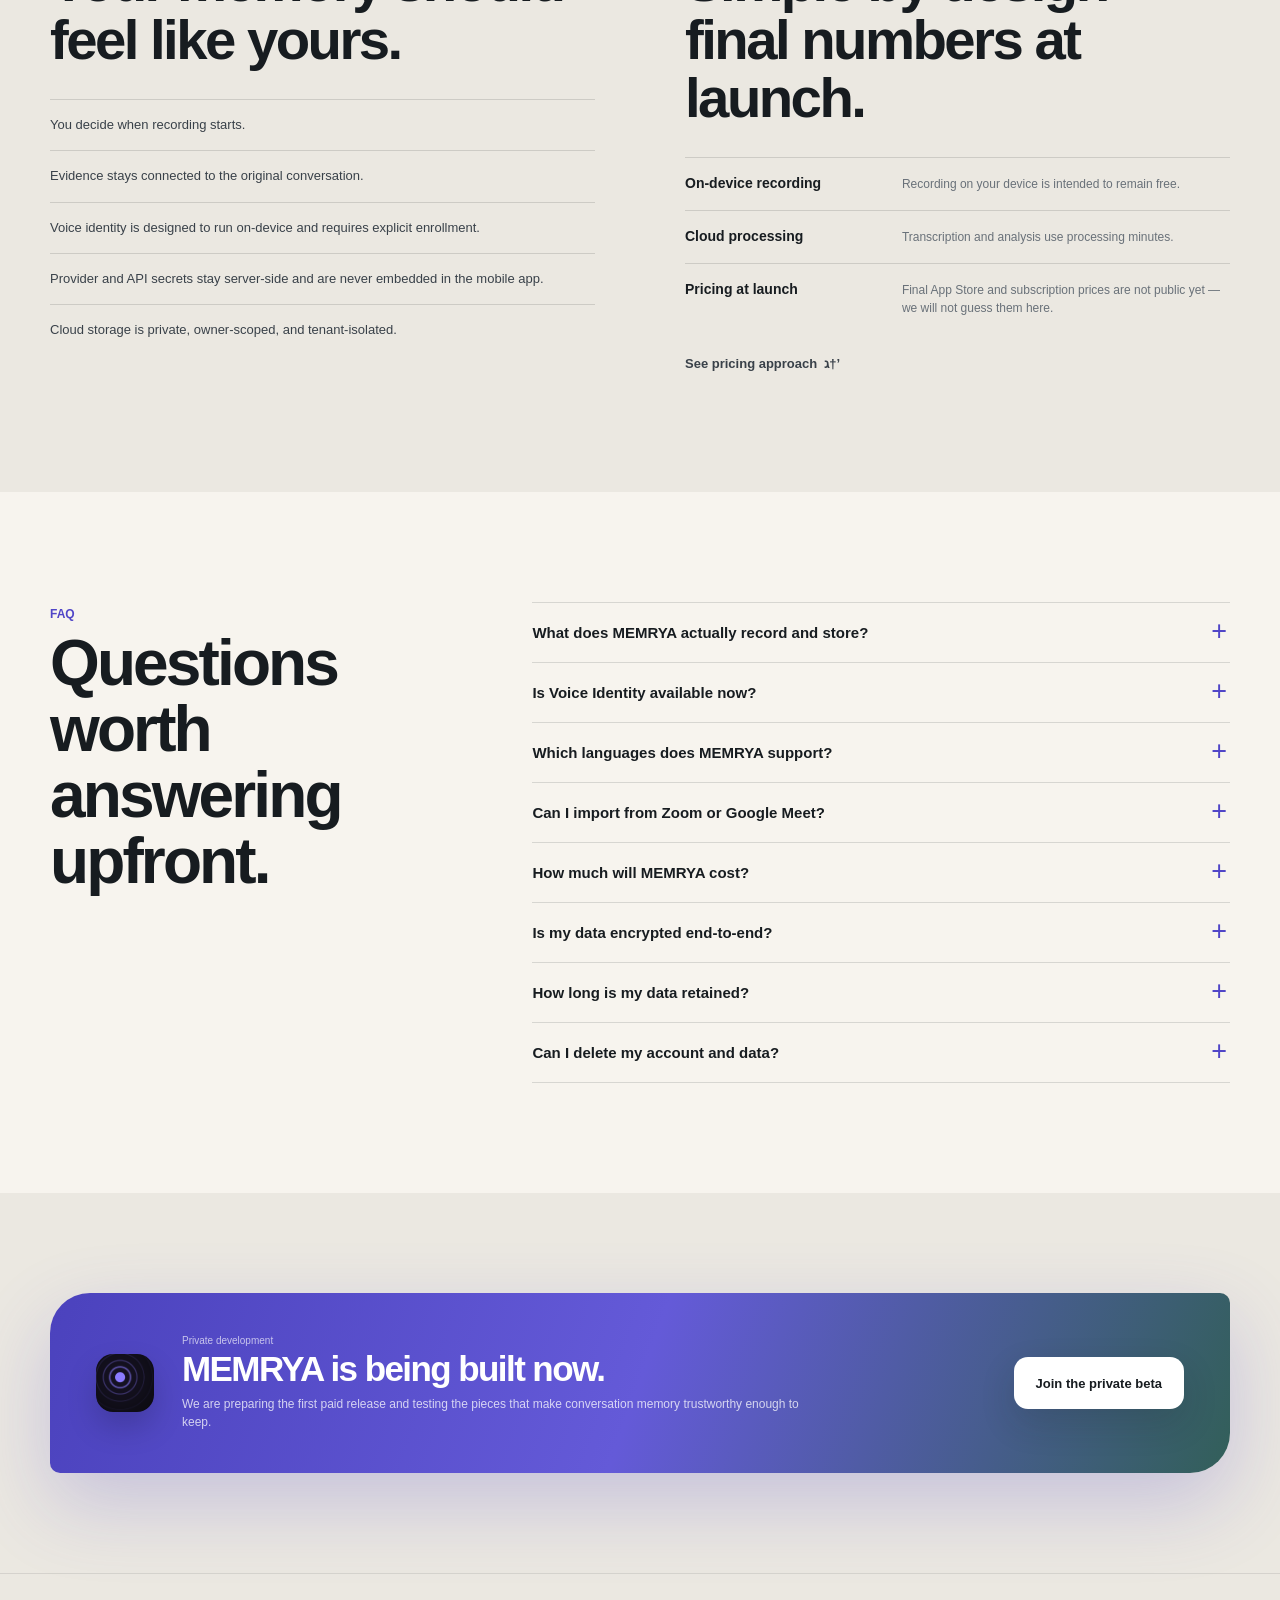
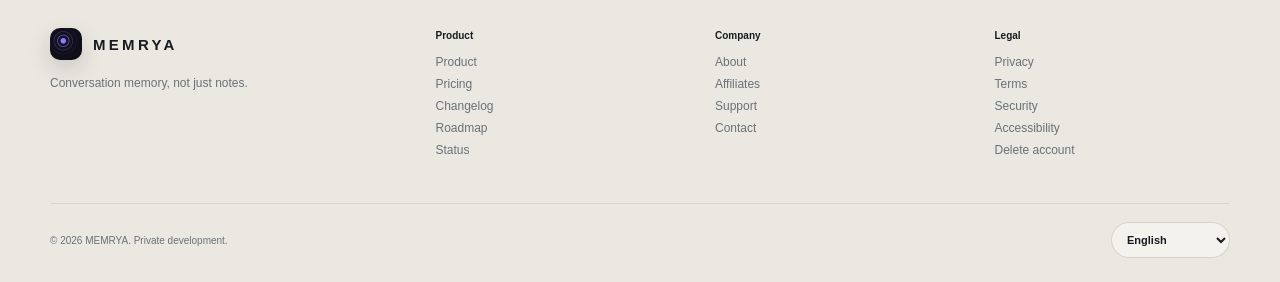
==== commit 022c9b5f: "Remove Hebrew from public website" ====
--- a/index.html
+++ b/index.html
@@ -191,8 +191,8 @@
         <div class="language-feature">
           <p data-i18n="multilingual.eyebrow">Multilingual</p>
           <h2 data-i18n="multilingual.title">Your conversations, in your languages.</h2>
-          <p data-i18n="multilingual.desc">The MEMRYA interface is available in eight languages, including true right-to-left support for Hebrew and Arabic. Spoken language and result language are handled separately, and results default to the language of the conversation.</p>
-          <div class="language-list"><span>English</span><span>׳¢׳‘׳¨׳™׳×</span><span>״§„״¹״±״¨״©</span><span>Espaֳ±ol</span><span>Franֳ§ais</span><span>Deutsch</span><span>Portuguֳ×s</span><span>Italiano</span></div>
+          <p data-i18n="multilingual.desc">The MEMRYA interface is available in seven languages, including true right-to-left support for Arabic. Spoken language and result language are handled separately, and results default to the language of the conversation.</p>
+          <div class="language-list"><span>English</span><span>״§„״¹״±״¨״©</span><span>Espaֳ±ol</span><span>Franֳ§ais</span><span>Deutsch</span><span>Portuguֳ×s</span><span>Italiano</span></div>
         </div>
         <div class="integration-feature">
           <p data-i18n="integrations.eyebrow">Import & integrations</p>
@@ -231,7 +231,7 @@
         <div class="faq-list">
           <details><summary data-i18n="faq.q1">What does MEMRYA actually record and store?</summary><p data-i18n="faq.a1">MEMRYA turns a recorded or imported conversation into a transcript, summary, decisions, people and evidence you can search later. Cloud storage is private and access is owner-scoped.</p></details>
           <details><summary data-i18n="faq.q2">Is Voice Identity available now?</summary><p data-i18n="faq.a2">Not yet. Voice Identity is designed for explicit enrollment and on-device profile storage, and it is still in validation. Weak or ambiguous matches are shown as suggestions, never guesses.</p></details>
-          <details><summary data-i18n="faq.q3">Which languages does MEMRYA support?</summary><p data-i18n="faq.a3">The interface is available in English, Hebrew, Arabic, Spanish, French, German, Portuguese and Italian, with true right-to-left layout for Hebrew and Arabic. The processing providers behind transcription cover a broader set of languages, though quality is not equal across every one of them.</p></details>
+          <details><summary data-i18n="faq.q3">Which languages does MEMRYA support?</summary><p data-i18n="faq.a3">The interface is available in English, Arabic, Spanish, French, German, Portuguese and Italian, with true right-to-left layout for Arabic. The processing providers behind transcription cover a broader set of languages, though quality is not equal across every one of them.</p></details>
           <details><summary data-i18n="faq.q4">Can I import from Zoom or Google Meet?</summary><p data-i18n="faq.a4">Zoom cloud-recording import architecture exists but is not yet publicly enabled. Google Meet is planned after Zoom, and Microsoft Teams later. Importing existing audio you already have works today.</p></details>
           <details><summary data-i18n="faq.q5">How much will MEMRYA cost?</summary><p data-i18n="faq.a5">Recording on device is intended to stay free. Cloud processing uses processing minutes. Final App Store and subscription pricing has not been set publicly yet.</p></details>
           <details><summary data-i18n="faq.q6">Is my data encrypted end-to-end?</summary><p data-i18n="faq.a6">We do not claim end-to-end encryption. Cloud storage is private and access-scoped to your account, provider secrets stay server-side, and tenant isolation is a product invariant.</p></details>
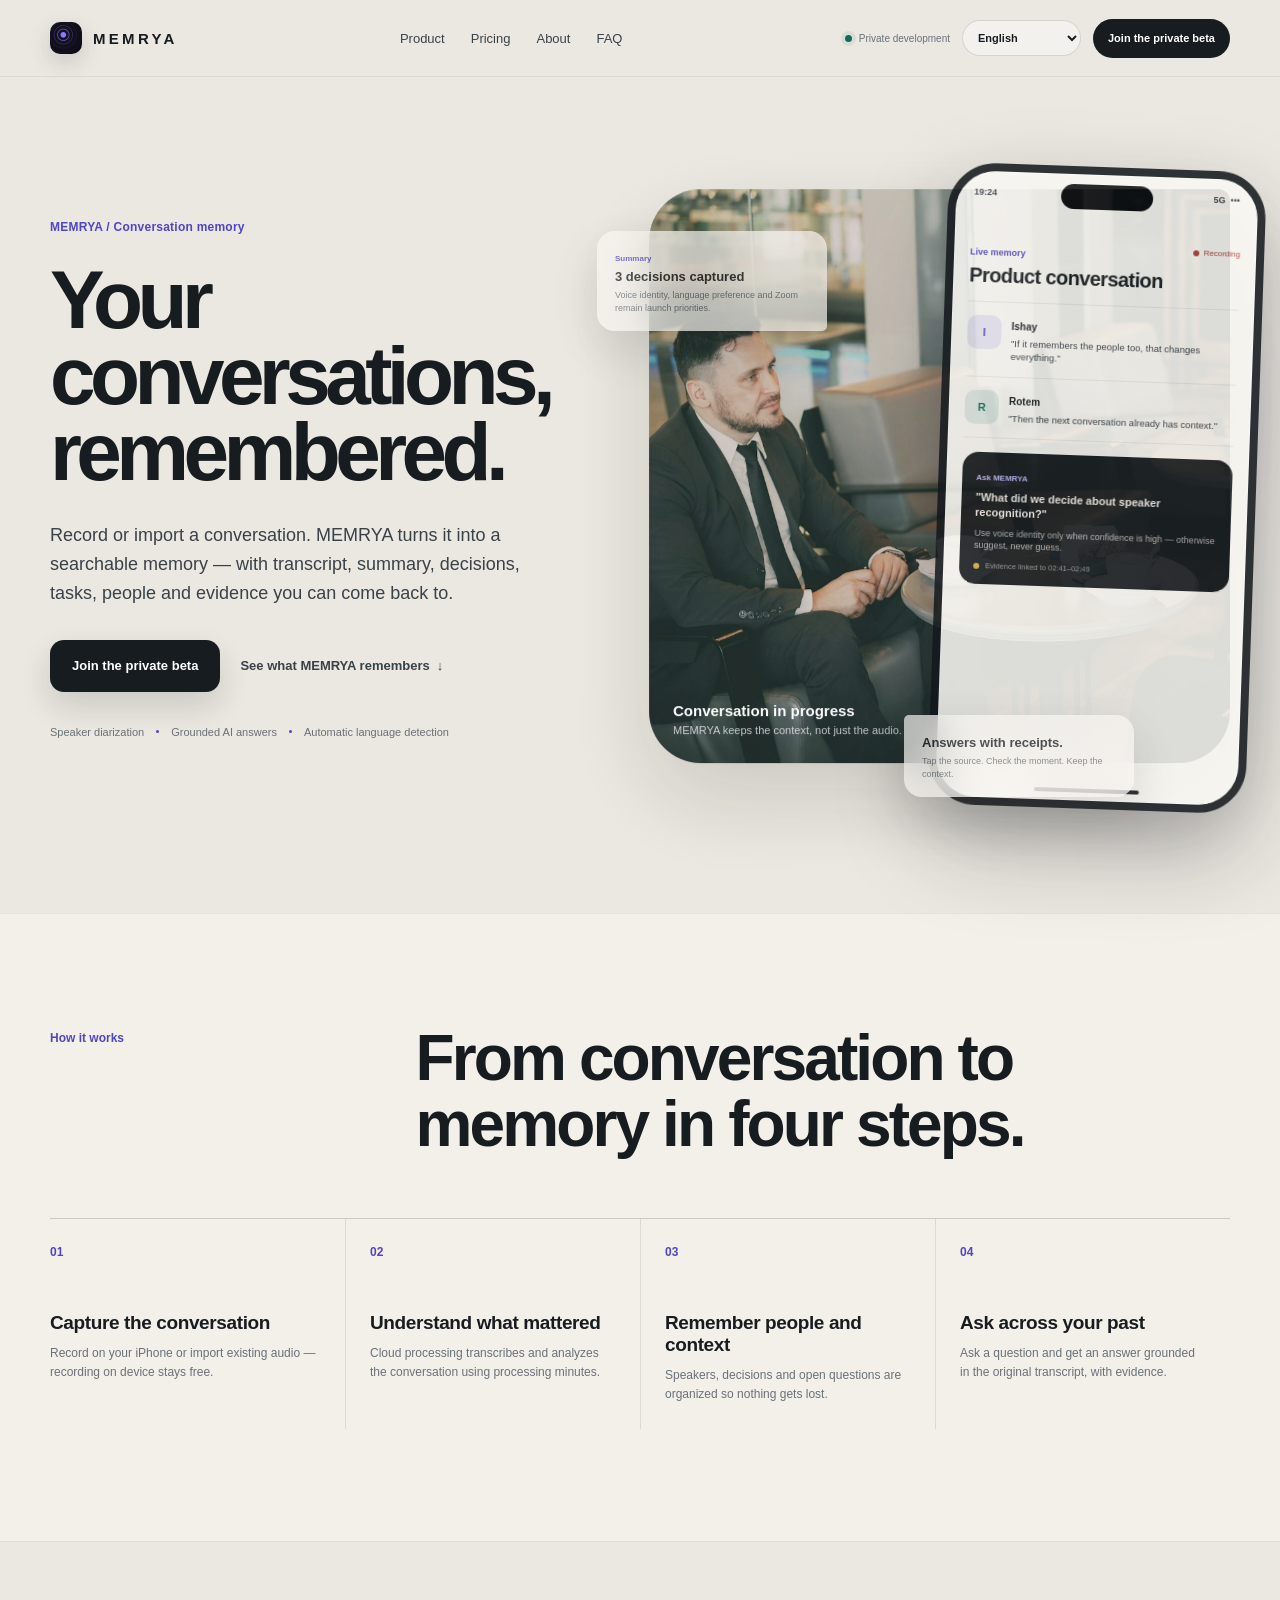
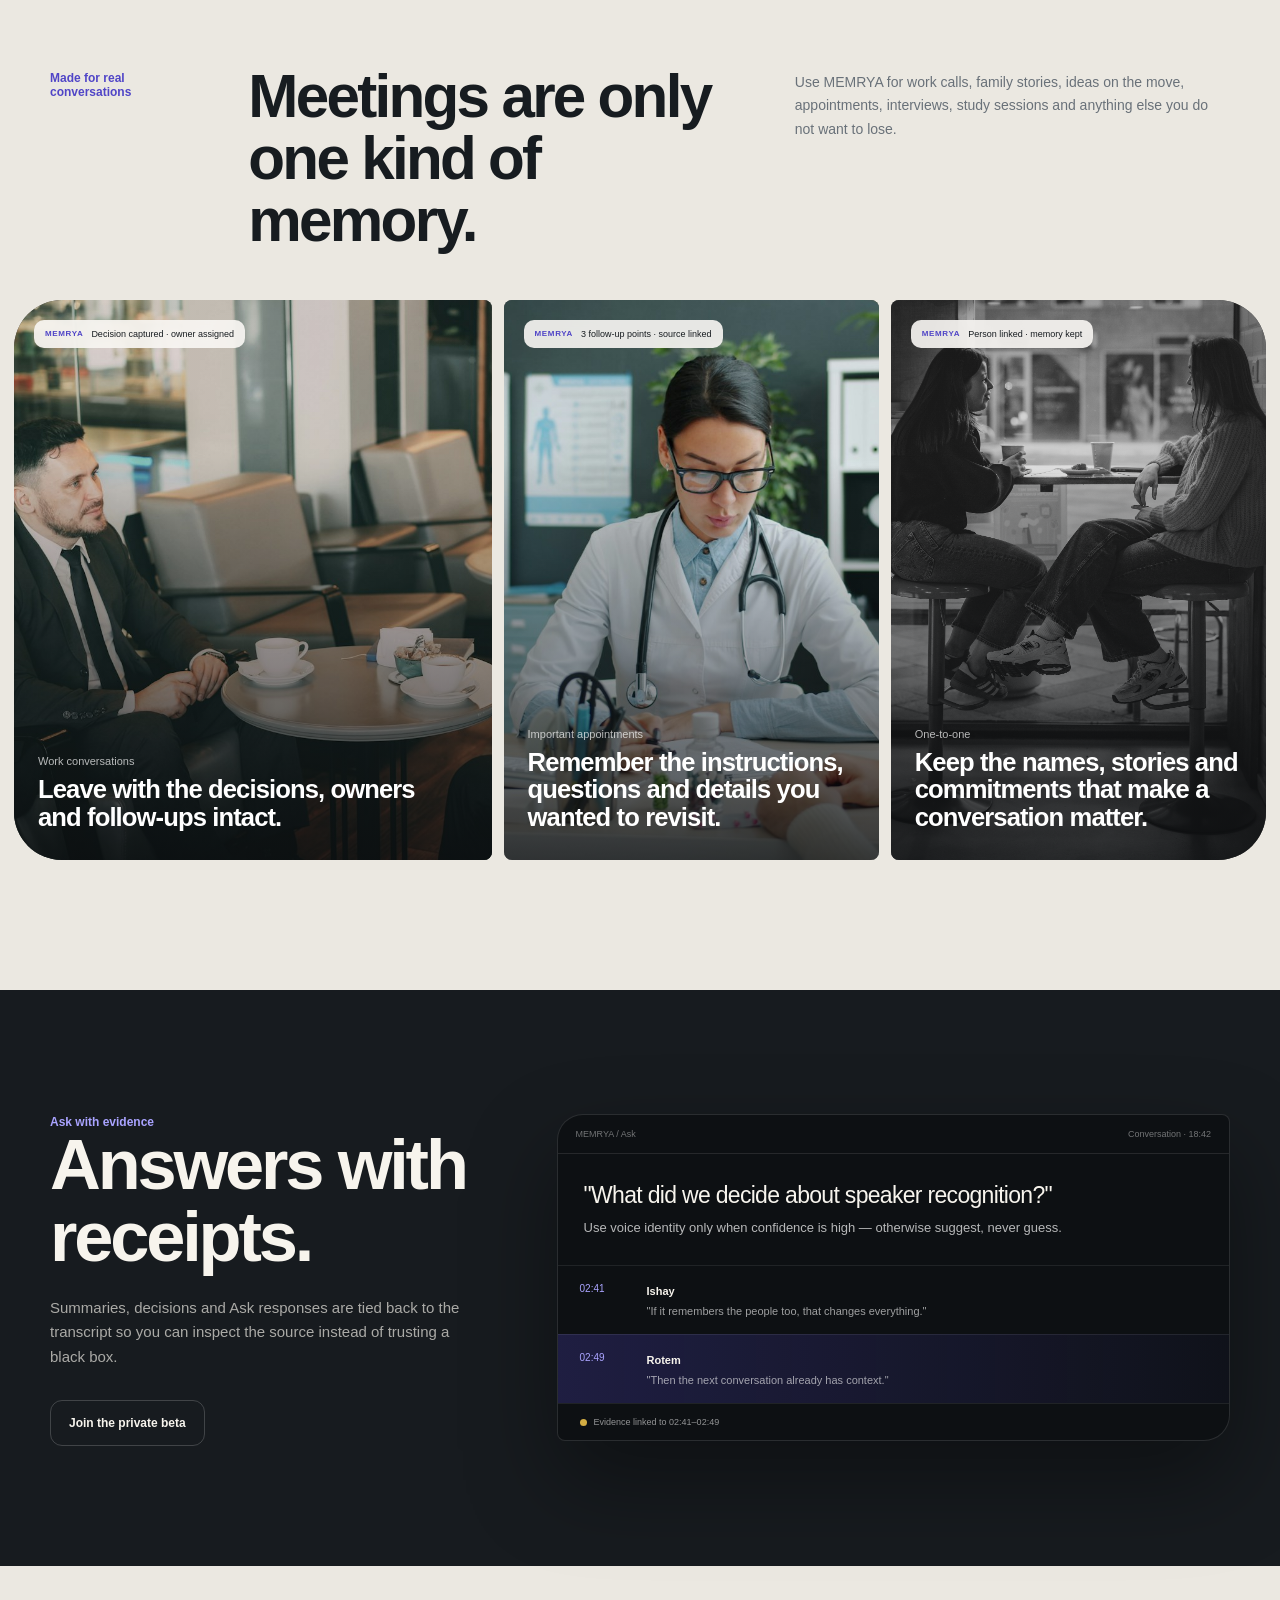
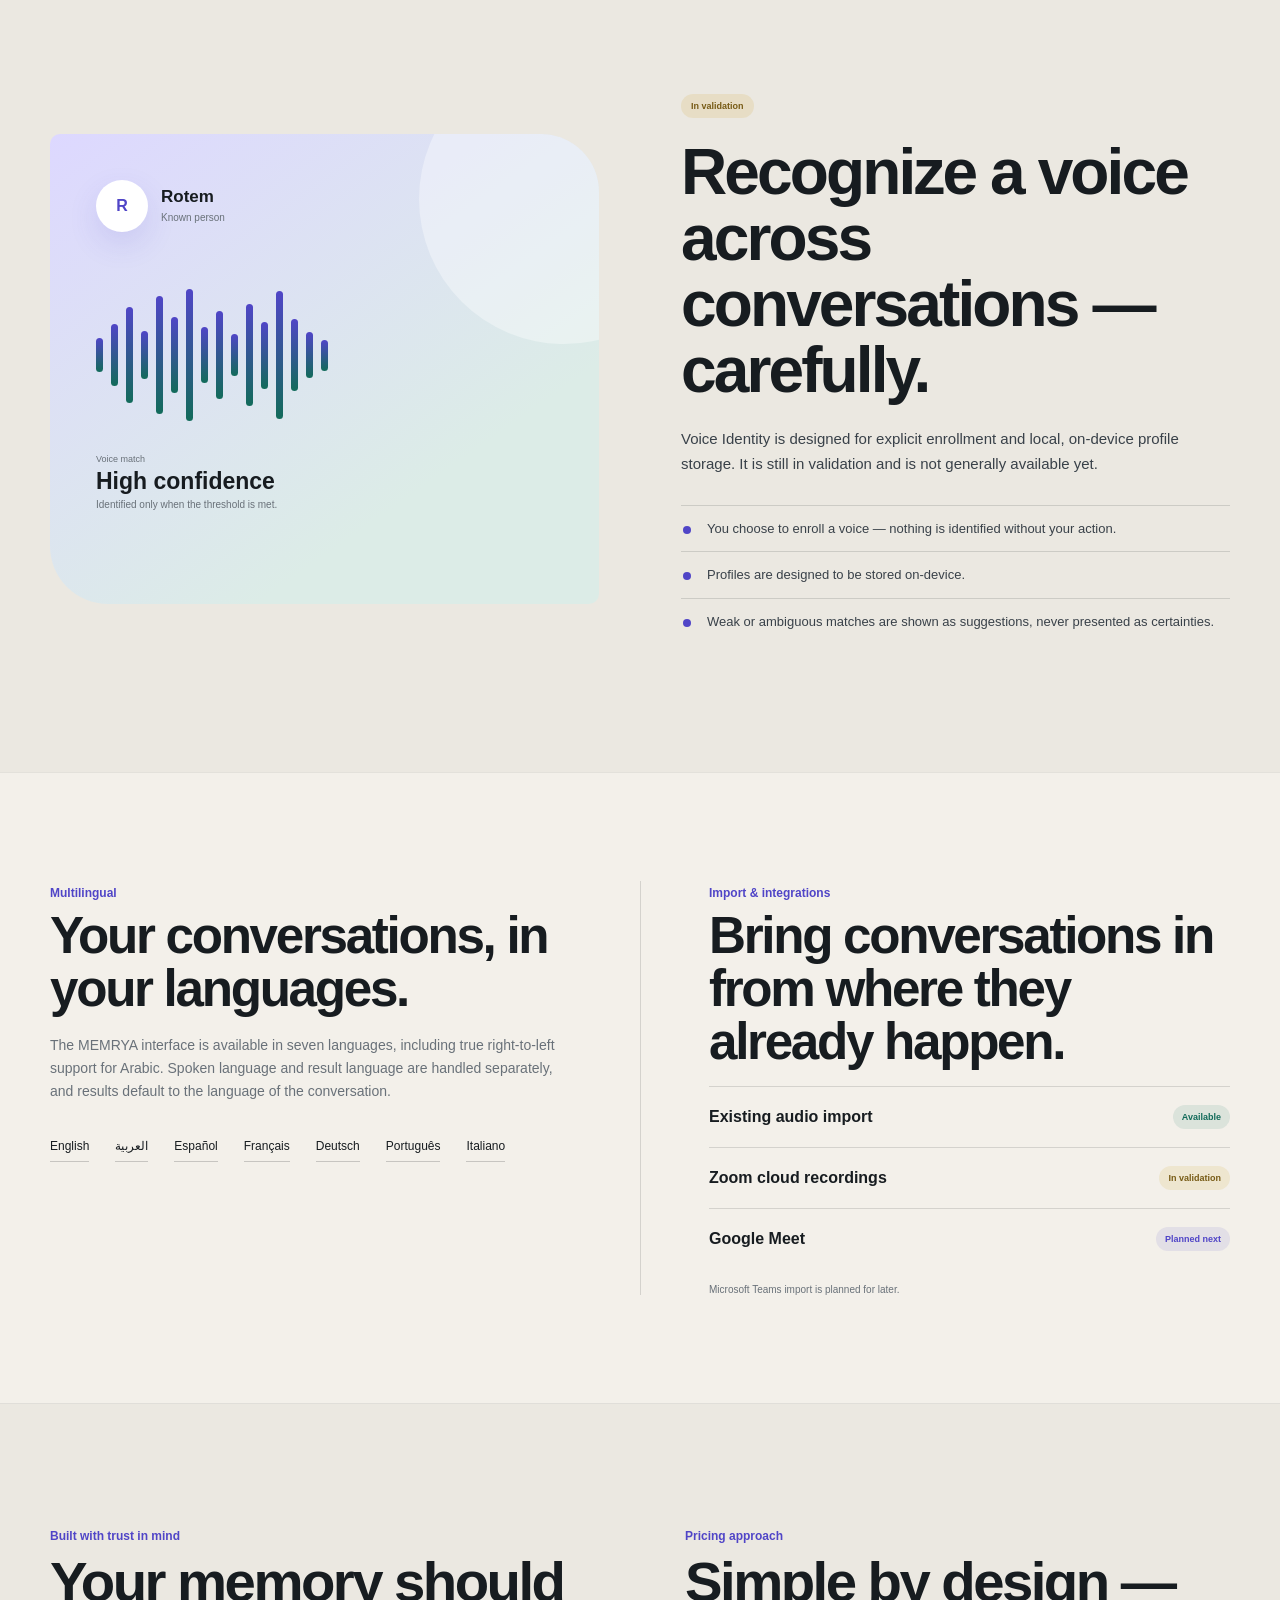
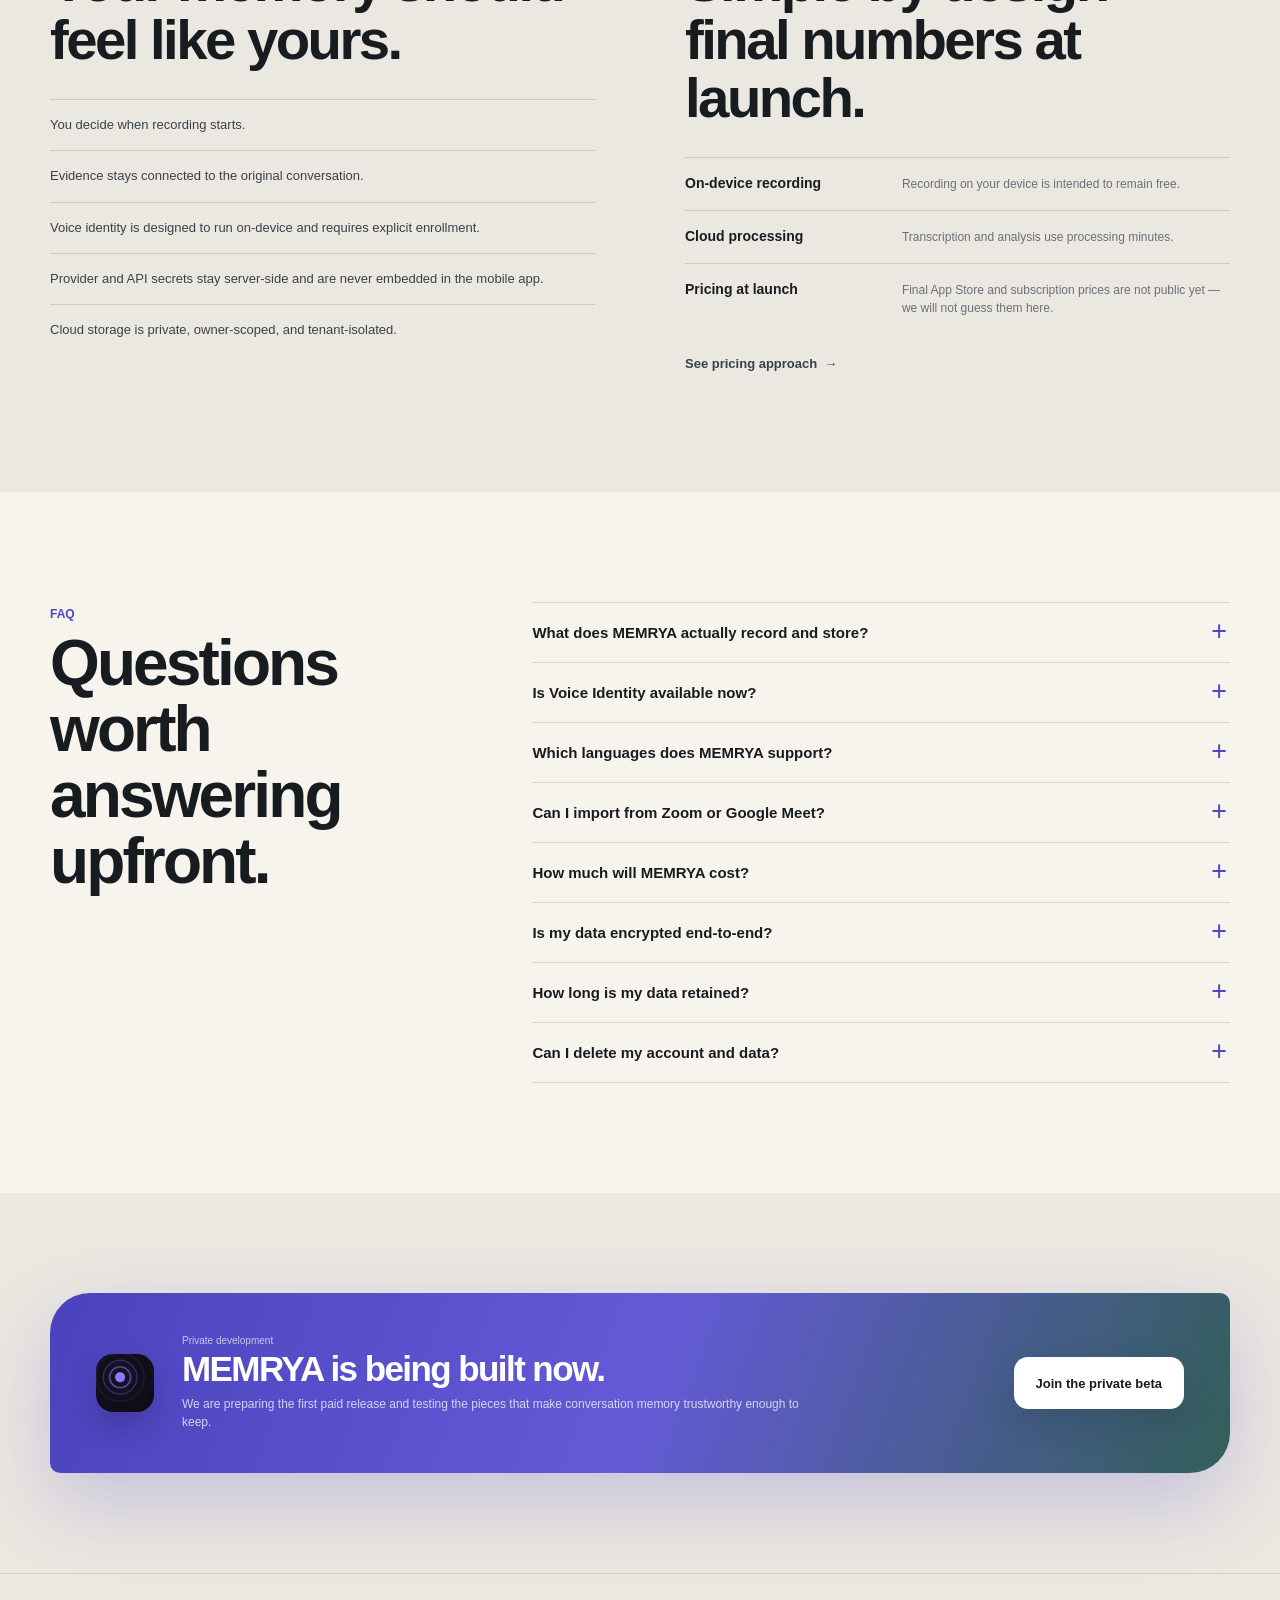
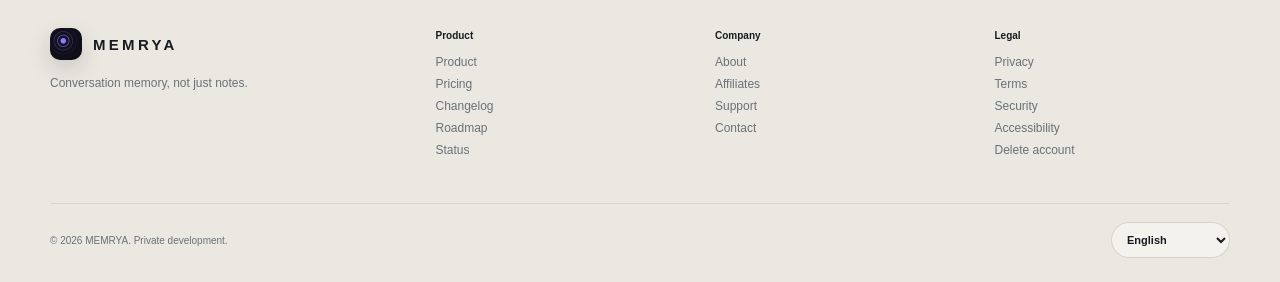
==== commit 2d570bad: "Fix site encoding and improve social sharing preview" ====
--- a/index.html
+++ b/index.html
@@ -8,18 +8,26 @@
   <meta name="referrer" content="no-referrer">
   <meta http-equiv="Content-Security-Policy" content="default-src 'self'; img-src 'self'; style-src 'self'; script-src 'self'; font-src 'self'; connect-src 'none'; object-src 'none'; base-uri 'none'; form-action 'none'; frame-src 'none'">
   <meta name="robots" content="index,follow,max-image-preview:large">
-  <meta property="og:title" content="MEMRYA ג€” Your conversations, remembered.">
-  <meta property="og:description" content="Conversation memory with speakers, evidence-backed answers and context you can return to.">
+  <meta property="og:title" content="MEMRYA | Your conversations, remembered.">
+  <meta property="og:description" content="Turn important conversations into searchable memory with speakers, summaries, decisions, tasks and evidence-backed answers.">
   <meta property="og:type" content="website">
+  <meta property="og:site_name" content="MEMRYA">
   <meta property="og:url" content="https://memrya.co/">
-  <meta property="og:image" content="https://memrya.co/assets/use-work.jpg">
+  <meta property="og:image" content="https://memrya.co/assets/og-memrya-v2.png">
+  <meta property="og:image:secure_url" content="https://memrya.co/assets/og-memrya-v2.png">
+  <meta property="og:image:width" content="1200">
+  <meta property="og:image:height" content="630">
+  <meta property="og:image:type" content="image/png">
+  <meta property="og:image:alt" content="MEMRYA — Your conversations, remembered.">
   <meta name="twitter:card" content="summary_large_image">
-  <meta name="twitter:title" content="MEMRYA ג€” Your conversations, remembered.">
-  <meta name="twitter:description" content="Conversation memory with speakers, evidence-backed answers and context you can return to.">
+  <meta name="twitter:title" content="MEMRYA | Your conversations, remembered.">
+  <meta name="twitter:description" content="Turn important conversations into searchable memory with speakers, summaries, decisions, tasks and evidence-backed answers.">
+  <meta name="twitter:image" content="https://memrya.co/assets/og-memrya-v2.png">
+  <meta name="twitter:image:alt" content="MEMRYA — Your conversations, remembered.">
   <link rel="canonical" href="https://memrya.co/">
   <link rel="icon" href="./assets/icon.png">
   <link rel="stylesheet" href="./styles.css">
-  <title>MEMRYA ג€” Your conversations, remembered.</title>
+  <title>MEMRYA | Your conversations, remembered.</title>
 </head>
 <body class="home-page">  <a class="skip-link" href="#main">Skip to content</a>
   <header class="site-header">
@@ -51,10 +59,10 @@
       <div class="hero-copy-v2">
         <p class="brand-note">MEMRYA / Conversation memory</p>
         <h1><span data-i18n="hero.title1">Your conversations,</span><br><span data-i18n="hero.title2">remembered.</span></h1>
-        <p class="hero-lede" data-i18n="hero.lede">Record or import a conversation. MEMRYA turns it into a searchable memory ג€” with transcript, summary, decisions, tasks, people and evidence you can come back to.</p>
+        <p class="hero-lede" data-i18n="hero.lede">Record or import a conversation. MEMRYA turns it into a searchable memory — with transcript, summary, decisions, tasks, people and evidence you can come back to.</p>
         <div class="hero-actions">
           <a class="primary-btn" href="mailto:dev@memrya.co?subject=MEMRYA%20private%20beta" data-i18n="hero.cta">Join the private beta</a>
-          <a class="quiet-link" href="#product"><span data-i18n="hero.seeMore">See what MEMRYA remembers</span><span aria-hidden="true">ג†“</span></a>
+          <a class="quiet-link" href="#product"><span data-i18n="hero.seeMore">See what MEMRYA remembers</span><span aria-hidden="true">↓</span></a>
         </div>
         <div class="hero-proof" aria-label="Product capabilities">
           <span data-i18n="hero.proof2">Speaker diarization</span>
@@ -68,7 +76,7 @@
           <figcaption><strong>Conversation in progress</strong><span>MEMRYA keeps the context, not just the audio.</span></figcaption>
         </figure>        <div class="iphone-frame">
           <div class="iphone-island" aria-hidden="true"></div>
-          <div class="iphone-status"><span>19:24</span><span>5G&nbsp;&nbsp;ג€¢ג€¢ג€¢</span></div>
+          <div class="iphone-status"><span>19:24</span><span>5G&nbsp;&nbsp;•••</span></div>
           <div class="iphone-content">
             <div class="memory-head">
               <span data-i18n="hero.phoneLabel">LIVE MEMORY</span>
@@ -86,8 +94,8 @@
             <div class="ask-mini">
               <span data-i18n="hero.askKicker">ASK MEMRYA</span>
               <strong data-i18n="hero.askQuestion">"What did we decide about speaker recognition?"</strong>
-              <p data-i18n="hero.askAnswer">Use voice identity only when confidence is high ג€” otherwise suggest, never guess.</p>
-              <small><i></i><span data-i18n="hero.evidenceLabel">Evidence linked to 02:41ג€“02:49</span></small>
+              <p data-i18n="hero.askAnswer">Use voice identity only when confidence is high — otherwise suggest, never guess.</p>
+              <small><i></i><span data-i18n="hero.evidenceLabel">Evidence linked to 02:41–02:49</span></small>
             </div>
           </div>
           <div class="iphone-home" aria-hidden="true"></div>
@@ -108,7 +116,7 @@
           <h2 data-i18n="howitworks.title">From conversation to memory in four steps.</h2>
         </div>
         <div class="process-line">
-          <article><b>01</b><h3 data-i18n="howitworks.step1Title">Capture the conversation</h3><p data-i18n="howitworks.step1Desc">Record on your iPhone or import existing audio ג€” recording on device stays free.</p></article>
+          <article><b>01</b><h3 data-i18n="howitworks.step1Title">Capture the conversation</h3><p data-i18n="howitworks.step1Desc">Record on your iPhone or import existing audio — recording on device stays free.</p></article>
           <article><b>02</b><h3 data-i18n="howitworks.step2Title">Understand what mattered</h3><p data-i18n="howitworks.step2Desc">Cloud processing transcribes and analyzes the conversation using processing minutes.</p></article>
           <article><b>03</b><h3 data-i18n="howitworks.step3Title">Remember people and context</h3><p data-i18n="howitworks.step3Desc">Speakers, decisions and open questions are organized so nothing gets lost.</p></article>
           <article><b>04</b><h3 data-i18n="howitworks.step4Title">Ask across your past</h3><p data-i18n="howitworks.step4Desc">Ask a question and get an answer grounded in the original transcript, with evidence.</p></article>
@@ -125,19 +133,19 @@
           <img src="./assets/use-work.jpg" loading="lazy" alt="Two professionals talking across a table">
           <div class="story-shade"></div>
           <div class="story-copy"><span data-i18n="usecases.morningTitle">At work</span><h3 data-i18n="usecases.morningDesc">Leave the conversation with decisions, owners and follow-ups intact.</h3></div>
-          <div class="memory-tag"><b>MEMRYA</b><span>Decision captured ֲ· owner assigned</span></div>
+          <div class="memory-tag"><b>MEMRYA</b><span>Decision captured · owner assigned</span></div>
         </article>
         <article class="story-panel story-health">
           <img src="./assets/use-health.jpg" loading="lazy" alt="Doctor speaking with a patient during an appointment">
           <div class="story-shade"></div>
           <div class="story-copy"><span data-i18n="usecases.middayTitle">Important appointments</span><h3 data-i18n="usecases.middayDesc">Remember the instructions, questions and details you wanted to revisit.</h3></div>
-          <div class="memory-tag"><b>MEMRYA</b><span>3 follow-up points ֲ· source linked</span></div>
+          <div class="memory-tag"><b>MEMRYA</b><span>3 follow-up points · source linked</span></div>
         </article>
         <article class="story-panel story-life">
           <img src="./assets/use-life.jpg" loading="lazy" alt="Two people having a personal conversation at a cafe">
           <div class="story-shade"></div>
           <div class="story-copy"><span data-i18n="usecases.eveningTitle">One-to-one</span><h3 data-i18n="usecases.eveningDesc">Keep the names, stories and commitments that make a conversation matter.</h3></div>
-          <div class="memory-tag"><b>MEMRYA</b><span>Person linked ֲ· memory kept</span></div>
+          <div class="memory-tag"><b>MEMRYA</b><span>Person linked · memory kept</span></div>
         </article>
       </div>
     </section>    <section class="product-demo">
@@ -149,9 +157,9 @@
           <a class="mid-cta" href="mailto:dev@memrya.co?subject=MEMRYA%20private%20beta" data-i18n="hero.cta">Join the private beta</a>
         </div>
         <div class="evidence-console">
-          <div class="console-top"><span>MEMRYA / Ask</span><span>Conversation ֲ· 18:42</span></div>
+          <div class="console-top"><span>MEMRYA / Ask</span><span>Conversation · 18:42</span></div>
           <div class="console-question" data-i18n="hero.askQuestion">"What did we decide about speaker recognition?"</div>
-          <div class="console-answer" data-i18n="hero.askAnswer">Use voice identity only when confidence is high ג€” otherwise suggest, never guess.</div>
+          <div class="console-answer" data-i18n="hero.askAnswer">Use voice identity only when confidence is high — otherwise suggest, never guess.</div>
           <div class="source-line">
             <span class="source-time">02:41</span>
             <div><strong data-i18n="hero.speakerAName">Ishay</strong><p data-i18n="hero.speakerAQuote">"If it remembers the people too, that changes everything."</p></div>
@@ -160,7 +168,7 @@
             <span class="source-time">02:49</span>
             <div><strong data-i18n="hero.speakerBName">Rotem</strong><p data-i18n="hero.speakerBQuote">"Then the next conversation already has context."</p></div>
           </div>
-          <div class="evidence-foot"><i></i><span data-i18n="hero.evidenceLabel">Evidence linked to 02:41ג€“02:49</span></div>
+          <div class="evidence-foot"><i></i><span data-i18n="hero.evidenceLabel">Evidence linked to 02:41–02:49</span></div>
         </div>
       </div>
     </section>    <section class="identity-section">
@@ -177,10 +185,10 @@
         </div>
         <div class="identity-copy">
           <div class="validation-badge" data-i18n="voice.badge">In validation</div>
-          <h2 data-i18n="voice.title">Recognize a voice across conversations ג€” carefully.</h2>
+          <h2 data-i18n="voice.title">Recognize a voice across conversations — carefully.</h2>
           <p data-i18n="voice.desc">Voice Identity is designed for explicit enrollment and local, on-device profile storage. It is still in validation and is not generally available yet.</p>
           <ul>
-            <li data-i18n="voice.point1">You choose to enroll a voice ג€” nothing is identified without your action.</li>
+            <li data-i18n="voice.point1">You choose to enroll a voice — nothing is identified without your action.</li>
             <li data-i18n="voice.point2">Profiles are designed to be stored on-device.</li>
             <li data-i18n="voice.point3">Weak or ambiguous matches are shown as suggestions, never presented as certainties.</li>
           </ul>
@@ -192,7 +200,7 @@
           <p data-i18n="multilingual.eyebrow">Multilingual</p>
           <h2 data-i18n="multilingual.title">Your conversations, in your languages.</h2>
           <p data-i18n="multilingual.desc">The MEMRYA interface is available in seven languages, including true right-to-left support for Arabic. Spoken language and result language are handled separately, and results default to the language of the conversation.</p>
-          <div class="language-list"><span>English</span><span>״§„״¹״±״¨״©</span><span>Espaֳ±ol</span><span>Franֳ§ais</span><span>Deutsch</span><span>Portuguֳ×s</span><span>Italiano</span></div>
+          <div class="language-list"><span>English</span><span>العربية</span><span>Español</span><span>Français</span><span>Deutsch</span><span>Português</span><span>Italiano</span></div>
         </div>
         <div class="integration-feature">
           <p data-i18n="integrations.eyebrow">Import & integrations</p>
@@ -218,11 +226,11 @@
         </div>
         <div class="pricing-column">
           <p data-i18n="pricing.eyebrow">Pricing approach</p>
-          <h2 data-i18n="pricing.title">Simple by design ג€” final numbers at launch.</h2>
+          <h2 data-i18n="pricing.title">Simple by design — final numbers at launch.</h2>
           <div class="price-line"><strong data-i18n="pricing.onDeviceTitle">On-device recording</strong><span data-i18n="pricing.onDeviceDesc">Recording on your device is intended to remain free.</span></div>
           <div class="price-line"><strong data-i18n="pricing.cloudTitle">Cloud processing</strong><span data-i18n="pricing.cloudDesc">Transcription and analysis use processing minutes.</span></div>
-          <div class="price-line"><strong data-i18n="pricing.launchTitle">Pricing at launch</strong><span data-i18n="pricing.launchDesc">Final App Store and subscription prices are not public yet ג€” we will not guess them here.</span></div>
-          <a class="quiet-link" href="./pricing.html">See pricing approach <span aria-hidden="true">ג†’</span></a>
+          <div class="price-line"><strong data-i18n="pricing.launchTitle">Pricing at launch</strong><span data-i18n="pricing.launchDesc">Final App Store and subscription prices are not public yet — we will not guess them here.</span></div>
+          <a class="quiet-link" href="./pricing.html">See pricing approach <span aria-hidden="true">→</span></a>
         </div>
       </div>
     </section>    <section class="faq-section-v2" id="faq">
@@ -260,7 +268,7 @@
       <div><h4 data-i18n="footer.colCompany">Company</h4><a href="./about.html" data-i18n="nav.about">About</a><a href="./affiliates.html" data-i18n="footer.affiliates">Affiliates</a><a href="./support.html" data-i18n="footer.support">Support</a><a href="mailto:dev@memrya.co" data-i18n="nav.contact">Contact</a></div>
       <div><h4 data-i18n="footer.colLegal">Legal</h4><a href="./privacy.html" data-i18n="footer.privacy">Privacy</a><a href="./terms.html" data-i18n="footer.terms">Terms</a><a href="./security.html" data-i18n="footer.security">Security</a><a href="./accessibility.html" data-i18n="footer.accessibility">Accessibility</a><a href="./delete-account.html" data-i18n="footer.deleteAccount">Delete account</a></div>
     </div>
-    <div class="shell footer-bottom"><p data-i18n="footer.copyright">ֲ© 2026 MEMRYA. Private development.</p><label class="locale-switch footer-locale"><span class="sr-only" data-i18n="langswitch.label">Language</span><select class="locale-switch-control" aria-label="Language"></select></label></div>
+    <div class="shell footer-bottom"><p data-i18n="footer.copyright">© 2026 MEMRYA. Private development.</p><label class="locale-switch footer-locale"><span class="sr-only" data-i18n="langswitch.label">Language</span><select class="locale-switch-control" aria-label="Language"></select></label></div>
   </footer>
   <script src="./i18n.js" defer></script>
   <script src="./script.js" defer></script>
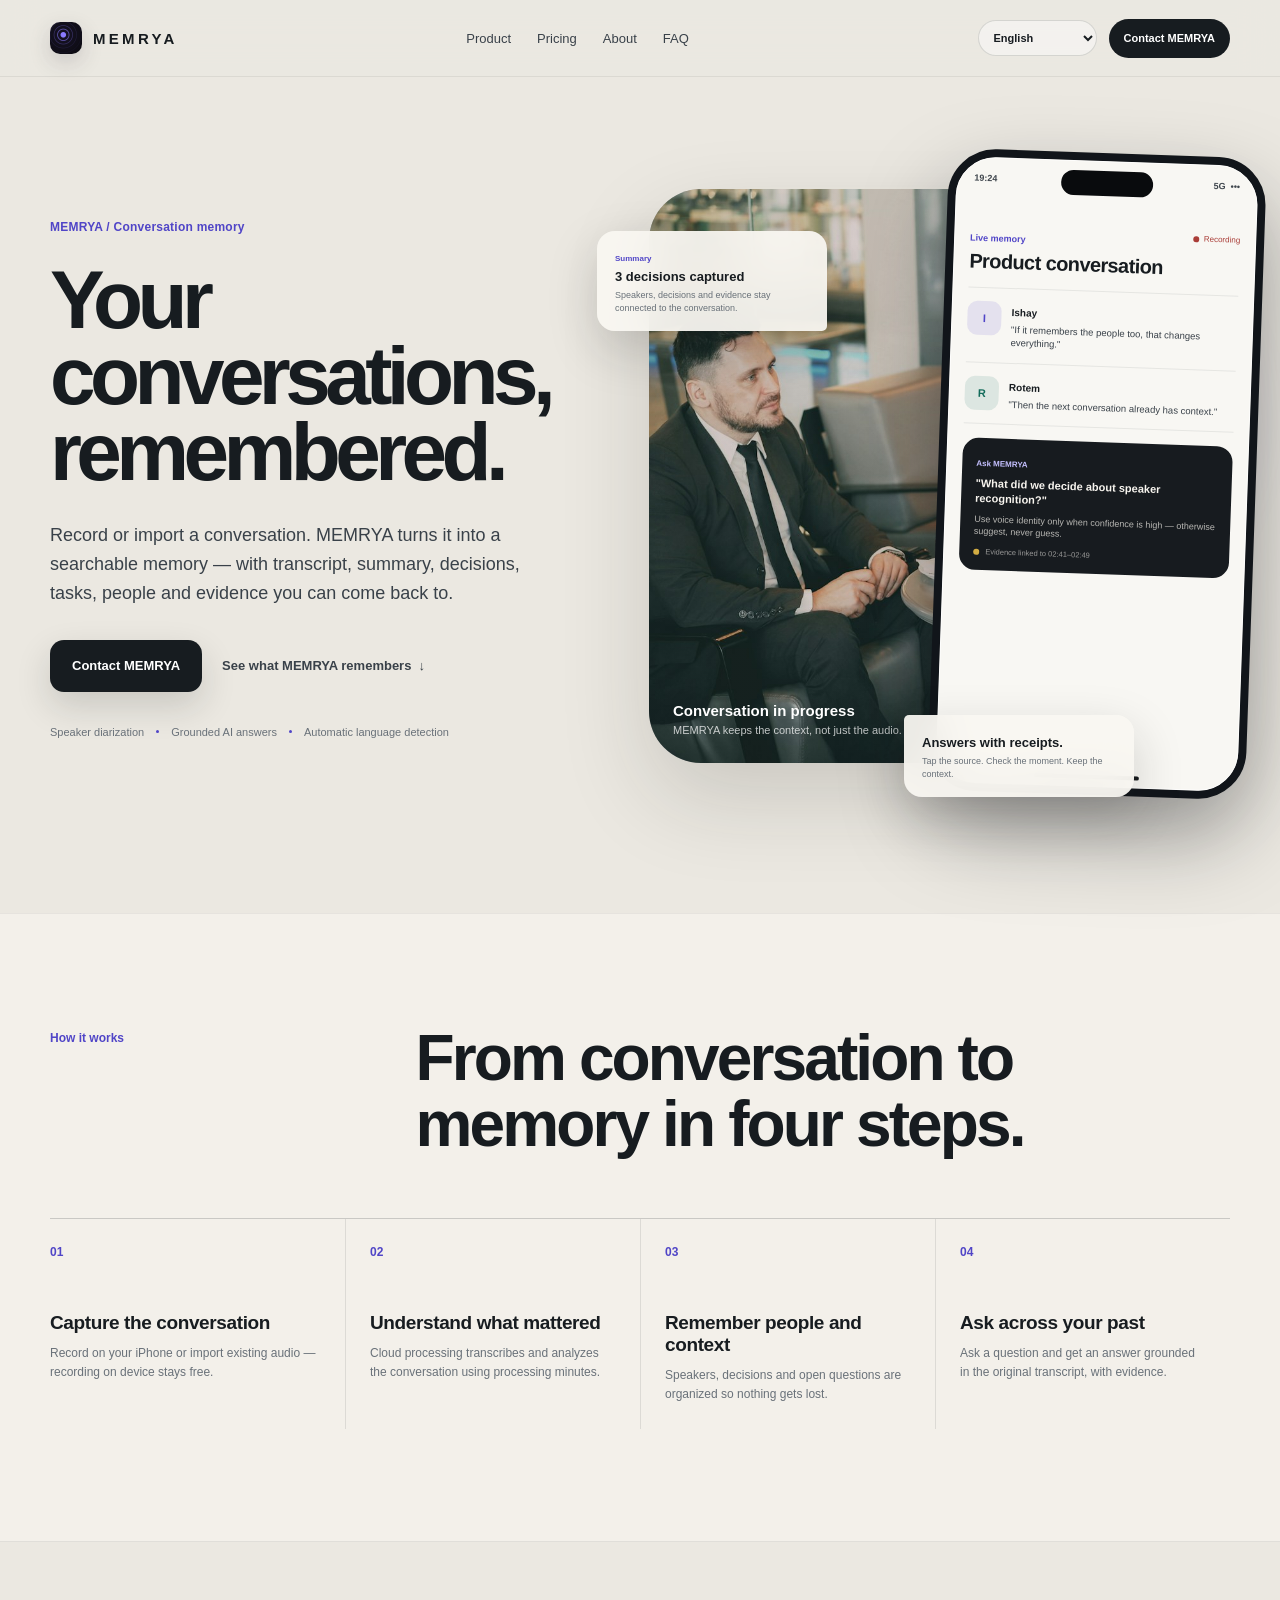
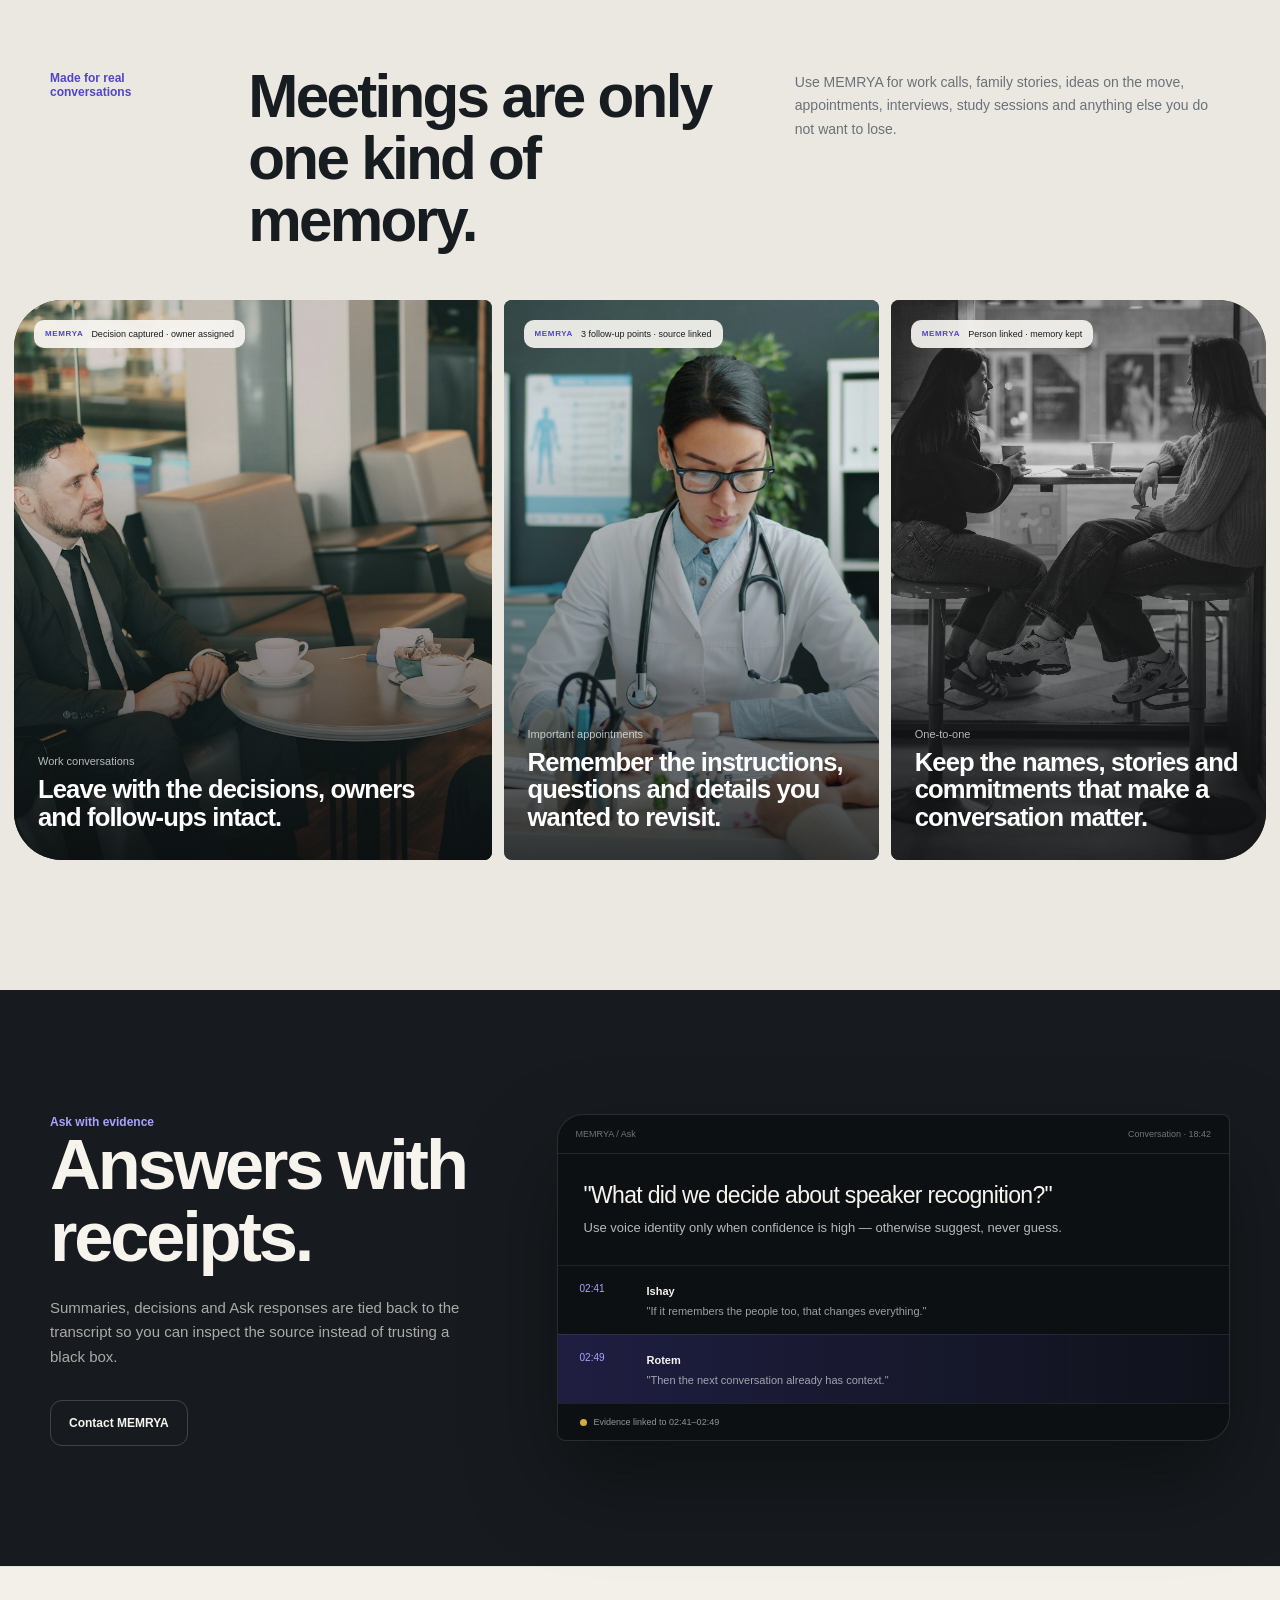
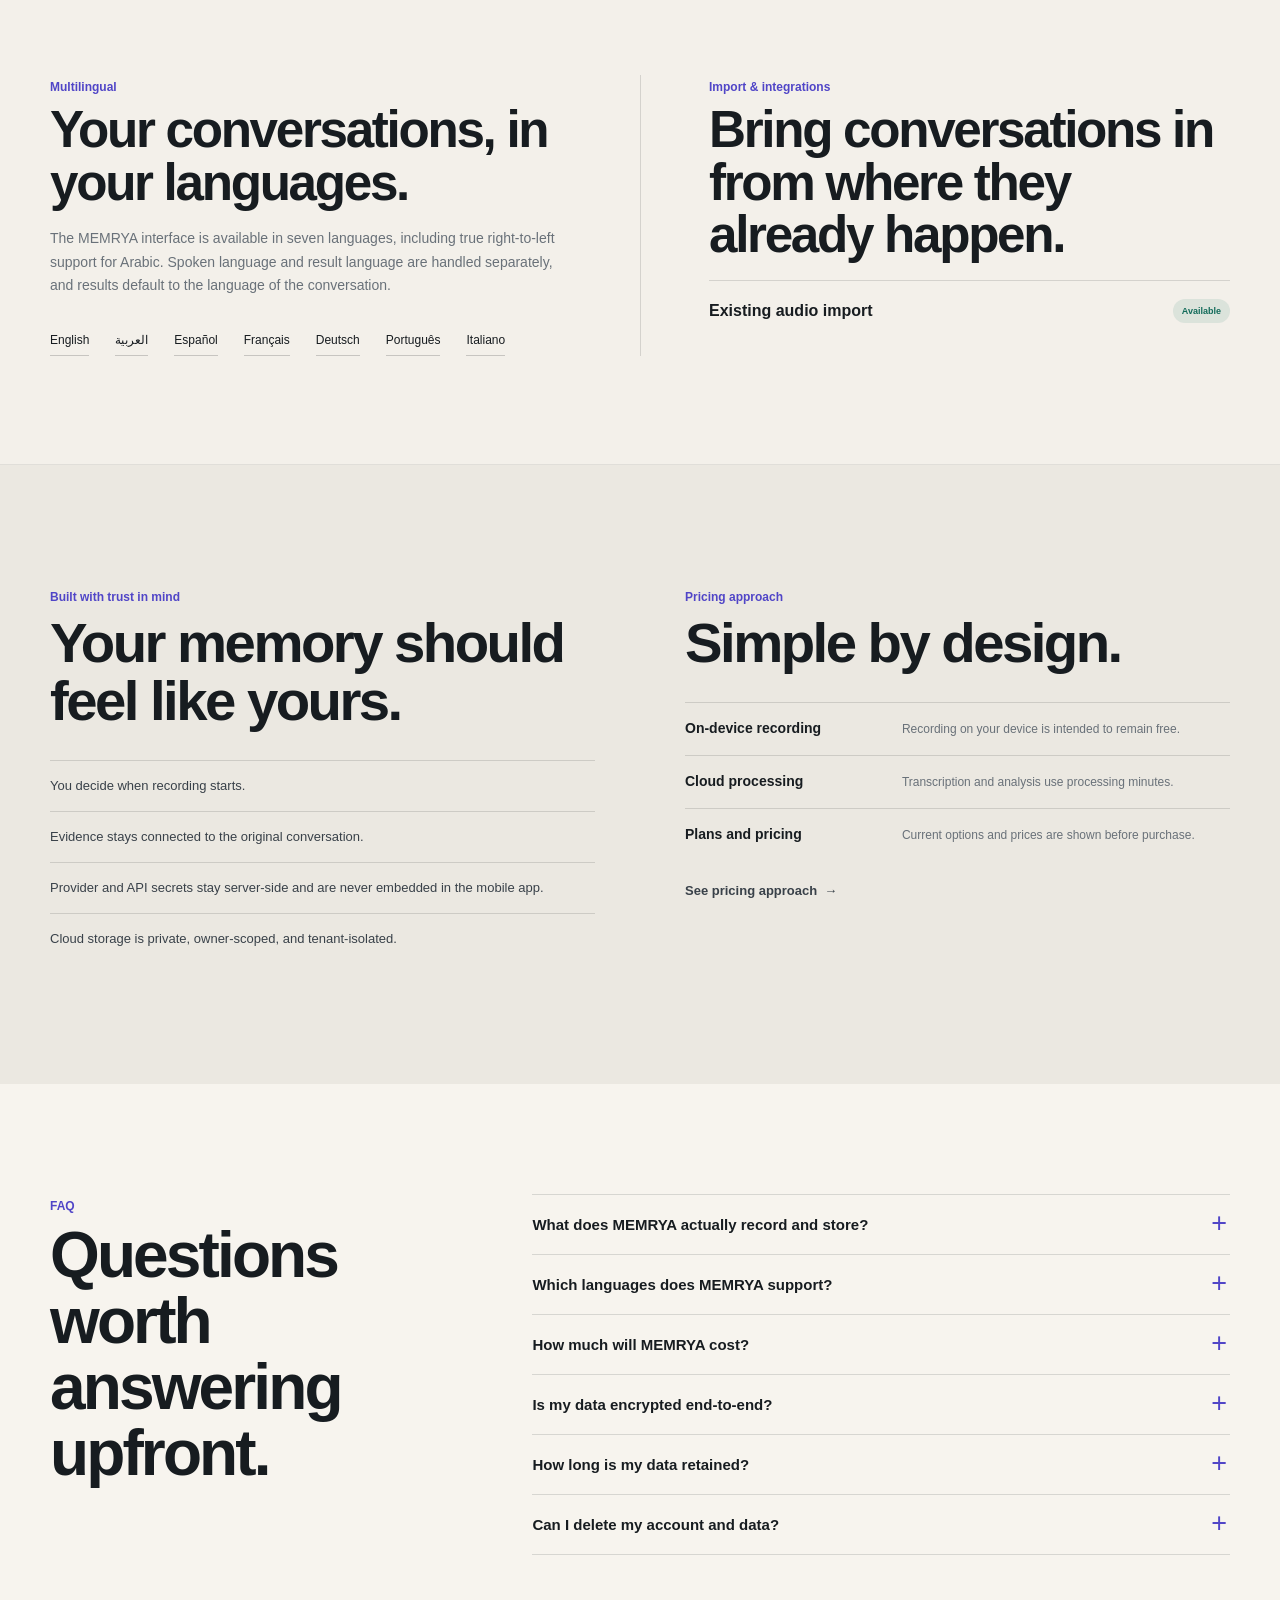
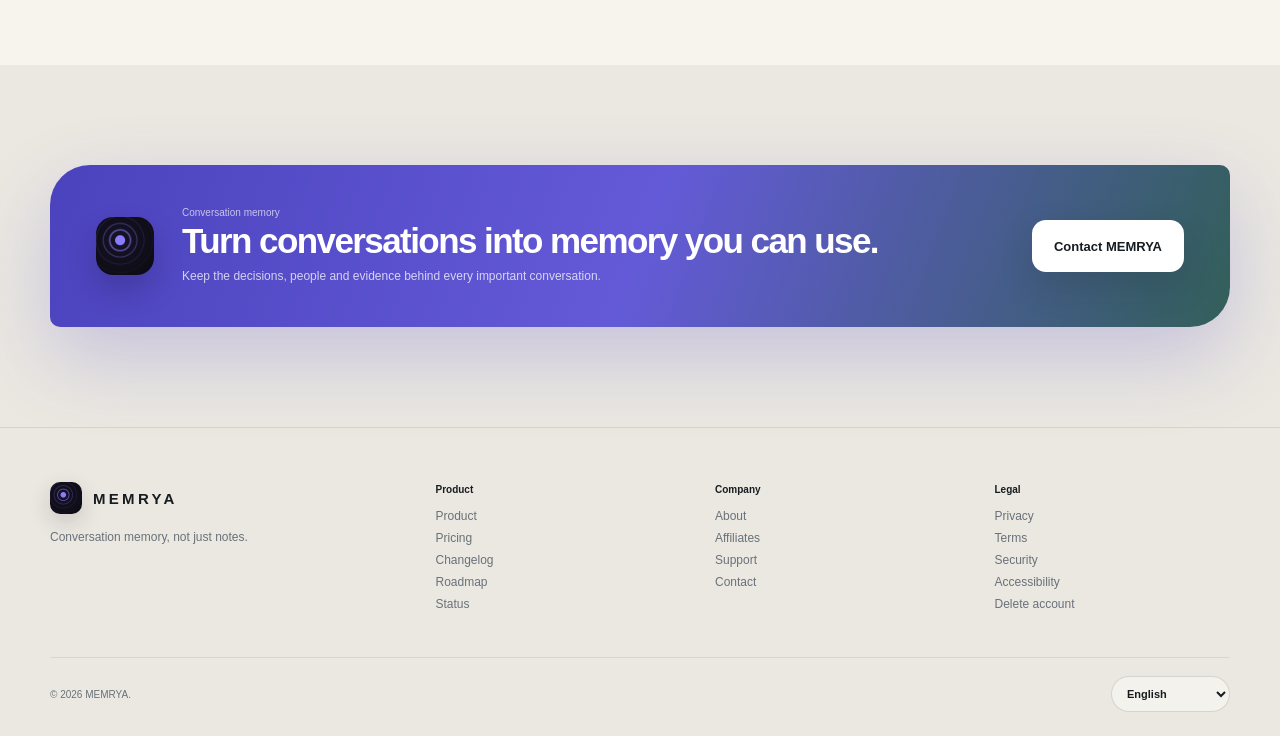
==== commit 894b800e: "Remove prelaunch framing from public site" ====
--- a/index.html
+++ b/index.html
@@ -43,12 +43,11 @@
         <a href="#faq" data-i18n="nav.faq">FAQ</a>
       </nav>
       <div class="nav-actions">
-        <span class="status-line"><i></i><span data-i18n="nav.status">Private development</span></span>
         <label class="locale-switch">
           <span class="sr-only" data-i18n="langswitch.label">Language</span>
           <select id="locale-switch" aria-label="Language"></select>
         </label>
-        <a class="nav-cta" href="mailto:dev@memrya.co?subject=MEMRYA%20private%20beta" data-i18n="hero.cta">Join the private beta</a>
+        <a class="nav-cta" href="mailto:dev@memrya.co?subject=MEMRYA%20inquiry" data-i18n="hero.cta">Contact MEMRYA</a>
       </div>
       <button class="nav-toggle" type="button" aria-controls="primary-nav" aria-expanded="false" aria-label="Open menu">
         <span></span><span></span>
@@ -61,7 +60,7 @@
         <h1><span data-i18n="hero.title1">Your conversations,</span><br><span data-i18n="hero.title2">remembered.</span></h1>
         <p class="hero-lede" data-i18n="hero.lede">Record or import a conversation. MEMRYA turns it into a searchable memory — with transcript, summary, decisions, tasks, people and evidence you can come back to.</p>
         <div class="hero-actions">
-          <a class="primary-btn" href="mailto:dev@memrya.co?subject=MEMRYA%20private%20beta" data-i18n="hero.cta">Join the private beta</a>
+          <a class="primary-btn" href="mailto:dev@memrya.co?subject=MEMRYA%20inquiry" data-i18n="hero.cta">Contact MEMRYA</a>
           <a class="quiet-link" href="#product"><span data-i18n="hero.seeMore">See what MEMRYA remembers</span><span aria-hidden="true">↓</span></a>
         </div>
         <div class="hero-proof" aria-label="Product capabilities">
@@ -102,7 +101,7 @@
         </div>        <div class="hero-memory-card hero-memory-summary">
           <span data-i18n="hero.summaryKicker">SUMMARY</span>
           <strong data-i18n="hero.summaryTitle">3 decisions captured</strong>
-          <p data-i18n="hero.summaryText">Voice identity, language preference and Zoom remain launch priorities.</p>
+          <p data-i18n="hero.summaryText">Speakers, decisions and evidence stay connected to the conversation.</p>
         </div>
         <div class="hero-memory-card hero-memory-proof">
           <strong data-i18n="features.card2Title">Answers with receipts.</strong>
@@ -154,7 +153,7 @@
           <p>Ask with evidence</p>
           <h2 data-i18n="features.card2Title">Answers with receipts.</h2>
           <p data-i18n="features.card2Desc">Summaries, decisions and Ask responses are tied back to the transcript so you can inspect the source instead of trusting a black box.</p>
-          <a class="mid-cta" href="mailto:dev@memrya.co?subject=MEMRYA%20private%20beta" data-i18n="hero.cta">Join the private beta</a>
+          <a class="mid-cta" href="mailto:dev@memrya.co?subject=MEMRYA%20inquiry" data-i18n="hero.cta">Contact MEMRYA</a>
         </div>
         <div class="evidence-console">
           <div class="console-top"><span>MEMRYA / Ask</span><span>Conversation · 18:42</span></div>
@@ -171,29 +170,6 @@
           <div class="evidence-foot"><i></i><span data-i18n="hero.evidenceLabel">Evidence linked to 02:41–02:49</span></div>
         </div>
       </div>
-    </section>    <section class="identity-section">
-      <div class="shell identity-grid">
-        <div class="identity-visual" aria-label="Voice Identity concept">
-          <div class="voice-person">
-            <div class="voice-face">R</div>
-            <div><strong>Rotem</strong><span>Known person</span></div>
-          </div>
-          <div class="waveform" aria-hidden="true">
-            <i></i><i></i><i></i><i></i><i></i><i></i><i></i><i></i><i></i><i></i><i></i><i></i><i></i><i></i><i></i><i></i>
-          </div>
-          <div class="match-result"><span>Voice match</span><strong>High confidence</strong><small>Identified only when the threshold is met.</small></div>
-        </div>
-        <div class="identity-copy">
-          <div class="validation-badge" data-i18n="voice.badge">In validation</div>
-          <h2 data-i18n="voice.title">Recognize a voice across conversations — carefully.</h2>
-          <p data-i18n="voice.desc">Voice Identity is designed for explicit enrollment and local, on-device profile storage. It is still in validation and is not generally available yet.</p>
-          <ul>
-            <li data-i18n="voice.point1">You choose to enroll a voice — nothing is identified without your action.</li>
-            <li data-i18n="voice.point2">Profiles are designed to be stored on-device.</li>
-            <li data-i18n="voice.point3">Weak or ambiguous matches are shown as suggestions, never presented as certainties.</li>
-          </ul>
-        </div>
-      </div>
     </section>    <section class="language-integrations">
       <div class="shell dual-feature">
         <div class="language-feature">
@@ -206,9 +182,6 @@
           <p data-i18n="integrations.eyebrow">Import & integrations</p>
           <h2 data-i18n="integrations.title">Bring conversations in from where they already happen.</h2>
           <div class="integration-row"><strong data-i18n="integrations.audioTitle">Existing audio import</strong><span class="state live" data-i18n="integrations.audioBadge">Available</span></div>
-          <div class="integration-row"><strong data-i18n="integrations.zoomTitle">Zoom cloud recordings</strong><span class="state validation" data-i18n="integrations.zoomBadge">In validation</span></div>
-          <div class="integration-row"><strong data-i18n="integrations.meetTitle">Google Meet</strong><span class="state planned" data-i18n="integrations.meetBadge">Planned next</span></div>
-          <small data-i18n="integrations.teamsNote">Microsoft Teams import is planned for later.</small>
         </div>
       </div>
     </section>    <section class="trust-pricing">
@@ -219,17 +192,16 @@
           <ul class="trust-lines">
             <li data-i18n="trust.point1">You decide when recording starts.</li>
             <li data-i18n="trust.point2">Evidence stays connected to the original conversation.</li>
-            <li data-i18n="trust.point3">Voice identity is designed to run on-device and requires explicit enrollment.</li>
             <li data-i18n="trust.point4">Provider and API secrets stay server-side and are never embedded in the mobile app.</li>
             <li data-i18n="trust.point5">Cloud storage is private, owner-scoped, and tenant-isolated.</li>
           </ul>
         </div>
         <div class="pricing-column">
           <p data-i18n="pricing.eyebrow">Pricing approach</p>
-          <h2 data-i18n="pricing.title">Simple by design — final numbers at launch.</h2>
+          <h2 data-i18n="pricing.title">Simple by design.</h2>
           <div class="price-line"><strong data-i18n="pricing.onDeviceTitle">On-device recording</strong><span data-i18n="pricing.onDeviceDesc">Recording on your device is intended to remain free.</span></div>
           <div class="price-line"><strong data-i18n="pricing.cloudTitle">Cloud processing</strong><span data-i18n="pricing.cloudDesc">Transcription and analysis use processing minutes.</span></div>
-          <div class="price-line"><strong data-i18n="pricing.launchTitle">Pricing at launch</strong><span data-i18n="pricing.launchDesc">Final App Store and subscription prices are not public yet — we will not guess them here.</span></div>
+          <div class="price-line"><strong data-i18n="pricing.launchTitle">Plans and pricing</strong><span data-i18n="pricing.launchDesc">Current options and prices are shown before purchase.</span></div>
           <a class="quiet-link" href="./pricing.html">See pricing approach <span aria-hidden="true">→</span></a>
         </div>
       </div>
@@ -238,24 +210,22 @@
         <div class="faq-heading"><p data-i18n="faq.eyebrow">FAQ</p><h2 data-i18n="faq.title">Questions worth answering upfront.</h2></div>
         <div class="faq-list">
           <details><summary data-i18n="faq.q1">What does MEMRYA actually record and store?</summary><p data-i18n="faq.a1">MEMRYA turns a recorded or imported conversation into a transcript, summary, decisions, people and evidence you can search later. Cloud storage is private and access is owner-scoped.</p></details>
-          <details><summary data-i18n="faq.q2">Is Voice Identity available now?</summary><p data-i18n="faq.a2">Not yet. Voice Identity is designed for explicit enrollment and on-device profile storage, and it is still in validation. Weak or ambiguous matches are shown as suggestions, never guesses.</p></details>
           <details><summary data-i18n="faq.q3">Which languages does MEMRYA support?</summary><p data-i18n="faq.a3">The interface is available in English, Arabic, Spanish, French, German, Portuguese and Italian, with true right-to-left layout for Arabic. The processing providers behind transcription cover a broader set of languages, though quality is not equal across every one of them.</p></details>
-          <details><summary data-i18n="faq.q4">Can I import from Zoom or Google Meet?</summary><p data-i18n="faq.a4">Zoom cloud-recording import architecture exists but is not yet publicly enabled. Google Meet is planned after Zoom, and Microsoft Teams later. Importing existing audio you already have works today.</p></details>
           <details><summary data-i18n="faq.q5">How much will MEMRYA cost?</summary><p data-i18n="faq.a5">Recording on device is intended to stay free. Cloud processing uses processing minutes. Final App Store and subscription pricing has not been set publicly yet.</p></details>
           <details><summary data-i18n="faq.q6">Is my data encrypted end-to-end?</summary><p data-i18n="faq.a6">We do not claim end-to-end encryption. Cloud storage is private and access-scoped to your account, provider secrets stay server-side, and tenant isolation is a product invariant.</p></details>
-          <details><summary data-i18n="faq.q7">How long is my data retained?</summary><p data-i18n="faq.a7">Final retention and legal policy is still being completed ahead of public launch. We will publish specifics before MEMRYA is generally available.</p></details>
-          <details><summary data-i18n="faq.q8">Can I delete my account and data?</summary><p data-i18n="faq.a8">Account export and delete functions exist on the server side. Public-launch quality testing on those flows is still open, so reach out to dev@memrya.co to request deletion today.</p></details>
+          <details><summary data-i18n="faq.q7">How long is my data retained?</summary><p data-i18n="faq.a7">See the Privacy page for current information about storage, retention and deletion controls.</p></details>
+          <details><summary data-i18n="faq.q8">Can I delete my account and data?</summary><p data-i18n="faq.a8">Use the Delete account page or contact dev@memrya.co to request export or deletion of your account and data.</p></details>
         </div>
       </div>
     </section>    <section class="final-cta-v2 shell">
       <div class="final-cta-inner-v2">
         <img src="./assets/icon.png" alt="">
         <div>
-          <p data-i18n="cta.eyebrow">Private development</p>
-          <h2 data-i18n="cta.title">MEMRYA is being built now.</h2>
-          <p data-i18n="cta.desc">We are preparing the first paid release and testing the pieces that make conversation memory trustworthy enough to keep.</p>
-        </div>
-        <a class="primary-btn light" href="mailto:dev@memrya.co?subject=MEMRYA%20private%20beta" data-i18n="hero.cta">Join the private beta</a>
+          <p data-i18n="cta.eyebrow">Conversation memory</p>
+          <h2 data-i18n="cta.title">Turn conversations into memory you can use.</h2>
+          <p data-i18n="cta.desc">Keep the decisions, people and evidence behind every important conversation.</p>
+        </div>
+        <a class="primary-btn light" href="mailto:dev@memrya.co?subject=MEMRYA%20inquiry" data-i18n="hero.cta">Contact MEMRYA</a>
       </div>
     </section>
   </main>  <footer class="footer-deep">
@@ -268,7 +238,7 @@
       <div><h4 data-i18n="footer.colCompany">Company</h4><a href="./about.html" data-i18n="nav.about">About</a><a href="./affiliates.html" data-i18n="footer.affiliates">Affiliates</a><a href="./support.html" data-i18n="footer.support">Support</a><a href="mailto:dev@memrya.co" data-i18n="nav.contact">Contact</a></div>
       <div><h4 data-i18n="footer.colLegal">Legal</h4><a href="./privacy.html" data-i18n="footer.privacy">Privacy</a><a href="./terms.html" data-i18n="footer.terms">Terms</a><a href="./security.html" data-i18n="footer.security">Security</a><a href="./accessibility.html" data-i18n="footer.accessibility">Accessibility</a><a href="./delete-account.html" data-i18n="footer.deleteAccount">Delete account</a></div>
     </div>
-    <div class="shell footer-bottom"><p data-i18n="footer.copyright">© 2026 MEMRYA. Private development.</p><label class="locale-switch footer-locale"><span class="sr-only" data-i18n="langswitch.label">Language</span><select class="locale-switch-control" aria-label="Language"></select></label></div>
+    <div class="shell footer-bottom"><p data-i18n="footer.copyright">© 2026 MEMRYA.</p><label class="locale-switch footer-locale"><span class="sr-only" data-i18n="langswitch.label">Language</span><select class="locale-switch-control" aria-label="Language"></select></label></div>
   </footer>
   <script src="./i18n.js" defer></script>
   <script src="./script.js" defer></script>
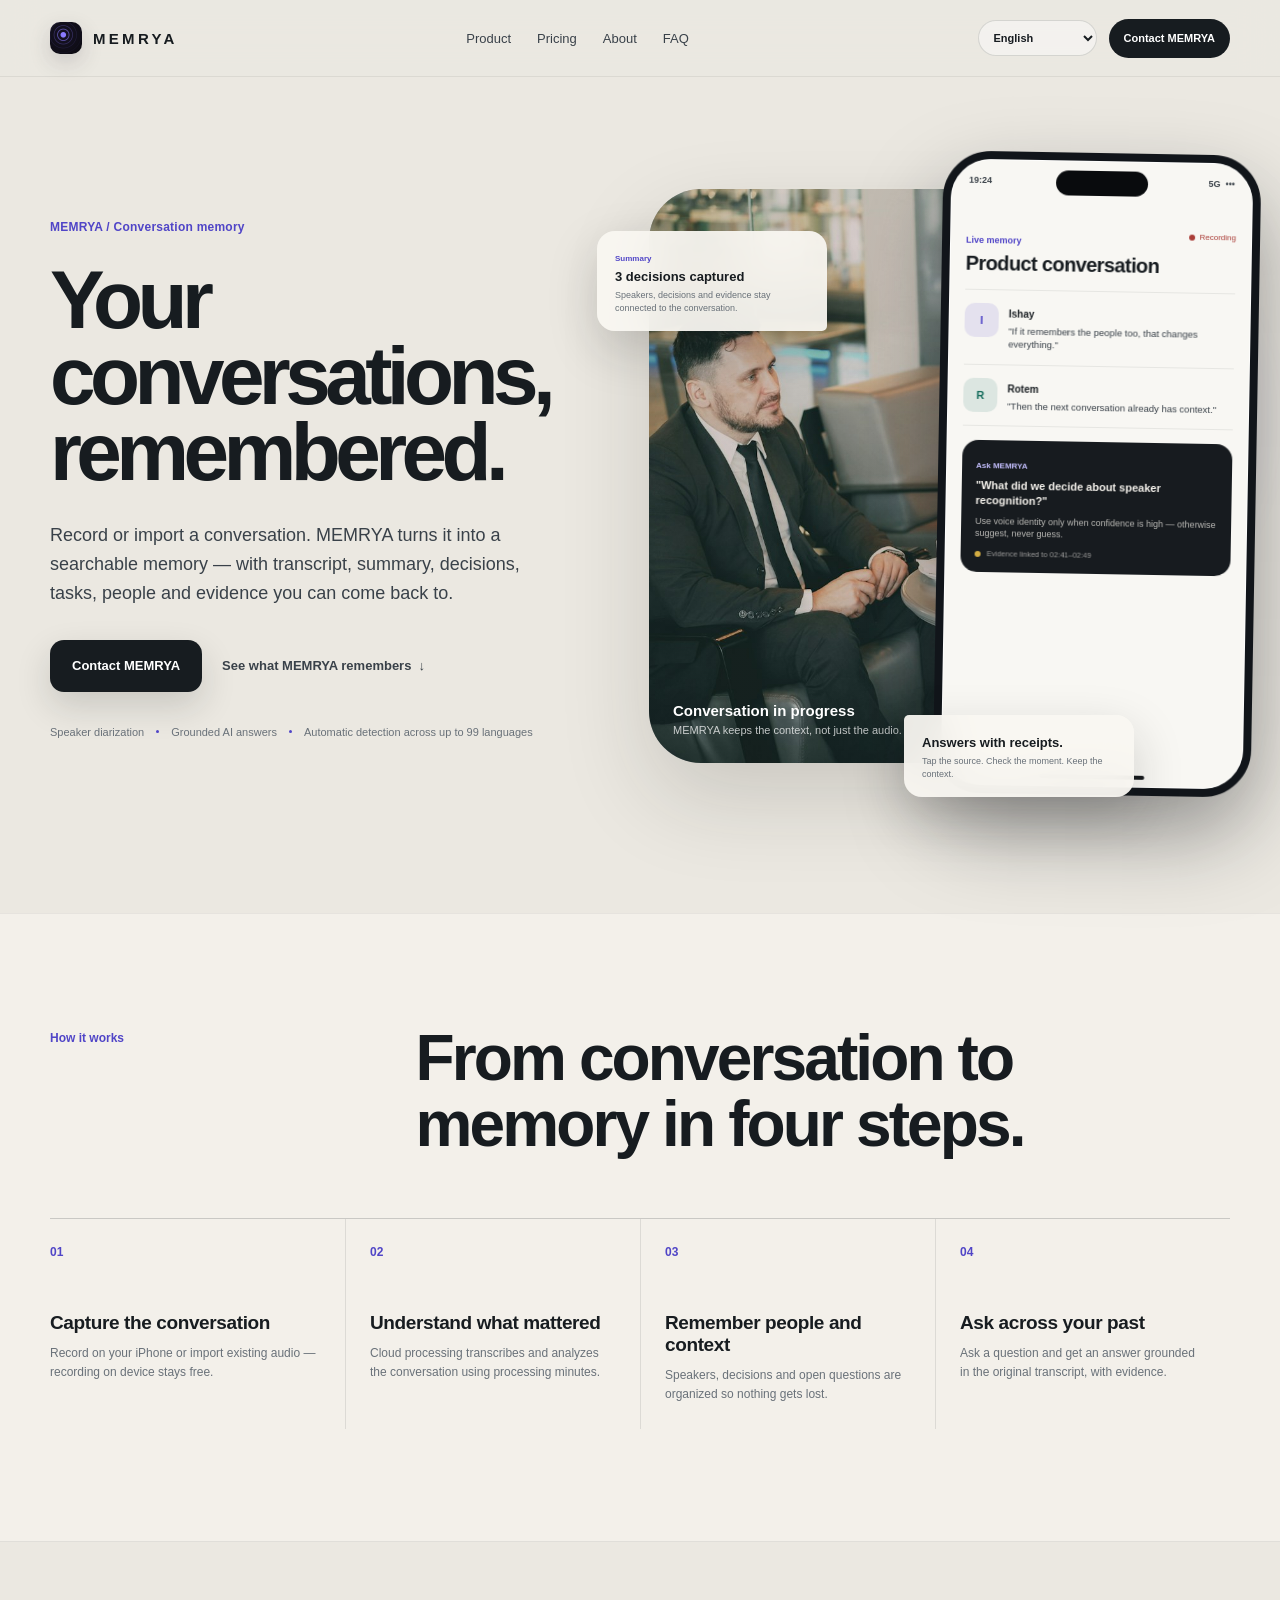
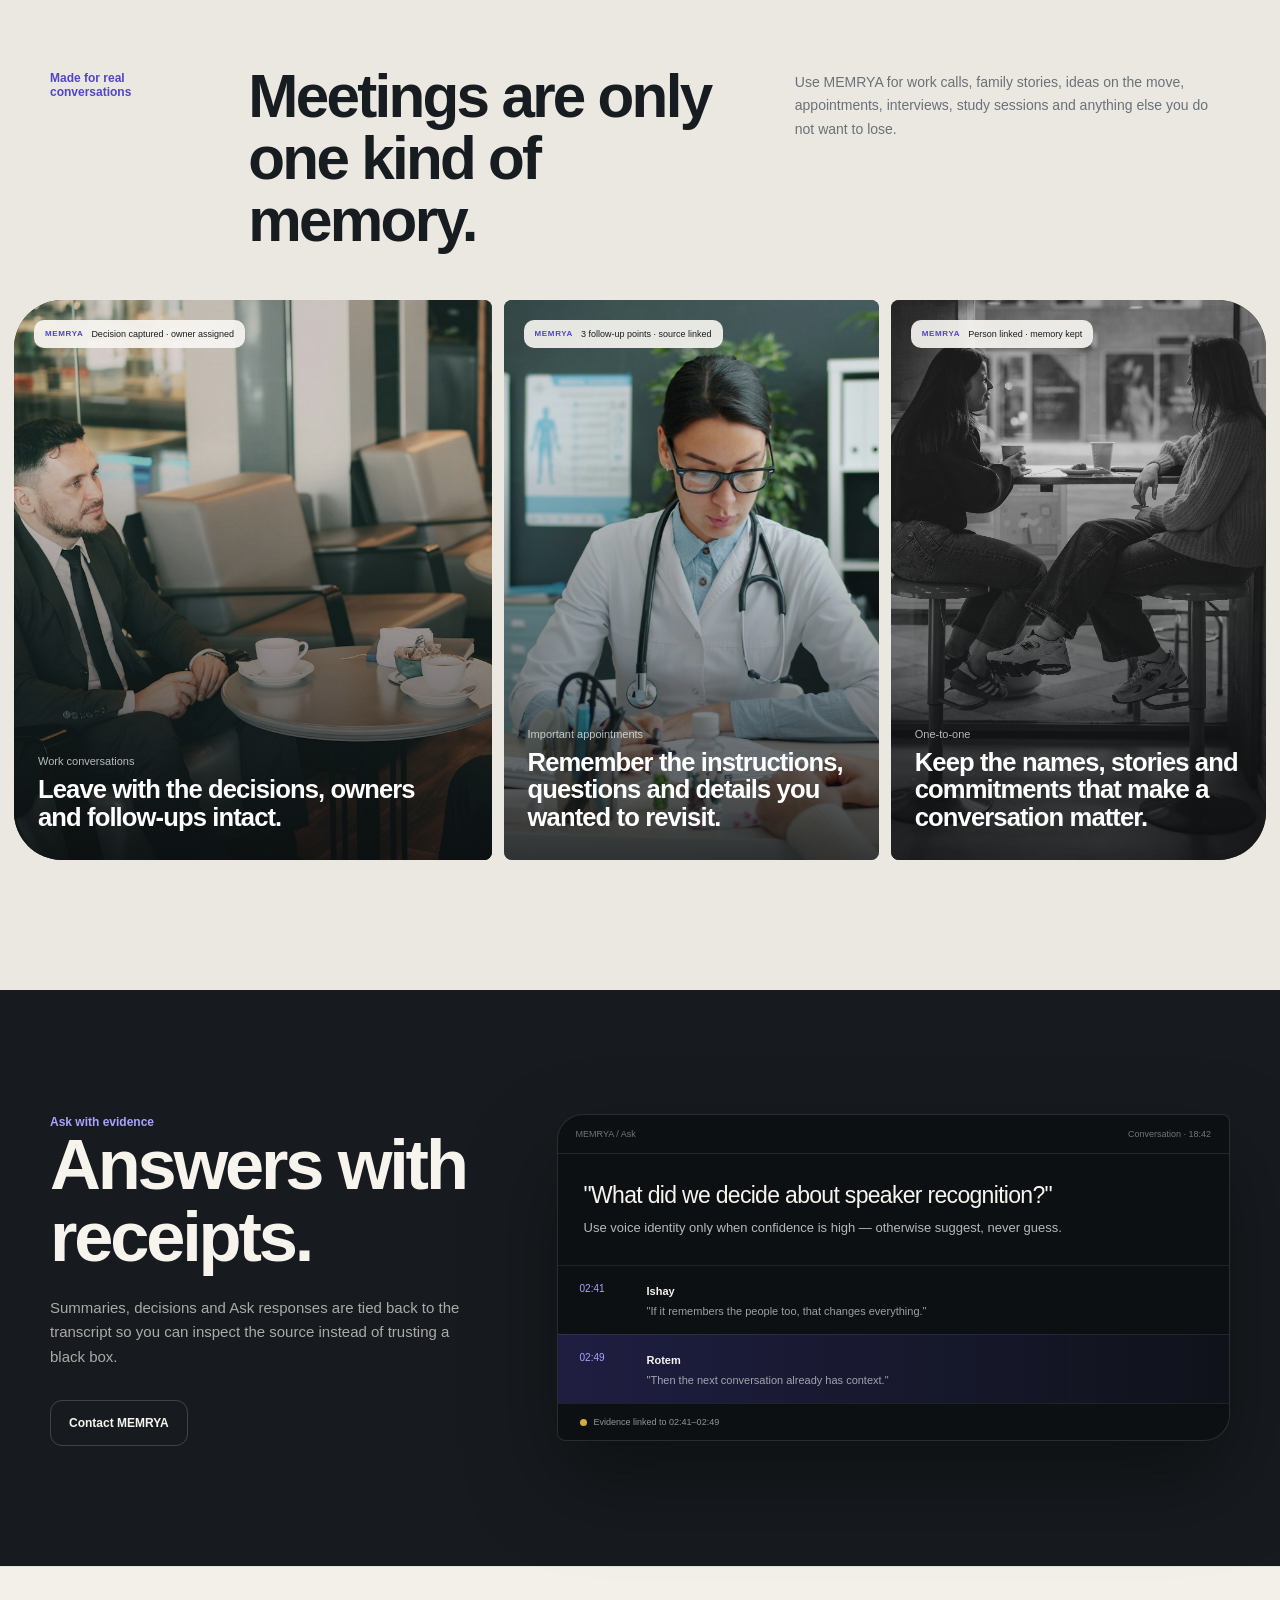
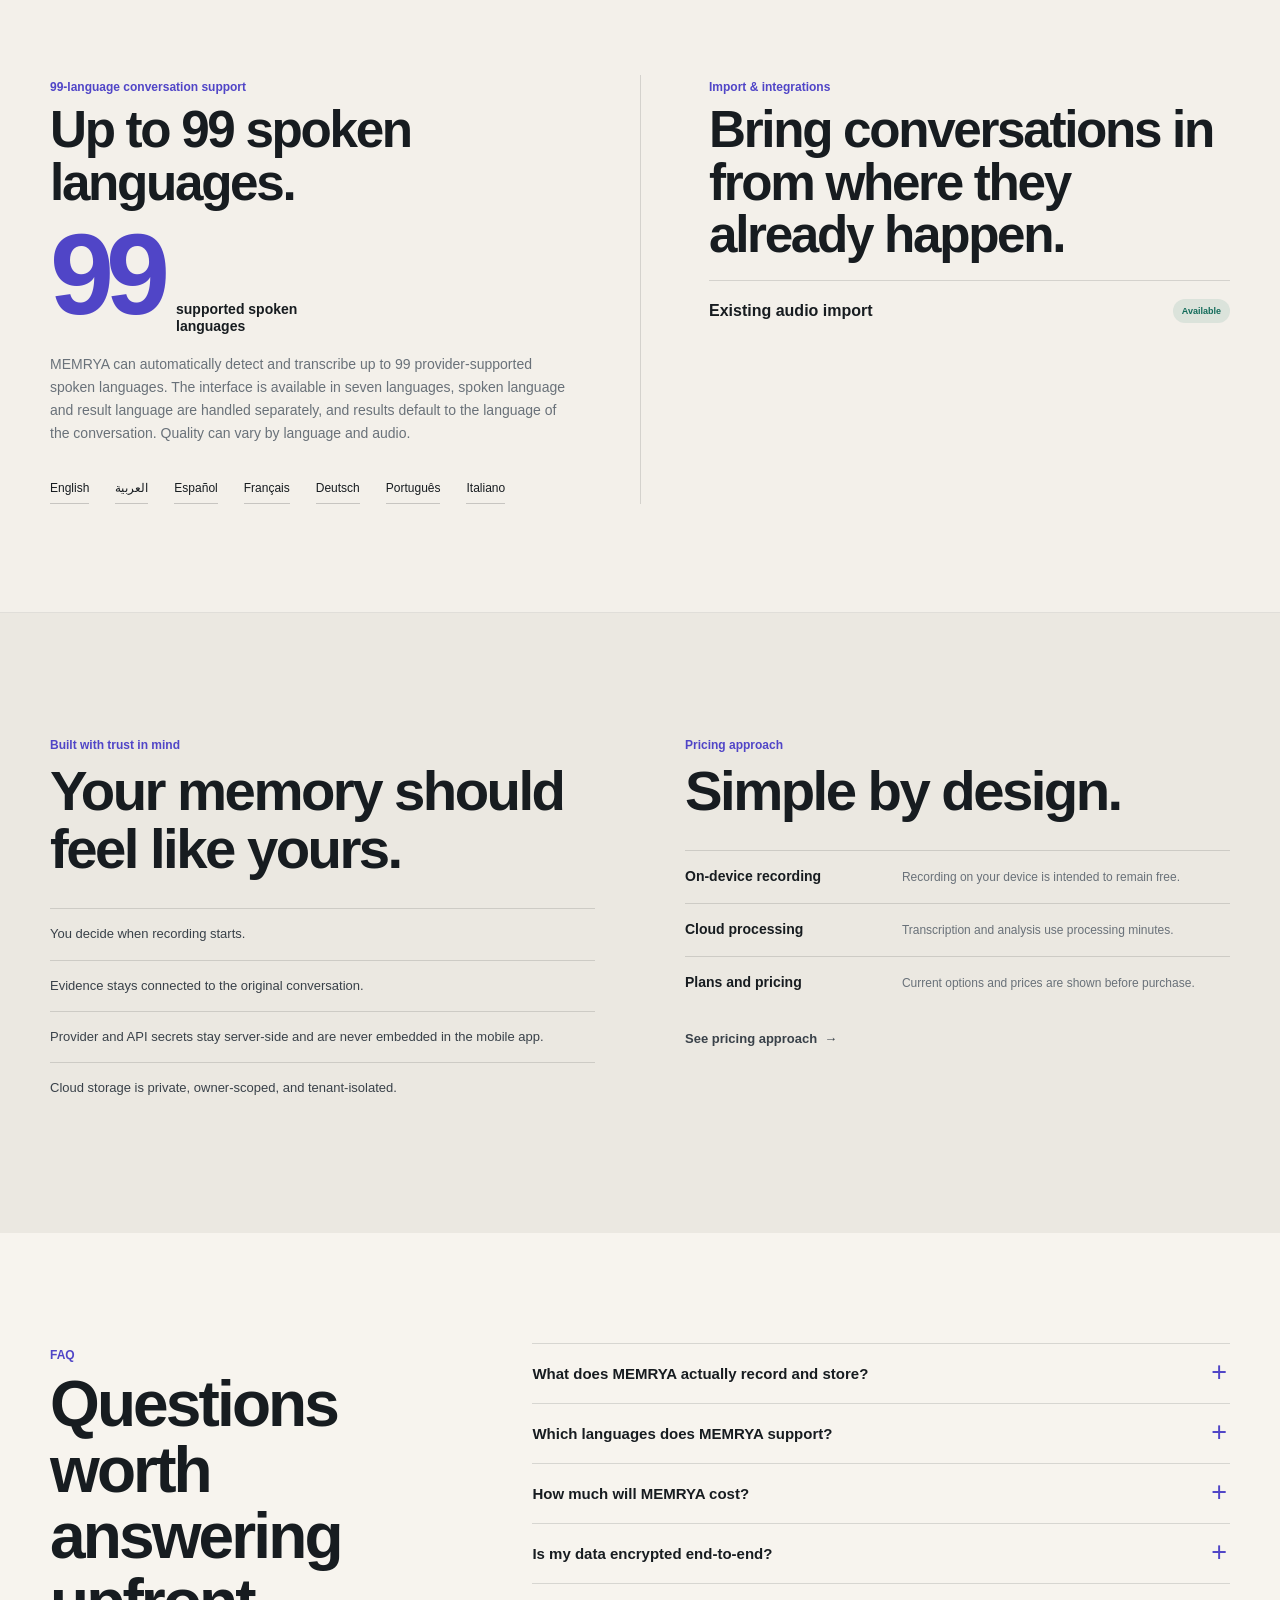
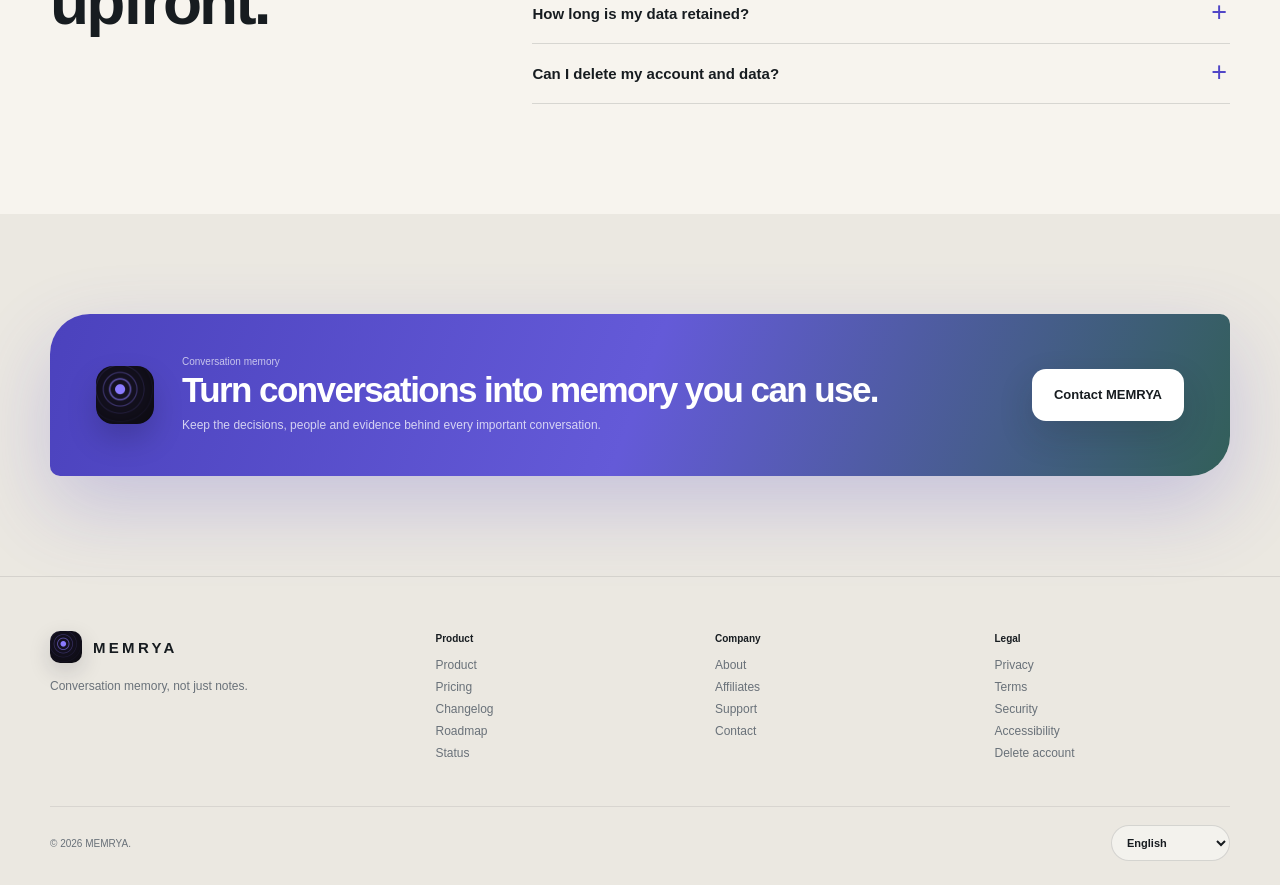
==== commit a6dac6c4: "Highlight 99-language support on public site" ====
--- a/index.html
+++ b/index.html
@@ -4,12 +4,12 @@
   <meta charset="utf-8">
   <meta name="viewport" content="width=device-width,initial-scale=1">
   <meta name="theme-color" content="#ebe8e1">
-  <meta name="description" content="MEMRYA turns recorded and imported conversations into searchable memory with speakers, summaries, evidence and grounded answers.">
+  <meta name="description" content="MEMRYA turns conversations into searchable memory with automatic language detection and transcription across up to 99 supported spoken languages.">
   <meta name="referrer" content="no-referrer">
   <meta http-equiv="Content-Security-Policy" content="default-src 'self'; img-src 'self'; style-src 'self'; script-src 'self'; font-src 'self'; connect-src 'none'; object-src 'none'; base-uri 'none'; form-action 'none'; frame-src 'none'">
   <meta name="robots" content="index,follow,max-image-preview:large">
   <meta property="og:title" content="MEMRYA | Your conversations, remembered.">
-  <meta property="og:description" content="Turn important conversations into searchable memory with speakers, summaries, decisions, tasks and evidence-backed answers.">
+  <meta property="og:description" content="Conversation memory with automatic language detection and transcription across up to 99 supported spoken languages.">
   <meta property="og:type" content="website">
   <meta property="og:site_name" content="MEMRYA">
   <meta property="og:url" content="https://memrya.co/">
@@ -21,7 +21,7 @@
   <meta property="og:image:alt" content="MEMRYA — Your conversations, remembered.">
   <meta name="twitter:card" content="summary_large_image">
   <meta name="twitter:title" content="MEMRYA | Your conversations, remembered.">
-  <meta name="twitter:description" content="Turn important conversations into searchable memory with speakers, summaries, decisions, tasks and evidence-backed answers.">
+  <meta name="twitter:description" content="Conversation memory with automatic language detection and transcription across up to 99 supported spoken languages.">
   <meta name="twitter:image" content="https://memrya.co/assets/og-memrya-v2.png">
   <meta name="twitter:image:alt" content="MEMRYA — Your conversations, remembered.">
   <link rel="canonical" href="https://memrya.co/">
@@ -66,7 +66,7 @@
         <div class="hero-proof" aria-label="Product capabilities">
           <span data-i18n="hero.proof2">Speaker diarization</span>
           <span data-i18n="hero.proof3">Grounded AI answers</span>
-          <span data-i18n="hero.proof1">Automatic language detection</span>
+          <span data-i18n="hero.proof1">Automatic detection across up to 99 languages</span>
         </div>
       </div>
       <div class="hero-visual-v2" aria-label="Conversation becoming a memory in MEMRYA">
@@ -170,12 +170,13 @@
           <div class="evidence-foot"><i></i><span data-i18n="hero.evidenceLabel">Evidence linked to 02:41–02:49</span></div>
         </div>
       </div>
-    </section>    <section class="language-integrations">
+    </section>    <section class="language-integrations" id="languages">
       <div class="shell dual-feature">
         <div class="language-feature">
-          <p data-i18n="multilingual.eyebrow">Multilingual</p>
-          <h2 data-i18n="multilingual.title">Your conversations, in your languages.</h2>
-          <p data-i18n="multilingual.desc">The MEMRYA interface is available in seven languages, including true right-to-left support for Arabic. Spoken language and result language are handled separately, and results default to the language of the conversation.</p>
+          <p data-i18n="multilingual.eyebrow">99-language conversation support</p>
+          <h2 data-i18n="multilingual.title">Up to 99 spoken languages.</h2>
+          <div class="language-stat"><strong>99</strong><span data-i18n="multilingual.statLabel">supported spoken languages</span></div>
+          <p data-i18n="multilingual.desc">MEMRYA can automatically detect and transcribe up to 99 provider-supported spoken languages. The interface is available in seven languages, spoken language and result language are handled separately, and results default to the language of the conversation. Quality can vary by language and audio.</p>
           <div class="language-list"><span>English</span><span>العربية</span><span>Español</span><span>Français</span><span>Deutsch</span><span>Português</span><span>Italiano</span></div>
         </div>
         <div class="integration-feature">
@@ -210,7 +211,7 @@
         <div class="faq-heading"><p data-i18n="faq.eyebrow">FAQ</p><h2 data-i18n="faq.title">Questions worth answering upfront.</h2></div>
         <div class="faq-list">
           <details><summary data-i18n="faq.q1">What does MEMRYA actually record and store?</summary><p data-i18n="faq.a1">MEMRYA turns a recorded or imported conversation into a transcript, summary, decisions, people and evidence you can search later. Cloud storage is private and access is owner-scoped.</p></details>
-          <details><summary data-i18n="faq.q3">Which languages does MEMRYA support?</summary><p data-i18n="faq.a3">The interface is available in English, Arabic, Spanish, French, German, Portuguese and Italian, with true right-to-left layout for Arabic. The processing providers behind transcription cover a broader set of languages, though quality is not equal across every one of them.</p></details>
+          <details><summary data-i18n="faq.q3">Which languages does MEMRYA support?</summary><p data-i18n="faq.a3">MEMRYA can automatically detect and transcribe up to 99 provider-supported spoken languages. The interface is available in English, Arabic, Spanish, French, German, Portuguese and Italian. Quality can vary by language and audio.</p></details>
           <details><summary data-i18n="faq.q5">How much will MEMRYA cost?</summary><p data-i18n="faq.a5">Recording on device is intended to stay free. Cloud processing uses processing minutes. Final App Store and subscription pricing has not been set publicly yet.</p></details>
           <details><summary data-i18n="faq.q6">Is my data encrypted end-to-end?</summary><p data-i18n="faq.a6">We do not claim end-to-end encryption. Cloud storage is private and access-scoped to your account, provider secrets stay server-side, and tenant isolation is a product invariant.</p></details>
           <details><summary data-i18n="faq.q7">How long is my data retained?</summary><p data-i18n="faq.a7">See the Privacy page for current information about storage, retention and deletion controls.</p></details>
--- a/styles.css
+++ b/styles.css
@@ -100,7 +100,7 @@
 .language-integrations{padding:108px 0;background:#f3f0ea;border-top:1px solid rgba(23,28,32,.07);border-bottom:1px solid rgba(23,28,32,.08)}
 .dual-feature{display:grid;grid-template-columns:1fr 1fr;gap:0}
 .language-feature{padding-right:68px}.integration-feature{padding-left:68px;border-left:1px solid var(--line)}
-.language-feature h2,.integration-feature h2{font-size:clamp(37px,4vw,54px);margin:10px 0 18px}.language-feature>p:nth-of-type(2){font-size:14px;line-height:1.65;color:var(--muted);max-width:520px}
+.language-feature h2,.integration-feature h2{font-size:clamp(37px,4vw,54px);margin:10px 0 18px}.language-stat{display:flex;align-items:baseline;gap:14px;margin:4px 0 18px}.language-stat strong{font-family:var(--display);font-size:clamp(72px,9vw,118px);line-height:.82;letter-spacing:-.07em;color:var(--violet)}.language-stat span{max-width:170px;font-size:14px;line-height:1.2;font-weight:700;color:var(--ink)}.language-feature>p:nth-of-type(2){font-size:14px;line-height:1.65;color:var(--muted);max-width:520px}
 .language-list{display:flex;flex-wrap:wrap;gap:8px;margin-top:28px}.language-list span{font-size:12px;padding:8px 0;margin-right:18px;border-bottom:1px solid rgba(23,28,32,.2)}
 .integration-row{display:flex;align-items:center;justify-content:space-between;gap:20px;padding:18px 0;border-top:1px solid var(--line)}.integration-row strong{font-family:var(--display);font-size:16px}.state{white-space:nowrap;font-size:9px;font-weight:800;padding:7px 9px;border-radius:999px}.state.live{background:rgba(18,107,90,.1);color:var(--teal)}.state.validation{background:rgba(211,173,67,.16);color:#775b15}.state.planned{background:rgba(80,69,199,.1);color:var(--violet)}.integration-feature>small{display:block;font-size:10px;color:var(--muted);margin-top:15px}
 .trust-pricing{padding:120px 0}.trust-pricing-grid{display:grid;grid-template-columns:1fr 1fr;gap:90px}.trust-column h2,.pricing-column h2{font-size:clamp(40px,4.4vw,60px);margin:10px 0 30px}.trust-lines{list-style:none;padding:0;margin:0}.trust-lines li{padding:15px 0;border-top:1px solid var(--line);font-size:13px;line-height:1.55;color:var(--ink-2)}.price-line{display:grid;grid-template-columns:.75fr 1.25fr;gap:20px;padding:17px 0;border-top:1px solid var(--line)}.price-line strong{font-family:var(--display);font-size:14px}.price-line span{font-size:12px;line-height:1.5;color:var(--muted)}.pricing-column>.quiet-link{margin-top:22px}
